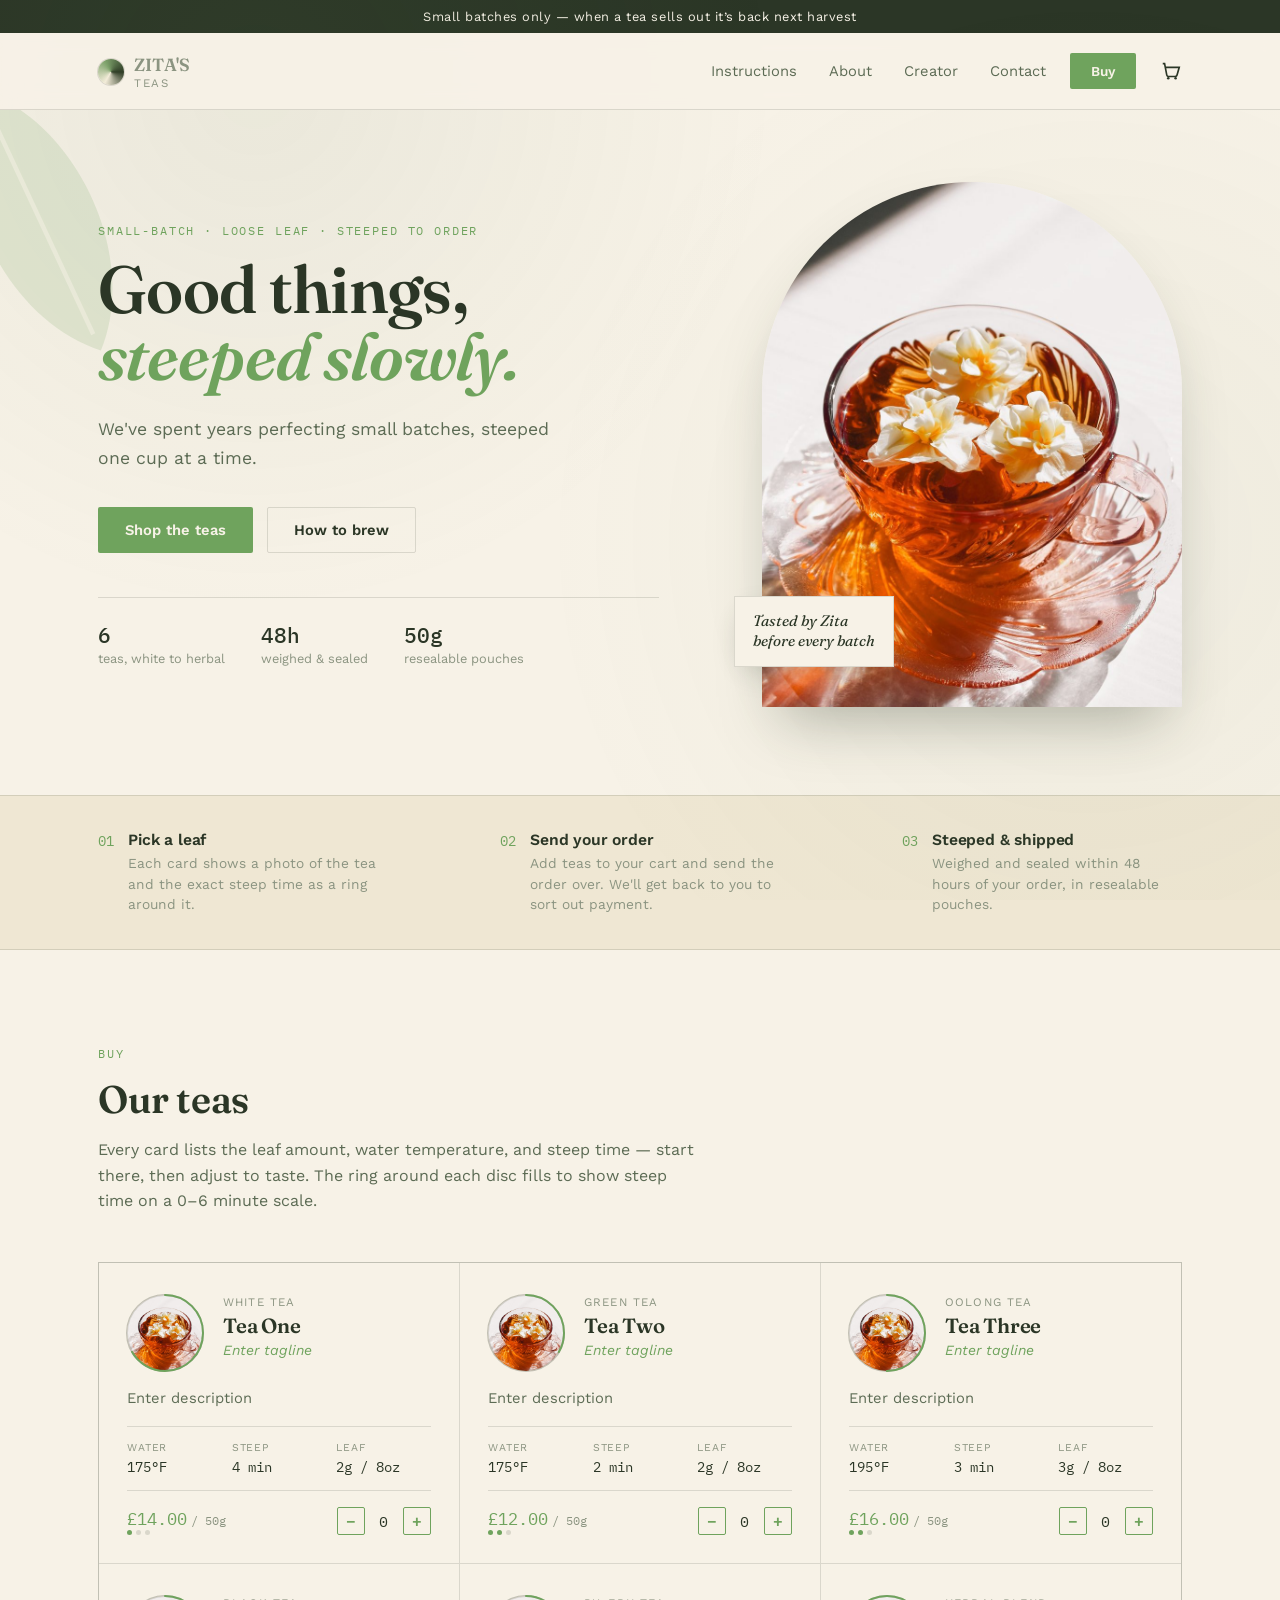
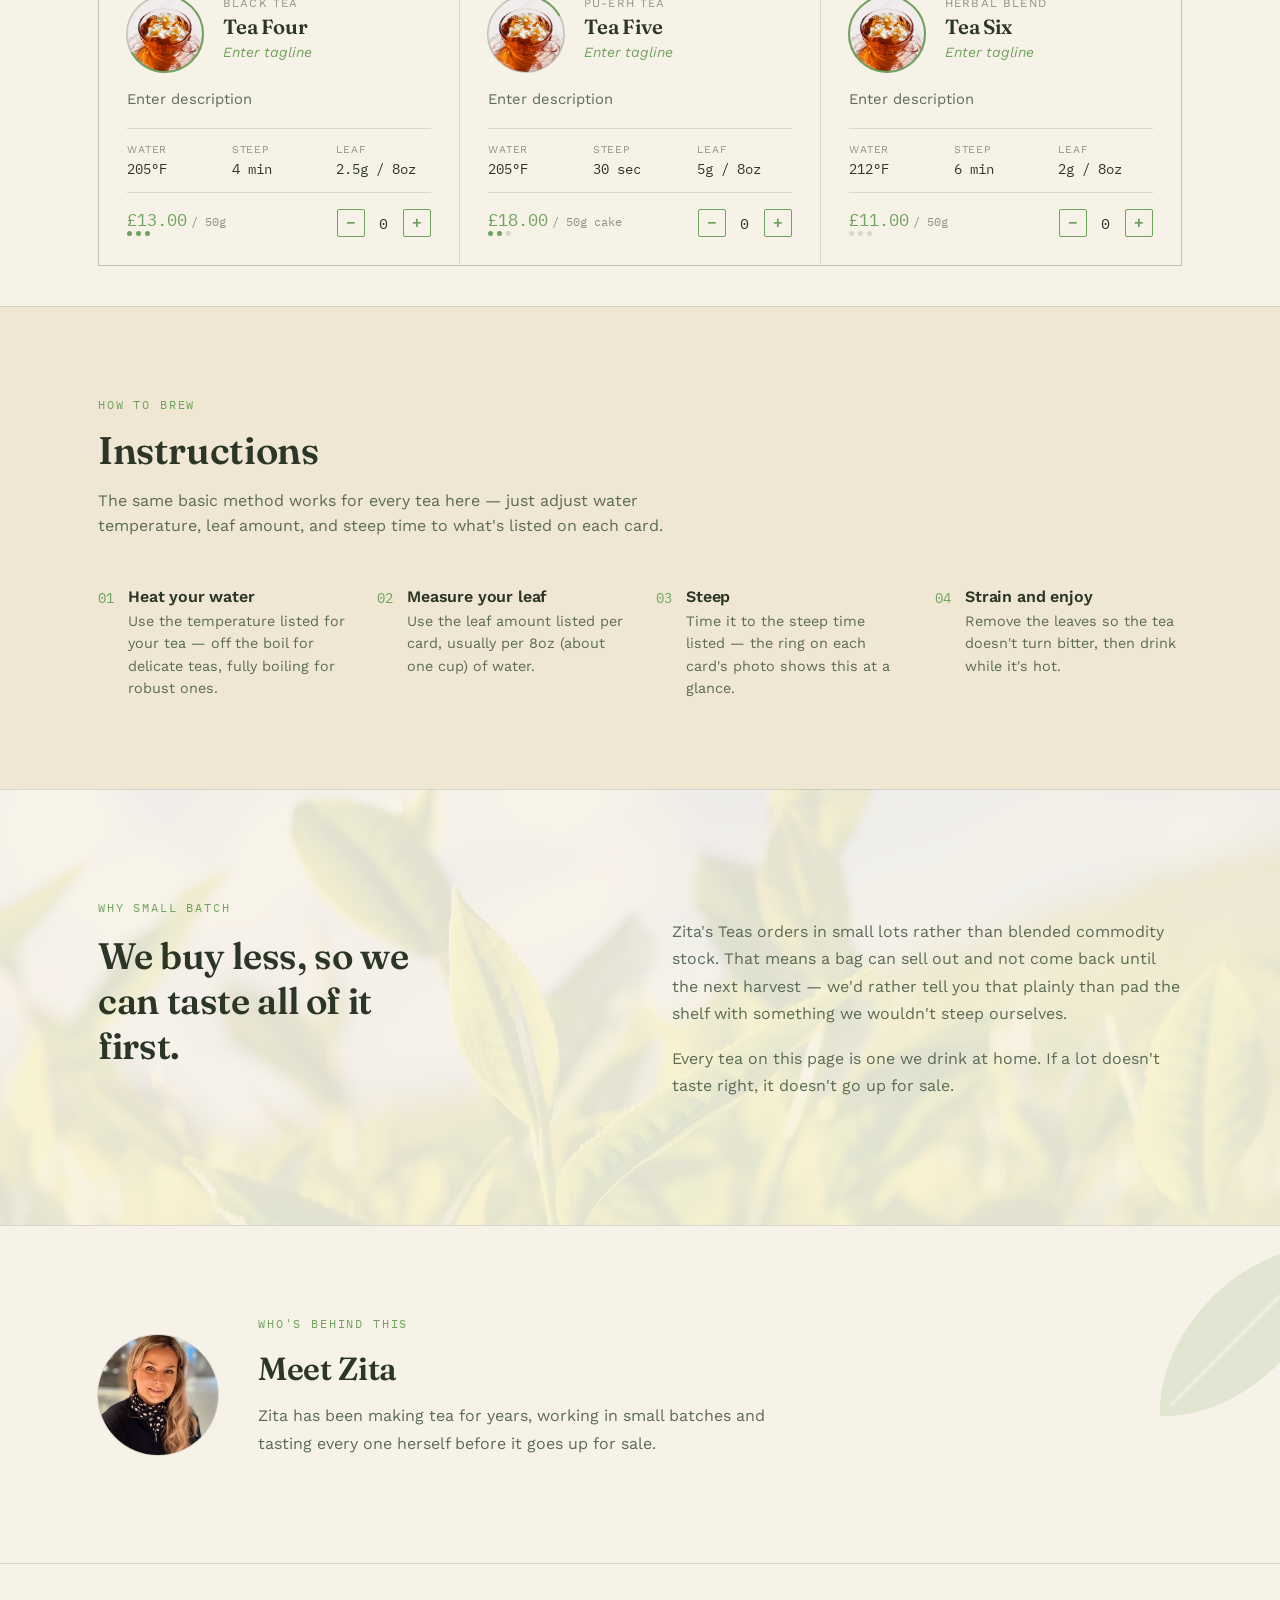
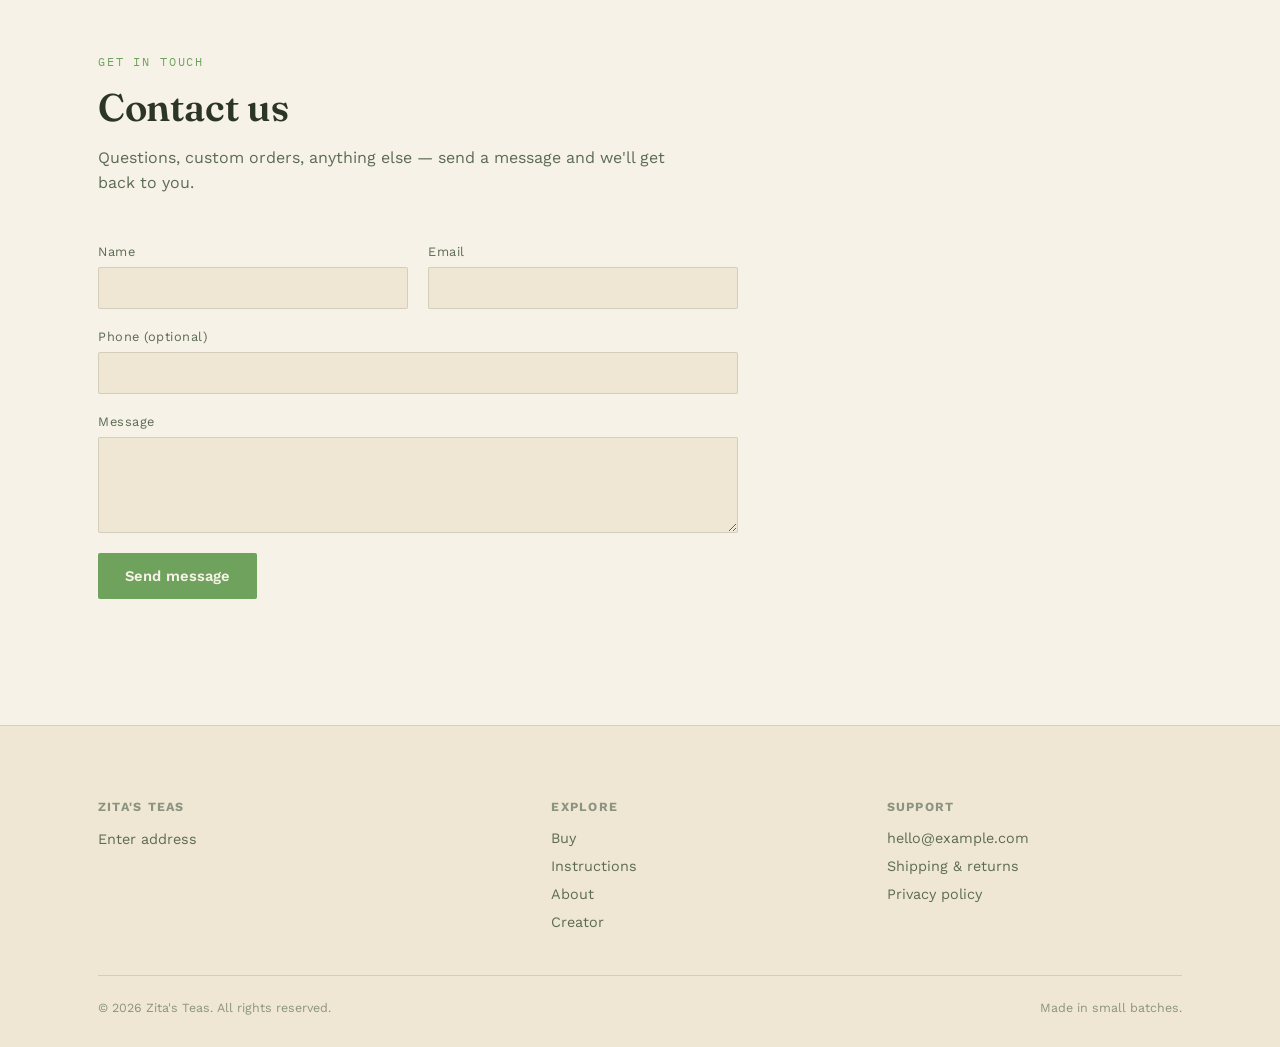
==== index.html @ 447641da "Redo hero as split layout with arch photo + quick facts, add announcement bar, drop Stripe wording s" ====
<!DOCTYPE html>
<html lang="en">
<head>
<meta charset="UTF-8">
<meta name="viewport" content="width=device-width, initial-scale=1.0">
<title>Zita's Teas — Small-batch loose leaf tea</title>
<meta name="description" content="Small-batch loose leaf tea, steeped one cup at a time. White, green, oolong, black, pu-erh, and caffeine-free blends.">
<link rel="icon" type="image/jpeg" href="prod1.jpg">
<link rel="preconnect" href="https://fonts.googleapis.com">
<link rel="preconnect" href="https://fonts.gstatic.com" crossorigin>
<link href="https://fonts.googleapis.com/css2?family=Fraunces:opsz,wght@9..144,400;9..144,500;9..144,600;9..144,700&family=Work+Sans:wght@400;500;600&family=IBM+Plex+Mono:wght@400;500&display=swap" rel="stylesheet">
<link rel="stylesheet" href="style.css">
</head>
<body>

<div class="announce">Small batches only &mdash; when a tea sells out it&rsquo;s back next harvest</div>

<header>
  <nav class="wrap">
    <a href="#top" class="logo">
      <span class="logo-mark"></span>
      <span>
        <b>Zita's</b>
        <span>Teas</span>
      </span>
    </a>
    <div class="nav-links">
      <ul id="nav-menu">
        <li><a href="#instructions">Instructions</a></li>
        <li><a href="#about">About</a></li>
        <li><a href="#creator">Creator</a></li>
        <li><a href="#contact">Contact</a></li>
      </ul>
      <a href="#buy" class="btn btn-primary" style="padding:9px 20px; font-size:0.85rem;">Buy</a>
      <a href="cart.html" class="cart-link" aria-label="Cart">
        <svg width="22" height="22" viewBox="0 0 24 24" fill="none" stroke="currentColor" stroke-width="1.8">
          <path d="M3 4h2l2.4 12.4a2 2 0 0 0 2 1.6h7.2a2 2 0 0 0 2-1.6L21 8H6"/>
          <circle cx="9" cy="20" r="1.4" fill="currentColor" stroke="none"/>
          <circle cx="17" cy="20" r="1.4" fill="currentColor" stroke="none"/>
        </svg>
        <span class="cart-badge" id="cart-count">0</span>
      </a>
      <!-- only shows on small screens, see style.css -->
      <button class="menu-toggle" id="menu-toggle" type="button" aria-label="Open menu" aria-expanded="false" aria-controls="nav-menu">
        <span></span><span></span><span></span>
      </button>
    </div>
  </nav>
</header>

<section class="hero" id="top">
  <svg class="leaf-deco" style="width:180px; top:-40px; left:-50px; transform:rotate(-25deg);" viewBox="0 0 60 100" xmlns="http://www.w3.org/2000/svg">
    <path d="M30 2 C55 25 55 75 30 98 C5 75 5 25 30 2 Z"/>
    <path class="vein" d="M30 8 L30 92"/>
  </svg>
  <div class="wrap hero-grid">
    <div class="hero-text">
      <span class="eyebrow">Small-batch · loose leaf · steeped to order</span>
      <h1>Good things, <em>steeped slowly.</em></h1>
      <p class="lede">We've spent years perfecting small batches, steeped one cup at a time.</p>
      <div class="hero-ctas">
        <a href="#buy" class="btn btn-primary">Shop the teas</a>
        <a href="#instructions" class="btn btn-ghost">How to brew</a>
      </div>
      <ul class="hero-facts">
        <li><b class="mono">6</b><span>teas, white to herbal</span></li>
        <li><b class="mono">48h</b><span>weighed &amp; sealed</span></li>
        <li><b class="mono">50g</b><span>resealable pouches</span></li>
      </ul>
    </div>
    <!-- arch shaped photo frame, the shape is just border-radius on the top -->
    <div class="hero-photo">
      <img src="prod1.jpg" alt="A glass cup of amber tea with white flowers floating on top">
      <span class="hero-badge">Tasted by Zita<br>before every batch</span>
    </div>
  </div>
</section>

<section class="ritual">
  <div class="wrap">
    <div class="ritual-item">
      <span class="num mono">01</span>
      <div><h3>Pick a leaf</h3><p>Each card shows a photo of the tea and the exact steep time as a ring around it.</p></div>
    </div>
    <div class="ritual-item">
      <span class="num mono">02</span>
      <div><h3>Send your order</h3><p>Add teas to your cart and send the order over. We'll get back to you to sort out payment.</p></div>
    </div>
    <div class="ritual-item">
      <span class="num mono">03</span>
      <div><h3>Steeped &amp; shipped</h3><p>Weighed and sealed within 48 hours of your order, in resealable pouches.</p></div>
    </div>
  </div>
</section>

<section class="catalog" id="buy">
  <div class="wrap">
    <div class="section-head">
      <span class="eyebrow mono">Buy</span>
      <h2>Our teas</h2>
      <p>Every card lists the leaf amount, water temperature, and steep time — start there, then adjust to taste. The ring around each disc fills to show steep time on a 0–6 minute scale.</p>
    </div>
    <div class="grid" id="product-grid"></div>
  </div>
</section>

<section class="instructions" id="instructions">
  <div class="wrap">
    <div class="section-head">
      <span class="eyebrow mono">How to brew</span>
      <h2>Instructions</h2>
      <p>The same basic method works for every tea here — just adjust water temperature, leaf amount, and steep time to what's listed on each card.</p>
    </div>
    <ol class="steps">
      <li>
        <span class="num mono">01</span>
        <div><h3>Heat your water</h3><p>Use the temperature listed for your tea — off the boil for delicate teas, fully boiling for robust ones.</p></div>
      </li>
      <li>
        <span class="num mono">02</span>
        <div><h3>Measure your leaf</h3><p>Use the leaf amount listed per card, usually per 8oz (about one cup) of water.</p></div>
      </li>
      <li>
        <span class="num mono">03</span>
        <div><h3>Steep</h3><p>Time it to the steep time listed — the ring on each card's photo shows this at a glance.</p></div>
      </li>
      <li>
        <span class="num mono">04</span>
        <div><h3>Strain and enjoy</h3><p>Remove the leaves so the tea doesn't turn bitter, then drink while it's hot.</p></div>
      </li>
    </ol>
  </div>
</section>

<section class="about" id="about">
  <div class="wrap about-grid">
    <div>
      <span class="eyebrow mono">Why small batch</span>
      <h2>We buy less, so we can taste all of it first.</h2>
    </div>
    <div>
      <p>Zita's Teas orders in small lots rather than blended commodity stock. That means a bag can sell out and not come back until the next harvest — we'd rather tell you that plainly than pad the shelf with something we wouldn't steep ourselves.</p>
      <p>Every tea on this page is one we drink at home. If a lot doesn't taste right, it doesn't go up for sale.</p>
    </div>
  </div>
</section>

<section class="creator" id="creator">
  <svg class="leaf-deco" style="width:150px; top:-20px; right:-40px; transform:rotate(45deg);" viewBox="0 0 60 100" xmlns="http://www.w3.org/2000/svg">
    <path d="M30 2 C55 25 55 75 30 98 C5 75 5 25 30 2 Z"/>
    <path class="vein" d="M30 8 L30 92"/>
  </svg>
  <div class="wrap creator-grid">
    <img src="creator.jpg" alt="Zita" class="creator-avatar">
    <div>
      <span class="eyebrow mono">Who's behind this</span>
      <h2>Meet Zita</h2>
      <p>Zita has been making tea for years, working in small batches and tasting every one herself before it goes up for sale.</p>
    </div>
  </div>
</section>

<section class="contact" id="contact">
  <div class="wrap">
    <div class="section-head">
      <span class="eyebrow mono">Get in touch</span>
      <h2>Contact us</h2>
      <p>Questions, custom orders, anything else — send a message and we'll get back to you.</p>
    </div>
    <form class="contact-form" id="contact-form">
      <div class="form-row">
        <label>Name<input type="text" name="name" required></label>
        <label>Email<input type="email" name="email" required></label>
      </div>
      <label>Phone (optional)<input type="tel" name="phone"></label>
      <label>Message<textarea name="message" rows="4" required></textarea></label>
      <button type="submit" class="btn btn-primary">Send message</button>
      <p class="form-note" id="contact-status"></p>
    </form>
  </div>
</section>

<footer id="footer">
  <div class="wrap">
    <div class="footer-grid">
      <div>
        <h4>Zita's Teas</h4>
        <p>Enter address</p>
      </div>
      <div>
        <h4>Explore</h4>
        <ul>
          <li><a href="#buy">Buy</a></li>
          <li><a href="#instructions">Instructions</a></li>
          <li><a href="#about">About</a></li>
          <li><a href="#creator">Creator</a></li>
        </ul>
      </div>
      <div>
        <h4>Support</h4>
        <ul>
          <li><a href="mailto:hello@example.com">hello@example.com</a></li>
          <li><a href="#">Shipping &amp; returns</a></li>
          <li><a href="#">Privacy policy</a></li>
        </ul>
      </div>
    </div>
    <div class="fine">
      <span>© <span id="year"></span> Zita's Teas. All rights reserved.</span>
      <span>Made in small batches.</span>
    </div>
  </div>
</footer>

<script src="cart.js"></script>
<script>
function getQty(name){
  const item = getCart().find(i => i.name === name);
  return item ? item.qty : 0;
}

function setQty(product, qty){
  const cart = getCart();
  const idx = cart.findIndex(i => i.name === product.name);
  if (qty <= 0){
    if (idx > -1) cart.splice(idx, 1);
  } else if (idx > -1){
    cart[idx].qty = qty;
  } else {
    cart.push({ name: product.name, type: product.type, price: product.price, weight: product.weight, image: product.image, qty });
  }
  saveCart(cart);
}

const PRODUCTS = [
  {
    name: "Tea One",
    type: "White tea",
    image: "prod1.jpg",
    tagline: "Enter tagline",
    desc: "Enter description",
    price: 14, weight: "50g",
    temp: "175°F", time: "4 min", leaf: "2g / 8oz",
    caffeine: 1, steepMinutes: 4,
  },
  {
    name: "Tea Two",
    type: "Green tea",
    image: "prod2.jpg",
    tagline: "Enter tagline",
    desc: "Enter description",
    price: 12, weight: "50g",
    temp: "175°F", time: "2 min", leaf: "2g / 8oz",
    caffeine: 2, steepMinutes: 2,
  },
  {
    name: "Tea Three",
    type: "Oolong tea",
    image: "prod3.jpg",
    tagline: "Enter tagline",
    desc: "Enter description",
    price: 16, weight: "50g",
    temp: "195°F", time: "3 min", leaf: "3g / 8oz",
    caffeine: 2, steepMinutes: 3,
  },
  {
    name: "Tea Four",
    type: "Black tea",
    image: "prod4.jpg",
    tagline: "Enter tagline",
    desc: "Enter description",
    price: 13, weight: "50g",
    temp: "205°F", time: "4 min", leaf: "2.5g / 8oz",
    caffeine: 3, steepMinutes: 4,
  },
  {
    name: "Tea Five",
    type: "Pu-erh tea",
    image: "prod5.jpg",
    tagline: "Enter tagline",
    desc: "Enter description",
    price: 18, weight: "50g cake",
    temp: "205°F", time: "30 sec", leaf: "5g / 8oz",
    caffeine: 2, steepMinutes: 1,
  },
  {
    name: "Tea Six",
    type: "Herbal blend",
    image: "prod6.jpg",
    tagline: "Enter tagline",
    desc: "Enter description",
    price: 11, weight: "50g",
    temp: "212°F", time: "6 min", leaf: "2g / 8oz",
    caffeine: 0, steepMinutes: 6,
  }
];

function discRingSVG(steepMinutes){
  const max = 6;
  const r = 38, c = 2 * Math.PI * r;
  const filled = Math.min(steepMinutes / max, 1) * c;
  return `
    <svg class="disc-ring" viewBox="0 0 90 90">
      <circle cx="45" cy="45" r="${r}"></circle>
      <circle class="progress" cx="45" cy="45" r="${r}"
        stroke-dasharray="${filled} ${c}"
        transform="rotate(-90 45 45)"></circle>
    </svg>`;
}

function caffeineDots(level){
  let dots = "";
  for (let i = 0; i < 3; i++){
    dots += `<span class="dot ${i < level ? 'on' : ''}"></span>`;
  }
  return `<div class="caff">${dots}</div>`;
}

function productCard(p){
  return `
    <article class="card">
      <div class="card-top">
        <div class="disc-wrap">
          <div class="disc"><img src="${p.image}" alt="${p.type}"></div>
          ${discRingSVG(p.steepMinutes)}
        </div>
        <div class="card-title">
          <span class="type">${p.type}</span>
          <h3>${p.name}</h3>
          <div class="tagline">${p.tagline}</div>
        </div>
      </div>
      <p class="desc">${p.desc}</p>
      <div class="steep-data">
        <div><span class="label">Water</span><span class="val">${p.temp}</span></div>
        <div><span class="label">Steep</span><span class="val">${p.time}</span></div>
        <div><span class="label">Leaf</span><span class="val">${p.leaf}</span></div>
      </div>
      <div class="card-foot">
        <div>
          <div class="price">£${p.price.toFixed(2)}<span class="unit">/ ${p.weight}</span></div>
          ${caffeineDots(p.caffeine)}
        </div>
        <div class="qty-control" data-name="${p.name}">
          <button class="qty-btn minus" type="button">−</button>
          <span class="qty-count">${getQty(p.name)}</span>
          <button class="qty-btn plus" type="button">+</button>
        </div>
      </div>
    </article>`;
}

document.getElementById('product-grid').innerHTML = PRODUCTS.map(productCard).join("");

document.querySelectorAll('.qty-control').forEach(control => {
  const name = control.dataset.name;
  const product = PRODUCTS.find(p => p.name === name);
  const countEl = control.querySelector('.qty-count');

  control.querySelector('.plus').addEventListener('click', () => {
    const qty = getQty(name) + 1;
    setQty(product, qty);
    countEl.textContent = qty;
  });

  control.querySelector('.minus').addEventListener('click', () => {
    const qty = Math.max(0, getQty(name) - 1);
    setQty(product, qty);
    countEl.textContent = qty;
  });
});


document.getElementById('contact-form').addEventListener('submit', async (e) => {
  e.preventDefault();
  const form = e.target;
  const status = document.getElementById('contact-status');

  if (WEB3FORMS_KEY.startsWith('REPLACE_ME')){
    const subject = encodeURIComponent(`Message from ${form.name.value}`);
    const body = encodeURIComponent(
      `Name: ${form.name.value}\n` +
      `Email: ${form.email.value}\n` +
      `Phone: ${form.phone.value || "-"}\n\n` +
      `${form.message.value}`
    );
    window.location.href = `mailto:${CONTACT_EMAIL}?subject=${subject}&body=${body}`;
    return;
  }

  status.className = "form-note";
  status.textContent = "Sending...";

  if (await sendForm(new FormData(form))){
    form.reset();
    status.className = "form-note success";
    status.textContent = "Message sent — we'll get back to you soon.";
  } else {
    status.className = "form-note error";
    status.textContent = `Couldn't send that, please email us directly at ${CONTACT_EMAIL}.`;
  }
});
</script>

</body>
</html>
---- style.css ----
/* Zita's Teas - shared styles for index.html + cart.html */

:root{
  --bg:            #F7F2E7;
  --bg-panel:      #EFE7D3;
  --bg-panel-2:    #E4D8BC;
  --line:          rgba(43,54,38,0.14);
  --ink:           #2B3626;
  --ink-dim:       #5C6B54;
  --ink-faint:     #8B9481;
  --accent:        #6FA35D;
  --accent-soft:   rgba(111,163,93,0.14);
}

*{ box-sizing:border-box; }
html{ scroll-behavior:smooth; }
body{
  margin:0;
  background:var(--bg);
  color:var(--ink);
  font-family:'Work Sans', sans-serif;
  -webkit-font-smoothing:antialiased;
}
body::before{
  content:"";
  position:fixed; inset:0;
  pointer-events:none;
  background-image:
    radial-gradient(circle at 20% 10%, rgba(91,122,79,0.08), transparent 40%),
    radial-gradient(circle at 85% 60%, rgba(91,122,79,0.06), transparent 45%);
  z-index:0;
}
h1,h2,h3{ font-family:'Fraunces', serif; font-weight:600; margin:0; letter-spacing:-0.01em; }
a{ color:inherit; }
.mono{ font-family:'IBM Plex Mono', monospace; }
.wrap{ max-width:1140px; margin:0 auto; padding:0 28px; }

@media (prefers-reduced-motion: reduce){
  *{ animation-duration:0.001ms !important; transition-duration:0.001ms !important; }
}

/* ---------- Nav ---------- */
header{
  position:sticky; top:0; z-index:20;
  background:rgba(247,242,231,0.88);
  backdrop-filter:blur(10px);
  border-bottom:1px solid var(--line);
}
nav.wrap{
  display:flex; align-items:center; justify-content:space-between;
  height:76px;
}
.logo{ display:flex; align-items:center; gap:10px; font-size:1.05rem; text-decoration:none; }
.logo-mark{
  width:26px; height:26px; border-radius:50%;
  background:conic-gradient(from 210deg, #F3ECD9, #7FA36C, #2F3D26, #F3ECD9);
  box-shadow:0 0 0 1px var(--line);
}
.logo b{ font-family:'Fraunces', serif; font-weight:600; font-size:1.1rem; letter-spacing:0.01em; }
.logo span{ color:var(--ink-faint); font-size:0.72rem; letter-spacing:0.14em; text-transform:uppercase; display:block; margin-top:1px; }
nav ul{ list-style:none; display:flex; gap:32px; margin:0; padding:0; font-size:0.92rem; }
nav ul a{ text-decoration:none; color:var(--ink-dim); transition:color 0.2s; }
nav ul a:hover{ color:var(--accent); }
.nav-links{ display:flex; align-items:center; gap:24px; }
.cart-link{ position:relative; display:inline-flex; align-items:center; color:var(--ink); text-decoration:none; }
.cart-link:hover{ color:var(--accent); }
.cart-badge{
  position:absolute; top:-8px; right:-10px;
  background:var(--accent); color:var(--bg);
  font-family:'IBM Plex Mono', monospace; font-size:0.62rem; font-weight:600;
  min-width:16px; height:16px; border-radius:50%;
  display:flex; align-items:center; justify-content:center; padding:0 3px;
}

/* hide the badge when cart is empty */
.cart-badge[hidden]{ display:none; }

/* mobile menu - hamburger button + dropdown panel */
.menu-toggle{
  display:none; width:36px; height:36px; padding:8px 6px;
  background:none; border:1px solid var(--line); border-radius:2px; cursor:pointer;
  flex-direction:column; justify-content:space-between;
}
.menu-toggle span{ display:block; height:2px; background:var(--ink); transition:transform 0.2s, opacity 0.2s; }
.menu-toggle[aria-expanded="true"] span:nth-child(1){ transform:translateY(8px) rotate(45deg); }
.menu-toggle[aria-expanded="true"] span:nth-child(2){ opacity:0; }
.menu-toggle[aria-expanded="true"] span:nth-child(3){ transform:translateY(-8px) rotate(-45deg); }

@media (max-width:720px){
  .menu-toggle{ display:flex; }
  .nav-links{ gap:18px; }
  .nav-links ul{
    display:none;
    position:absolute; top:100%; left:0; right:0;
    flex-direction:column; gap:0;
    background:var(--bg); border-bottom:1px solid var(--line);
    box-shadow:0 12px 24px rgba(43,54,38,0.08);
  }
  .nav-links ul.open{ display:flex; }
  .nav-links ul a{ display:block; padding:16px 28px; border-top:1px solid var(--line); font-size:1rem; }
}

/* ---------- Leaf decorations ---------- */
.leaf-deco{ position:absolute; z-index:0; opacity:0.16; pointer-events:none; }
.leaf-deco path{ fill:var(--accent); }
.leaf-deco .vein{ fill:none; stroke:var(--bg); stroke-width:1.5; opacity:0.6; }

/* ---------- Announcement bar ---------- */
.announce{
  background:var(--ink); color:var(--bg);
  text-align:center; font-size:0.8rem; letter-spacing:0.04em;
  padding:9px 16px;
}

/* ---------- Hero ---------- */
.hero{ position:relative; padding:72px 0 88px; overflow:hidden; }
.hero-grid{
  position:relative; z-index:1;
  display:grid; grid-template-columns:1.1fr 0.9fr; gap:64px; align-items:center;
}
@media (max-width:860px){
  .hero-grid{ grid-template-columns:1fr; gap:48px; text-align:center; }
  .hero-text{ display:flex; flex-direction:column; align-items:center; }
}
.eyebrow{
  font-family:'IBM Plex Mono', monospace; font-size:0.72rem; letter-spacing:0.16em;
  text-transform:uppercase; color:var(--accent); margin-bottom:18px; display:block;
}
.hero h1{
  font-size:clamp(2.6rem, 5.2vw, 4.6rem);
  line-height:1.02;
  max-width:11ch;
}
.hero h1 em{ font-style:italic; color:var(--accent); }
.hero p.lede{
  margin-top:24px; color:var(--ink-dim); font-size:1.1rem; line-height:1.65; max-width:42ch;
}
.hero-facts{
  list-style:none; margin:44px 0 0; padding:24px 0 0;
  display:flex; gap:36px; flex-wrap:wrap;
  border-top:1px solid var(--line);
}
.hero-facts li{ display:flex; flex-direction:column; gap:2px; }
.hero-facts b{ font-size:1.3rem; color:var(--ink); font-weight:500; }
.hero-facts span{ font-size:0.8rem; color:var(--ink-faint); }

.hero-photo{ position:relative; justify-self:end; width:100%; max-width:420px; }
@media (max-width:860px){ .hero-photo{ justify-self:center; max-width:340px; } }
.hero-photo img{
  display:block; width:100%; aspect-ratio:4/5; object-fit:cover;
  border-radius:999px 999px 4px 4px; /* arch */
  box-shadow:0 30px 60px -20px rgba(43,54,38,0.35);
}
.hero-badge{
  position:absolute; left:-28px; bottom:40px;
  background:var(--bg); border:1px solid var(--line);
  padding:14px 18px; font-family:'Fraunces', serif; font-style:italic;
  font-size:0.95rem; line-height:1.35; text-align:left;
  box-shadow:0 10px 30px -10px rgba(43,54,38,0.25);
}
@media (max-width:860px){ .hero-badge{ left:-12px; } }
.hero-ctas{ margin-top:34px; display:flex; gap:14px; flex-wrap:wrap; }
@media (max-width:860px){ .hero-ctas, .hero-facts{ justify-content:center; } }
.btn{
  font-family:'Work Sans', sans-serif; font-weight:600; font-size:0.92rem;
  padding:13px 26px; border-radius:2px; border:1px solid transparent;
  cursor:pointer; text-decoration:none; display:inline-flex; align-items:center; gap:8px;
  transition:transform 0.15s ease, background 0.2s, border-color 0.2s;
}
.btn:hover{ transform:translateY(-1px); }
.btn-primary{ background:var(--accent); color:var(--bg); }
.btn-primary:hover{ background:#5A8A4A; }
.btn-ghost{ border-color:var(--line); color:var(--ink); }
.btn-ghost:hover{ border-color:var(--accent); color:var(--accent); }

/* ---------- Ritual strip ---------- */
.ritual{ border-top:1px solid var(--line); border-bottom:1px solid var(--line); background:var(--bg-panel); }
.ritual .wrap{
  padding:34px 28px; display:flex; gap:48px; flex-wrap:wrap; justify-content:space-between;
}
.ritual-item{ display:flex; gap:14px; max-width:280px; }
.ritual-item .num{ font-family:'IBM Plex Mono', monospace; color:var(--accent); font-size:0.85rem; padding-top:2px; }
.ritual-item h3{ font-size:0.98rem; font-weight:600; font-family:'Work Sans', sans-serif; margin-bottom:4px; }
.ritual-item p{ margin:0; color:var(--ink-faint); font-size:0.86rem; line-height:1.5; }

/* ---------- Catalog ---------- */
.catalog{ padding:96px 0 40px; }
.section-head{ margin-bottom:48px; max-width:60ch; }
.section-head .eyebrow{ margin-bottom:14px; }
.section-head h2{ font-size:clamp(1.8rem,3vw,2.4rem); }
.section-head p{ color:var(--ink-dim); margin-top:14px; line-height:1.6; }

.grid{
  display:grid; grid-template-columns:repeat(auto-fill, minmax(300px,1fr)); gap:1px;
  background:var(--line); border:1px solid var(--line);
}
.card{
  background:var(--bg); padding:32px 28px 28px; display:flex; flex-direction:column; gap:16px;
  transition:background 0.25s;
}
.card:hover{ background:var(--bg-panel); }

.card-top{ display:flex; gap:20px; align-items:flex-start; }

/* tea photo */
.disc-wrap{ position:relative; flex:none; width:76px; height:76px; }
.disc{
  width:76px; height:76px; border-radius:50%; overflow:hidden;
  background:var(--bg-panel-2);
  box-shadow:0 0 0 1px var(--line);
  position:relative;
}
.disc img{ width:100%; height:100%; object-fit:cover; display:block; }
.disc-ring{ position:absolute; inset:-7px; }
.disc-ring circle{ fill:none; stroke:var(--line); stroke-width:2; }
.disc-ring circle.progress{ stroke:var(--accent); stroke-linecap:round; transition:stroke-dasharray 0.4s; }

.card-title{ flex:1; }
.card-title .type{ display:block; font-size:0.72rem; letter-spacing:0.1em; text-transform:uppercase; color:var(--ink-faint); margin-bottom:5px; }
.card-title h3{ font-size:1.28rem; line-height:1.2; }
.card-title .tagline{ font-style:italic; color:var(--accent); font-size:0.88rem; margin-top:4px; }

.desc{ color:var(--ink-dim); font-size:0.92rem; line-height:1.6; margin:0; }

.steep-data{
  display:grid; grid-template-columns:repeat(3,1fr); gap:10px;
  border-top:1px solid var(--line); border-bottom:1px solid var(--line);
  padding:14px 0;
}
.steep-data div{ text-align:left; }
.steep-data .label{ display:block; font-size:0.66rem; letter-spacing:0.08em; text-transform:uppercase; color:var(--ink-faint); margin-bottom:3px; }
.steep-data .val{ font-family:'IBM Plex Mono', monospace; font-size:0.86rem; color:var(--ink); }

.card-foot{ display:flex; align-items:center; justify-content:space-between; margin-top:auto; }
.price{ font-family:'IBM Plex Mono', monospace; font-size:1.05rem; color:var(--accent); }
.price .unit{ color:var(--ink-faint); font-size:0.72rem; margin-left:4px; }

.caff{ display:flex; gap:4px; align-items:center; }
.caff .dot{ width:5px; height:5px; border-radius:50%; background:var(--line); }
.caff .dot.on{ background:var(--accent); }

.qty-control{ display:flex; align-items:center; gap:10px; }
.qty-btn{
  width:28px; height:28px; border-radius:2px; border:1px solid var(--accent);
  background:transparent; color:var(--accent); font-size:1rem; font-family:'Work Sans',sans-serif; font-weight:600;
  cursor:pointer; display:flex; align-items:center; justify-content:center;
  transition:background 0.2s, color 0.2s;
}
.qty-btn:hover{ background:var(--accent); color:var(--bg); }
.qty-count{ font-family:'IBM Plex Mono', monospace; font-size:0.95rem; min-width:1.2em; text-align:center; }

/* ---------- Instructions ---------- */
.instructions{ padding:90px 0; border-top:1px solid var(--line); background:var(--bg-panel); }
.steps{
  list-style:none; margin:0; padding:0;
  display:grid; grid-template-columns:repeat(auto-fit, minmax(220px,1fr)); gap:32px;
}
.steps li{ display:flex; gap:14px; }
.steps .num{ font-family:'IBM Plex Mono', monospace; color:var(--accent); font-size:0.85rem; padding-top:2px; }
.steps h3{ font-size:1rem; font-weight:600; font-family:'Work Sans', sans-serif; margin-bottom:4px; }
.steps p{ margin:0; color:var(--ink-dim); font-size:0.9rem; line-height:1.55; }

/* ---------- About ---------- */
.about{
  padding:110px 0; border-top:1px solid var(--line);
  background-image: linear-gradient(rgba(247,242,231,0.90), rgba(247,242,231,0.90)), url('tea-bg.jpg');
  background-size:cover; background-position:center;
}
.about-grid{ display:grid; grid-template-columns:1fr 1fr; gap:64px; }
@media (max-width:800px){ .about-grid{ grid-template-columns:1fr; gap:36px; } }
.about h2{ font-size:clamp(1.8rem,3vw,2.3rem); max-width:14ch; }
.about p{ color:var(--ink-dim); line-height:1.7; margin-top:18px; }

/* ---------- Creator ---------- */
.creator{ padding:90px 0; border-top:1px solid var(--line); position:relative; overflow:hidden; }
.creator-grid{ position:relative; z-index:1; display:flex; gap:40px; align-items:center; flex-wrap:wrap; }
.creator-avatar{
  width:120px; height:120px; border-radius:50%; flex:none;
  object-fit:cover; background:var(--bg-panel-2);
  box-shadow:0 0 0 1px var(--line);
}
.creator-grid h2{ font-size:clamp(1.6rem,2.6vw,2rem); margin-top:8px; }
.creator-grid p{ color:var(--ink-dim); line-height:1.7; margin-top:14px; max-width:56ch; }

/* ---------- Contact form ---------- */
.contact{ padding:90px 0; border-top:1px solid var(--line); }
.contact-form{ max-width:640px; display:flex; flex-direction:column; gap:20px; }
.form-row{ display:grid; grid-template-columns:1fr 1fr; gap:20px; }
@media (max-width:600px){ .form-row{ grid-template-columns:1fr; } }
.contact-form label{
  display:flex; flex-direction:column; gap:8px;
  font-size:0.8rem; letter-spacing:0.04em; color:var(--ink-dim);
}
.contact-form input, .contact-form textarea{
  font-family:'Work Sans', sans-serif; font-size:0.95rem; color:var(--ink);
  background:var(--bg-panel); border:1px solid var(--line); border-radius:2px;
  padding:11px 14px;
}
.contact-form input:focus, .contact-form textarea:focus{
  outline:none; border-color:var(--accent);
}
.contact-form textarea{ resize:vertical; }
.contact-form button{ align-self:flex-start; }
.form-note{ color:var(--ink-faint); font-size:0.85rem; margin:0; min-height:1.2em; }
.form-note.success{ color:var(--accent); font-weight:600; }
.form-note.error{ color:#D97A6C; font-weight:600; }

/* ---------- Footer ---------- */
footer{ border-top:1px solid var(--line); background:var(--bg-panel); padding:56px 0 32px; }
.footer-grid{ display:grid; grid-template-columns:1.4fr 1fr 1fr; gap:40px; }
@media (max-width:720px){ .footer-grid{ grid-template-columns:1fr; gap:30px; } }
footer h4{ font-family:'Work Sans',sans-serif; font-size:0.78rem; letter-spacing:0.1em; text-transform:uppercase; color:var(--ink-faint); margin-bottom:14px; }
footer p{ color:var(--ink-dim); font-size:0.9rem; line-height:1.6; margin:0; }
footer ul{ list-style:none; margin:0; padding:0; display:flex; flex-direction:column; gap:9px; }
footer ul a{ text-decoration:none; color:var(--ink-dim); font-size:0.9rem; }
footer ul a:hover{ color:var(--accent); }
.fine{ margin-top:44px; padding-top:24px; border-top:1px solid var(--line); display:flex; justify-content:space-between; flex-wrap:wrap; gap:10px; color:var(--ink-faint); font-size:0.78rem; }

/* ---------- Cart page ---------- */
.cart-page{ padding:64px 0 100px; }
.cart-page .eyebrow{
  font-family:'IBM Plex Mono', monospace; font-size:0.72rem; letter-spacing:0.16em;
  text-transform:uppercase; color:var(--accent); margin-bottom:10px; display:block;
}
.cart-page h1{ font-size:clamp(1.8rem,3vw,2.4rem); margin-bottom:40px; }

.cart-empty{ color:var(--ink-dim); padding:40px 0; }
.cart-empty a{ color:var(--accent); font-weight:600; text-decoration:underline; }

.cart-layout{ display:grid; grid-template-columns:1.3fr 1fr; gap:48px; align-items:start; }
@media (max-width:860px){ .cart-layout{ grid-template-columns:1fr; } }

.cart-list{ display:flex; flex-direction:column; gap:1px; background:var(--line); border:1px solid var(--line); }
.cart-item{ background:var(--bg); padding:20px; display:flex; gap:16px; align-items:center; }
.cart-item img{ width:64px; height:64px; border-radius:50%; object-fit:cover; background:var(--bg-panel-2); box-shadow:0 0 0 1px var(--line); flex:none; }
.cart-item-info{ flex:1; min-width:0; }
.cart-item-info .type{ display:block; font-size:0.7rem; letter-spacing:0.08em; text-transform:uppercase; color:var(--ink-faint); }
.cart-item-info h3{ font-size:1.05rem; margin-top:2px; }
.cart-item-price{ color:var(--ink-dim); font-family:'IBM Plex Mono', monospace; font-size:0.85rem; margin-top:4px; }

.qty-control{ display:flex; align-items:center; gap:10px; flex:none; }
.qty-btn{
  width:28px; height:28px; border-radius:2px; border:1px solid var(--accent);
  background:transparent; color:var(--accent); font-size:1rem; font-family:'Work Sans',sans-serif; font-weight:600;
  cursor:pointer; display:flex; align-items:center; justify-content:center;
  transition:background 0.2s, color 0.2s;
}
.qty-btn:hover{ background:var(--accent); color:var(--bg); }
.qty-count{ font-family:'IBM Plex Mono', monospace; font-size:0.95rem; min-width:1.2em; text-align:center; }

.line-total{ font-family:'IBM Plex Mono', monospace; font-weight:600; min-width:64px; text-align:right; flex:none; }
.remove-btn{
  background:none; border:none; color:var(--ink-faint); cursor:pointer; font-size:1.1rem;
  padding:4px; line-height:1; flex:none;
}
.remove-btn:hover{ color:var(--accent); }

.summary{ background:var(--bg-panel); border:1px solid var(--line); padding:28px; }
.summary h2{ font-size:1.1rem; margin-bottom:20px; }
.summary-row{ display:flex; justify-content:space-between; font-size:0.92rem; color:var(--ink-dim); margin-bottom:10px; }
.summary-row.total{ color:var(--ink); font-weight:600; font-size:1.05rem; border-top:1px solid var(--line); padding-top:14px; margin-top:14px; }

/* Checkout form */
.checkout{ margin-top:56px; padding-top:56px; border-top:1px solid var(--line); }
.checkout h2{ font-size:1.4rem; margin-bottom:8px; }
.checkout > p{ color:var(--ink-dim); margin-bottom:28px; }
.checkout-form{ max-width:640px; display:flex; flex-direction:column; gap:20px; }
.checkout-form label{
  display:flex; flex-direction:column; gap:8px;
  font-size:0.8rem; letter-spacing:0.04em; color:var(--ink-dim);
}
.checkout-form input{
  font-family:'Work Sans', sans-serif; font-size:0.95rem; color:var(--ink);
  background:var(--bg-panel); border:1px solid var(--line); border-radius:2px;
  padding:11px 14px;
}
.checkout-form input:focus{ outline:none; border-color:var(--accent); }
.payment-note{
  background:var(--accent-soft); border:1px solid var(--line); border-radius:2px;
  padding:14px 16px; font-size:0.86rem; color:var(--ink-dim); line-height:1.5;
}
.checkout-form button{ align-self:flex-start; }
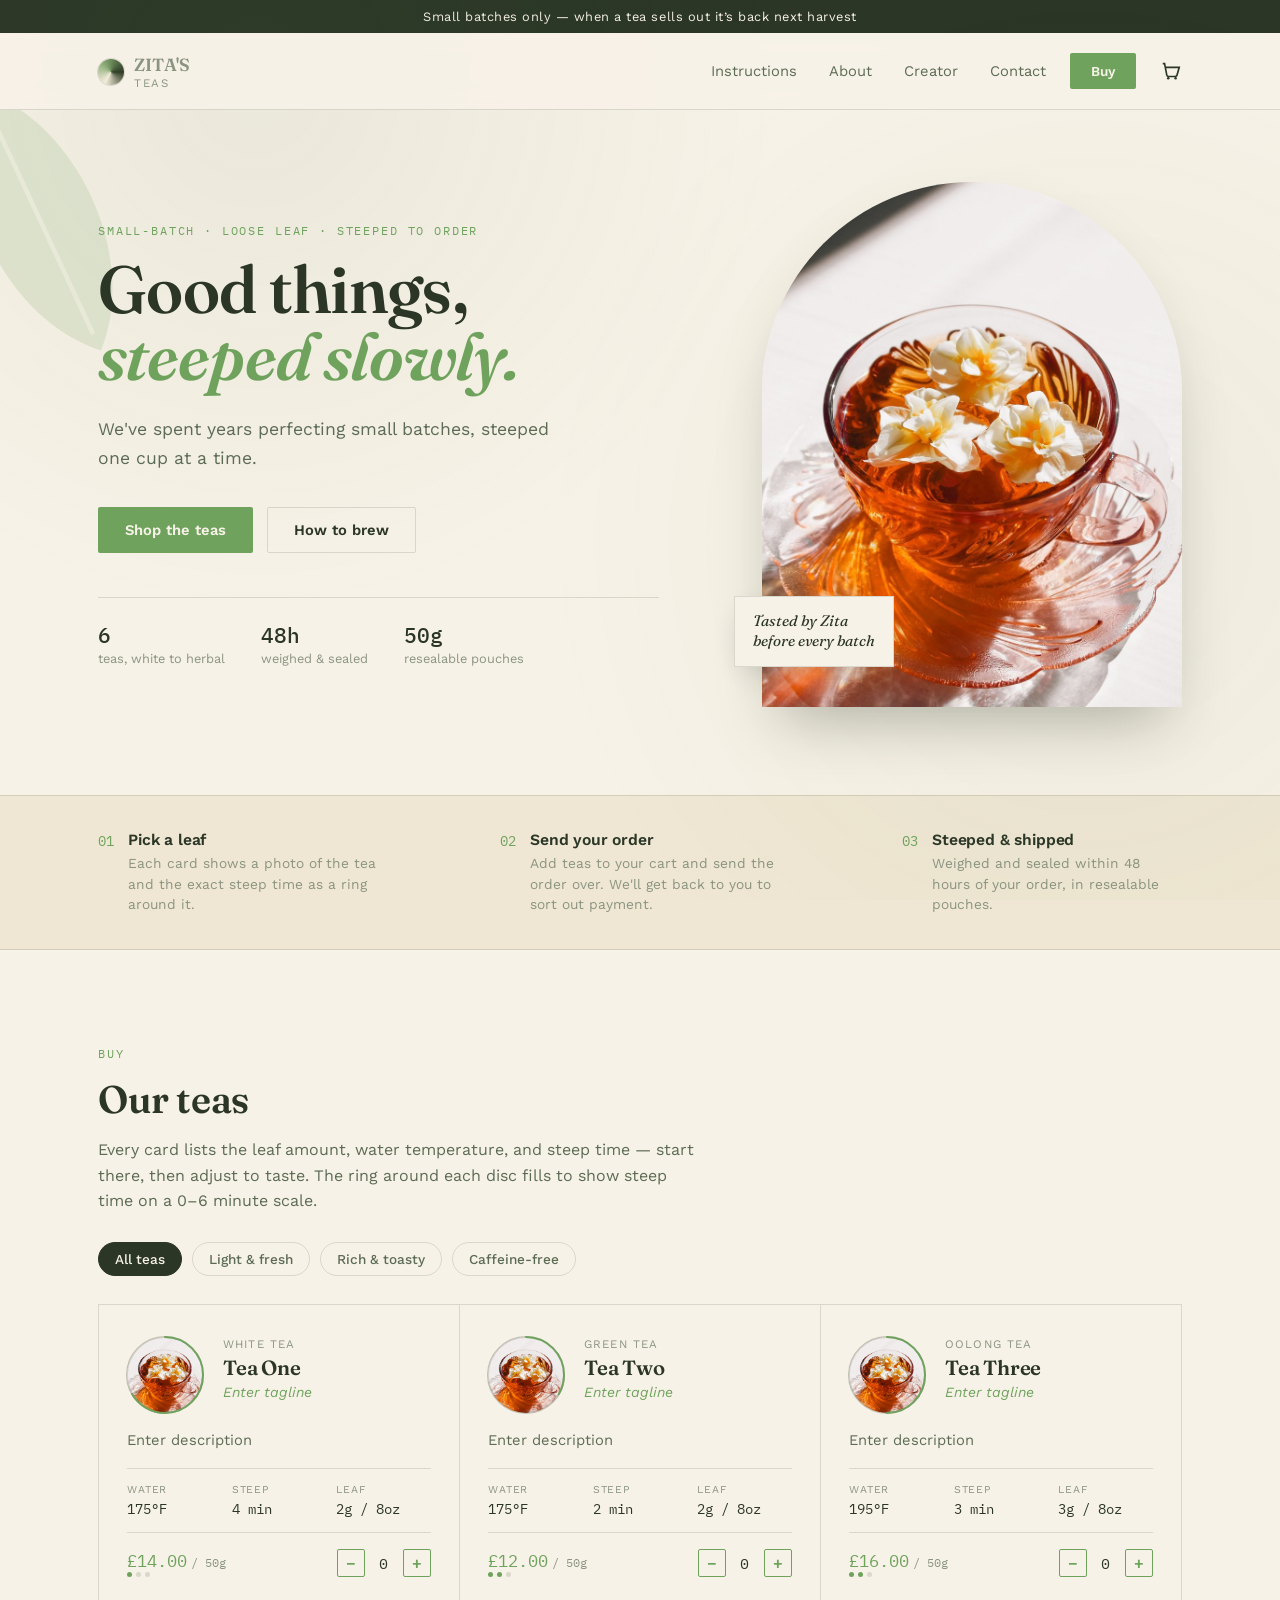
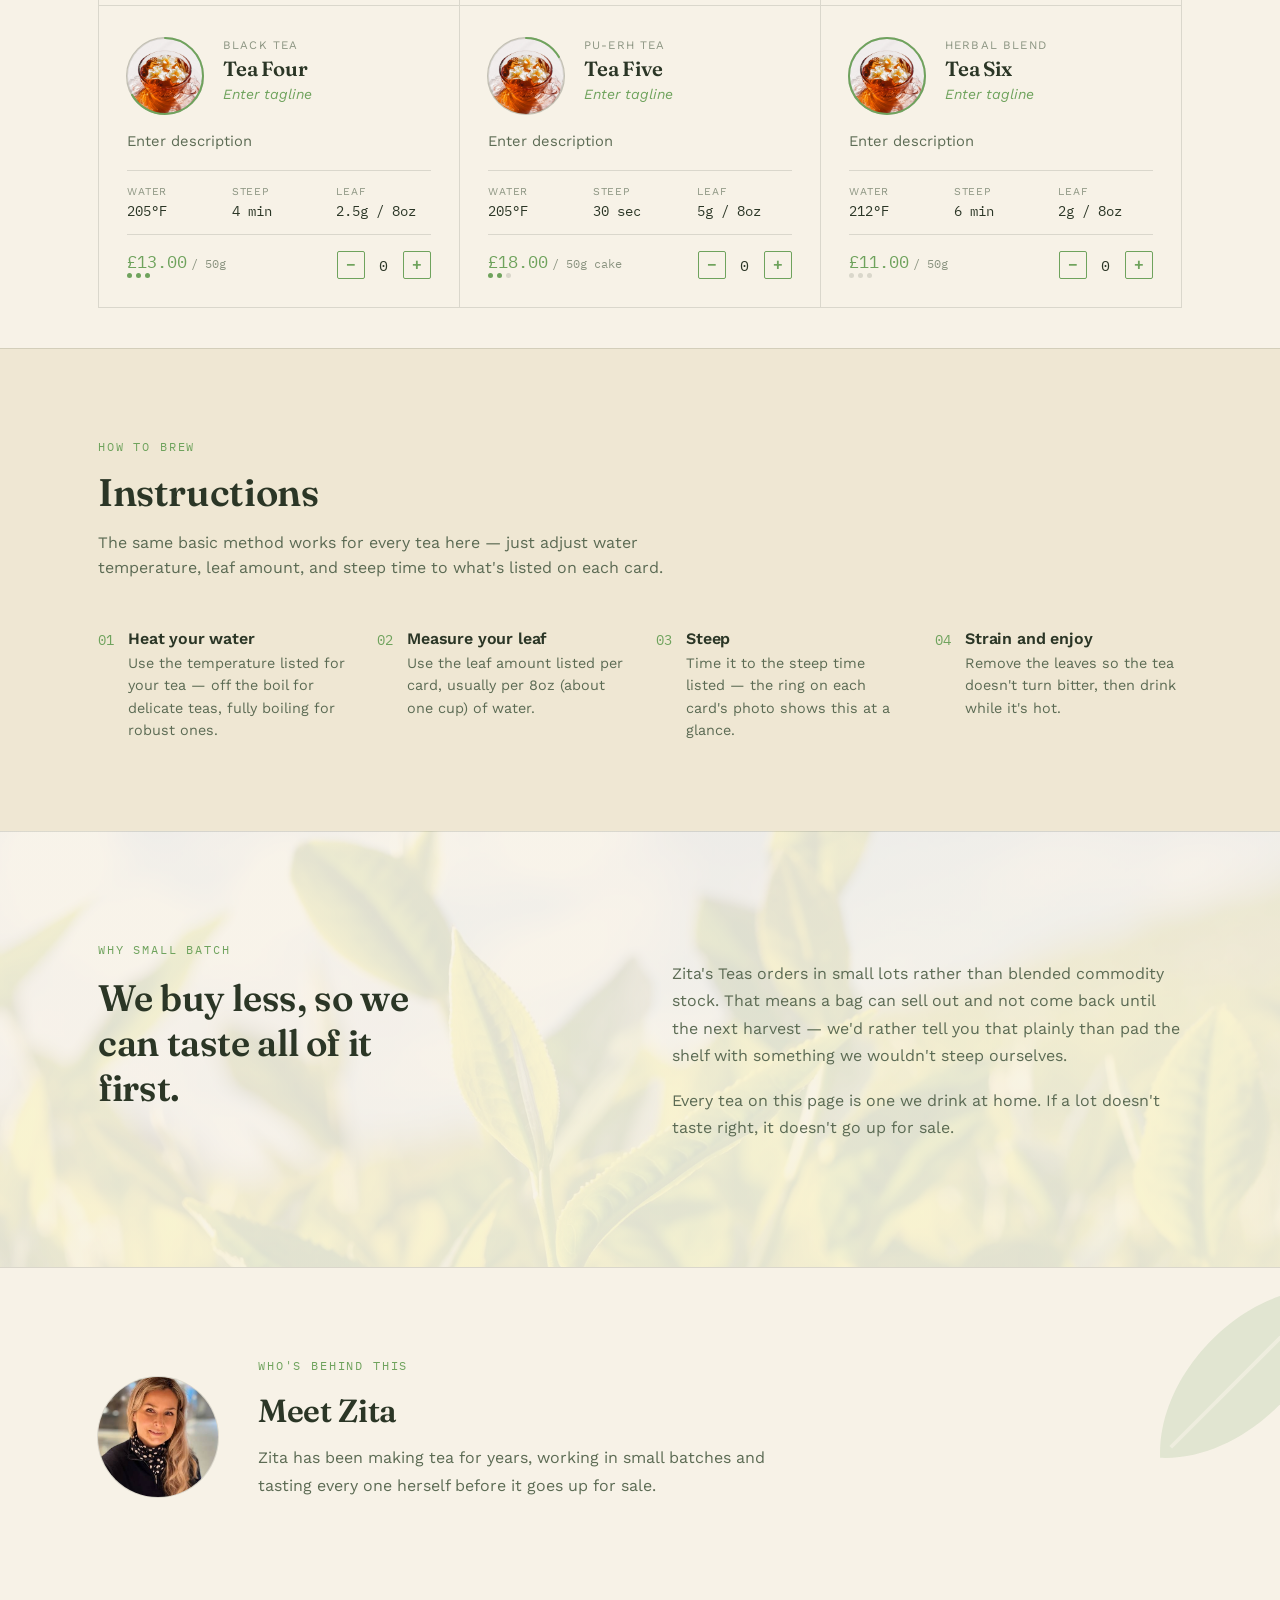
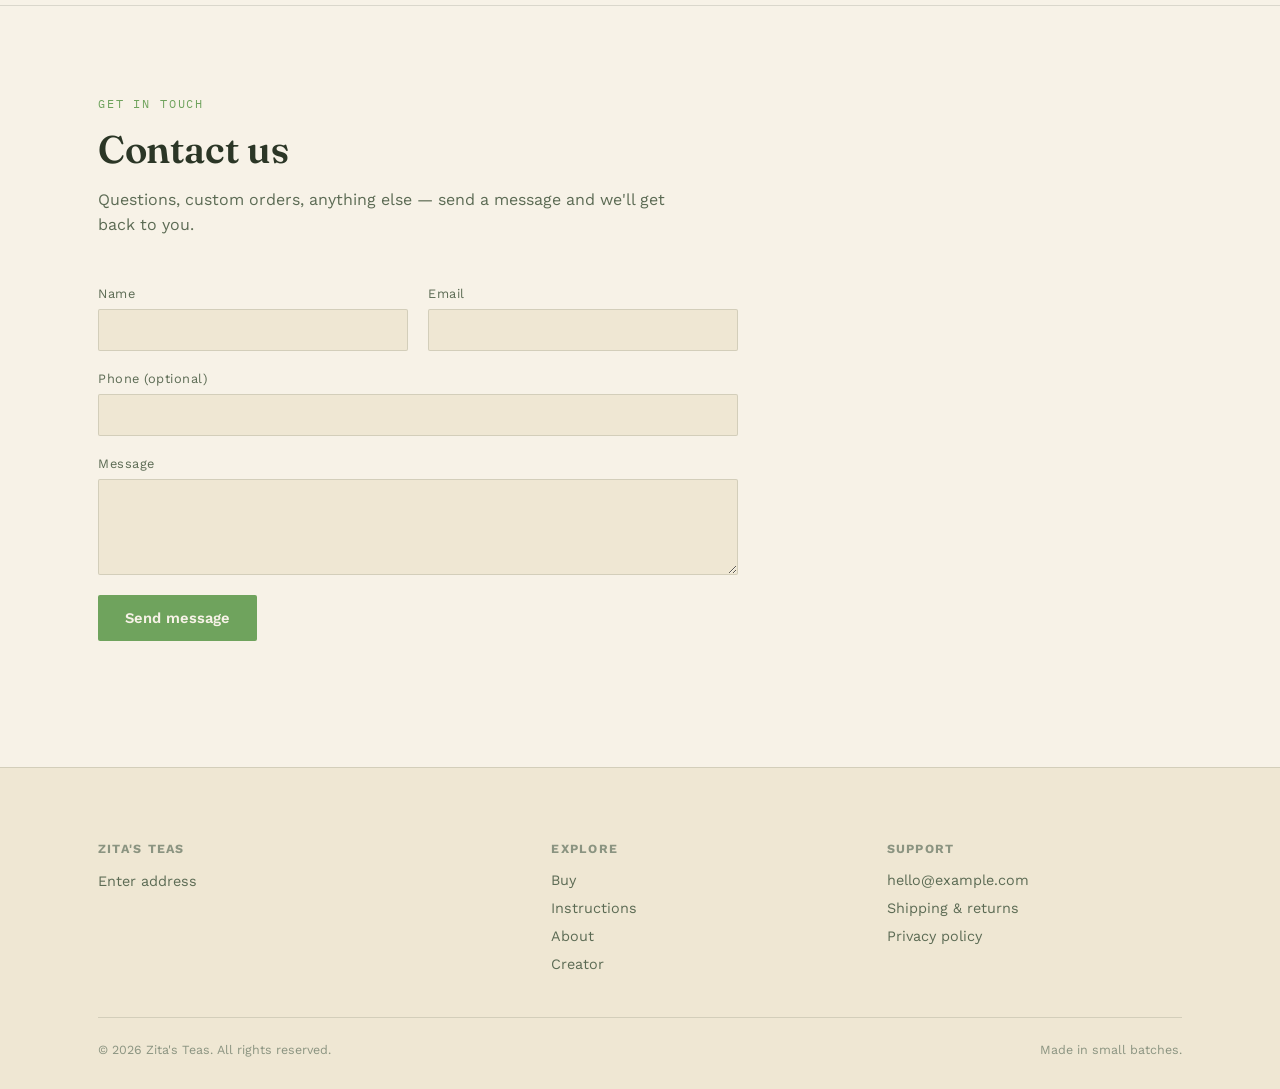
==== commit 19a1ab8b: "Add tea filters, added-to-cart popup, aria labels on qty buttons" ====
--- a/index.html
+++ b/index.html
@@ -100,6 +100,12 @@
       <h2>Our teas</h2>
       <p>Every card lists the leaf amount, water temperature, and steep time — start there, then adjust to taste. The ring around each disc fills to show steep time on a 0–6 minute scale.</p>
     </div>
+    <div class="filters" id="filters" role="group" aria-label="Filter teas">
+      <button type="button" class="chip active" data-filter="all">All teas</button>
+      <button type="button" class="chip" data-filter="light">Light &amp; fresh</button>
+      <button type="button" class="chip" data-filter="rich">Rich &amp; toasty</button>
+      <button type="button" class="chip" data-filter="nocaff">Caffeine-free</button>
+    </div>
     <div class="grid" id="product-grid"></div>
   </div>
 </section>
@@ -212,6 +218,8 @@
   </div>
 </footer>
 
+<div class="toast" id="toast" role="status"><span></span><a href="cart.html">View cart</a></div>
+
 <script src="cart.js"></script>
 <script>
 function getQty(name){
@@ -235,6 +243,7 @@
 const PRODUCTS = [
   {
     name: "Tea One",
+    group: "light",
     type: "White tea",
     image: "prod1.jpg",
     tagline: "Enter tagline",
@@ -245,6 +254,7 @@
   },
   {
     name: "Tea Two",
+    group: "light",
     type: "Green tea",
     image: "prod2.jpg",
     tagline: "Enter tagline",
@@ -255,6 +265,7 @@
   },
   {
     name: "Tea Three",
+    group: "rich",
     type: "Oolong tea",
     image: "prod3.jpg",
     tagline: "Enter tagline",
@@ -265,6 +276,7 @@
   },
   {
     name: "Tea Four",
+    group: "rich",
     type: "Black tea",
     image: "prod4.jpg",
     tagline: "Enter tagline",
@@ -275,6 +287,7 @@
   },
   {
     name: "Tea Five",
+    group: "rich",
     type: "Pu-erh tea",
     image: "prod5.jpg",
     tagline: "Enter tagline",
@@ -285,6 +298,7 @@
   },
   {
     name: "Tea Six",
+    group: "nocaff",
     type: "Herbal blend",
     image: "prod6.jpg",
     tagline: "Enter tagline",
@@ -318,10 +332,10 @@
 
 function productCard(p){
   return `
-    <article class="card">
+    <article class="card" data-group="${p.group}" data-caff="${p.caffeine}">
       <div class="card-top">
         <div class="disc-wrap">
-          <div class="disc"><img src="${p.image}" alt="${p.type}"></div>
+          <div class="disc"><img src="${p.image}" alt="${p.type}" loading="lazy"></div>
           ${discRingSVG(p.steepMinutes)}
         </div>
         <div class="card-title">
@@ -342,9 +356,9 @@
           ${caffeineDots(p.caffeine)}
         </div>
         <div class="qty-control" data-name="${p.name}">
-          <button class="qty-btn minus" type="button">−</button>
-          <span class="qty-count">${getQty(p.name)}</span>
-          <button class="qty-btn plus" type="button">+</button>
+          <button class="qty-btn minus" type="button" aria-label="Remove one ${p.name}">−</button>
+          <span class="qty-count" aria-live="polite">${getQty(p.name)}</span>
+          <button class="qty-btn plus" type="button" aria-label="Add one ${p.name}">+</button>
         </div>
       </div>
     </article>`;
@@ -361,6 +375,7 @@
     const qty = getQty(name) + 1;
     setQty(product, qty);
     countEl.textContent = qty;
+    showToast(`${name} added to cart`);
   });
 
   control.querySelector('.minus').addEventListener('click', () => {
@@ -370,6 +385,29 @@
   });
 });
 
+
+// ---- filters ----
+document.querySelectorAll('#filters .chip').forEach(chip => {
+  chip.addEventListener('click', () => {
+    document.querySelectorAll('#filters .chip').forEach(c => c.classList.remove('active'));
+    chip.classList.add('active');
+    const f = chip.dataset.filter;
+    document.querySelectorAll('#product-grid .card').forEach(card => {
+      card.hidden = !(f === 'all' || card.dataset.group === f);
+    });
+  });
+});
+
+// ---- toast ----
+// small popup bottom of screen when something gets added, with a link to the cart
+let toastTimer;
+function showToast(msg){
+  const t = document.getElementById('toast');
+  t.querySelector('span').textContent = msg;
+  t.classList.add('show');
+  clearTimeout(toastTimer);
+  toastTimer = setTimeout(() => t.classList.remove('show'), 2600);
+}
 
 document.getElementById('contact-form').addEventListener('submit', async (e) => {
   e.preventDefault();
--- a/style.css
+++ b/style.css
@@ -190,15 +190,28 @@
 .section-head h2{ font-size:clamp(1.8rem,3vw,2.4rem); }
 .section-head p{ color:var(--ink-dim); margin-top:14px; line-height:1.6; }
 
+/* filter chips */
+.filters{ display:flex; gap:10px; flex-wrap:wrap; margin:-20px 0 28px; }
+.chip{
+  font-family:'Work Sans', sans-serif; font-size:0.85rem; font-weight:500;
+  padding:8px 16px; border-radius:999px; cursor:pointer;
+  background:transparent; color:var(--ink-dim); border:1px solid var(--line);
+  transition:background 0.2s, color 0.2s, border-color 0.2s;
+}
+.chip:hover{ border-color:var(--accent); color:var(--accent); }
+.chip.active{ background:var(--ink); color:var(--bg); border-color:var(--ink); }
+
 .grid{
-  display:grid; grid-template-columns:repeat(auto-fill, minmax(300px,1fr)); gap:1px;
-  background:var(--line); border:1px solid var(--line);
+  display:grid; grid-template-columns:repeat(auto-fill, minmax(300px,1fr)); gap:0;
+  padding:1px 0 0 1px; /* cards overlap their borders by 1px so lines stay thin */
 }
 .card{
+  border:1px solid var(--line); margin:-1px 0 0 -1px;
   background:var(--bg); padding:32px 28px 28px; display:flex; flex-direction:column; gap:16px;
   transition:background 0.25s;
 }
 .card:hover{ background:var(--bg-panel); }
+.card[hidden]{ display:none; }
 
 .card-top{ display:flex; gap:20px; align-items:flex-start; }
 
@@ -248,6 +261,20 @@
 }
 .qty-btn:hover{ background:var(--accent); color:var(--bg); }
 .qty-count{ font-family:'IBM Plex Mono', monospace; font-size:0.95rem; min-width:1.2em; text-align:center; }
+
+/* toast popup */
+.toast{
+  position:fixed; left:50%; bottom:24px; z-index:50;
+  transform:translate(-50%, 20px); opacity:0; pointer-events:none;
+  display:flex; align-items:center; gap:18px;
+  background:var(--ink); color:var(--bg);
+  padding:12px 14px 12px 20px; border-radius:2px; font-size:0.9rem;
+  box-shadow:0 14px 30px -10px rgba(0,0,0,0.35);
+  transition:opacity 0.25s, transform 0.25s;
+}
+.toast.show{ opacity:1; transform:translate(-50%, 0); pointer-events:auto; }
+.toast a{ color:var(--bg); font-weight:600; text-decoration:none; padding:6px 12px; border:1px solid rgba(247,242,231,0.35); border-radius:2px; }
+.toast a:hover{ background:var(--accent); border-color:var(--accent); }
 
 /* ---------- Instructions ---------- */
 .instructions{ padding:90px 0; border-top:1px solid var(--line); background:var(--bg-panel); }
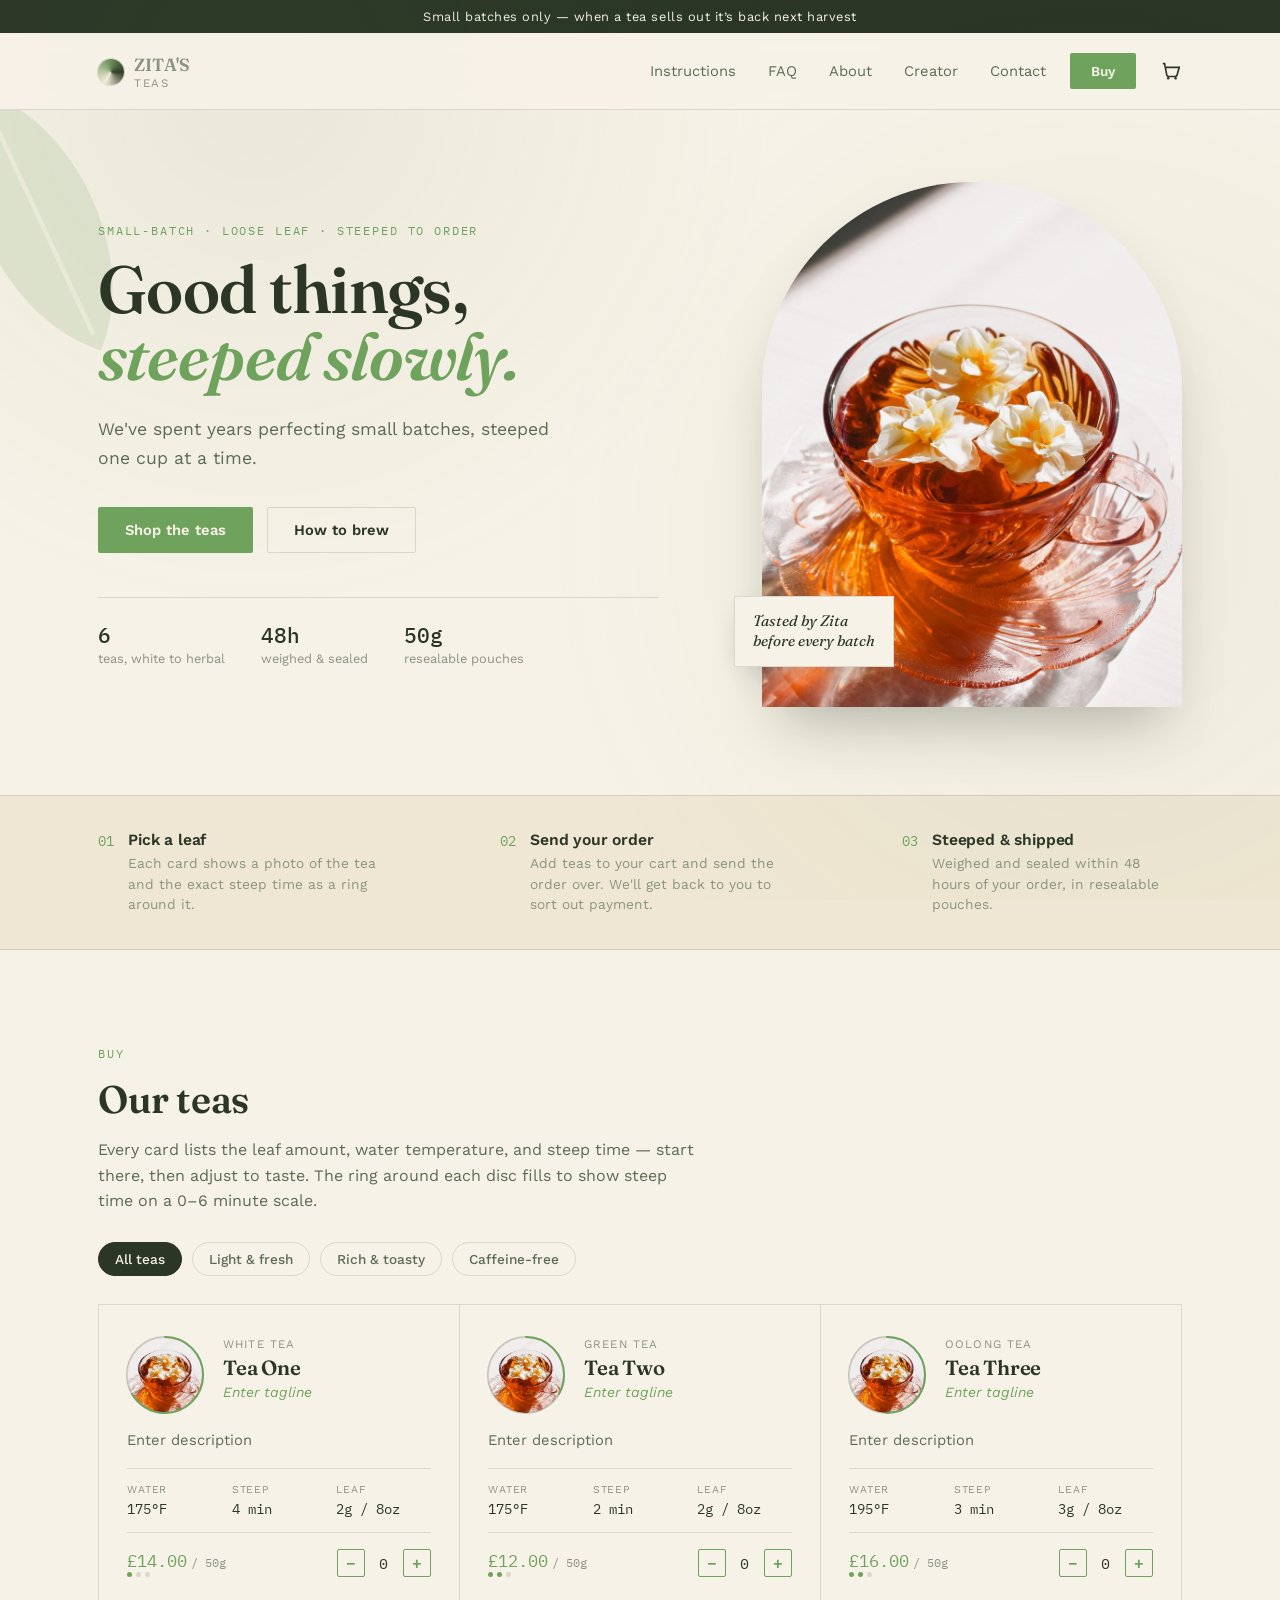
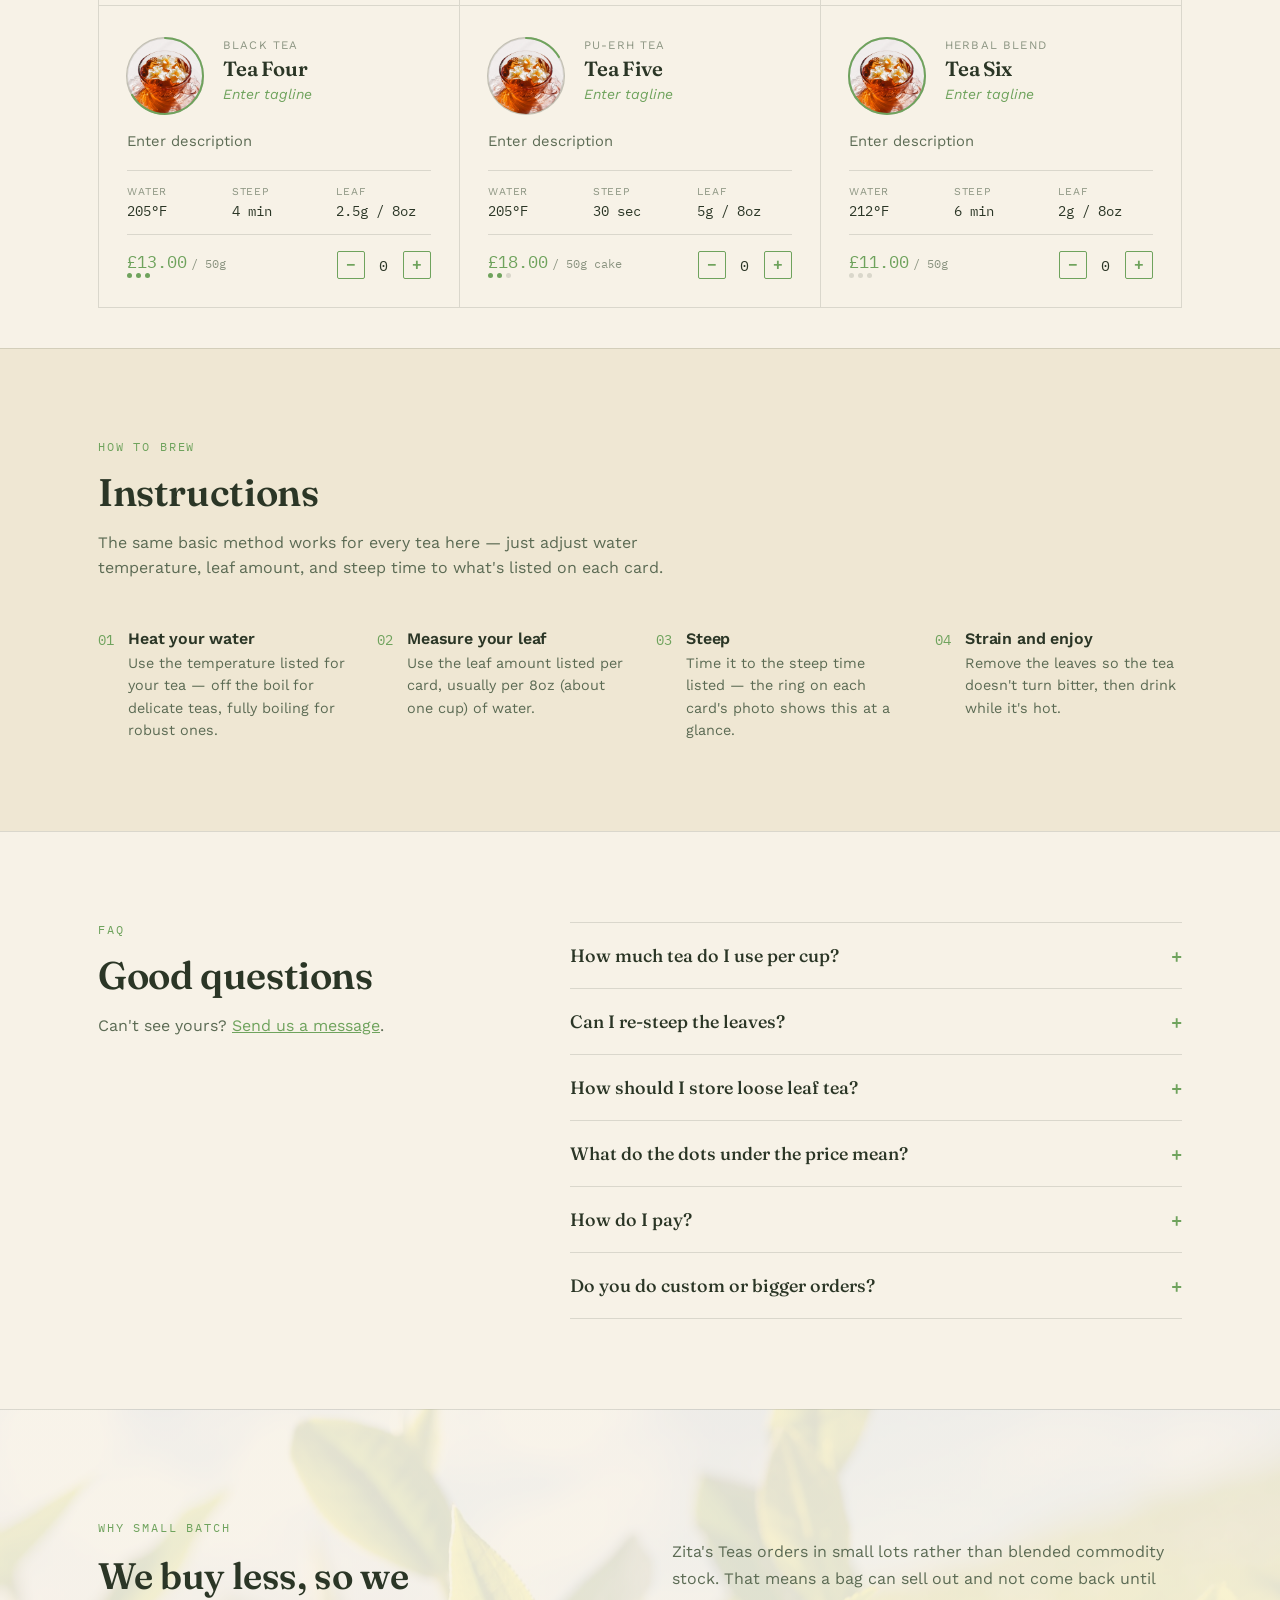
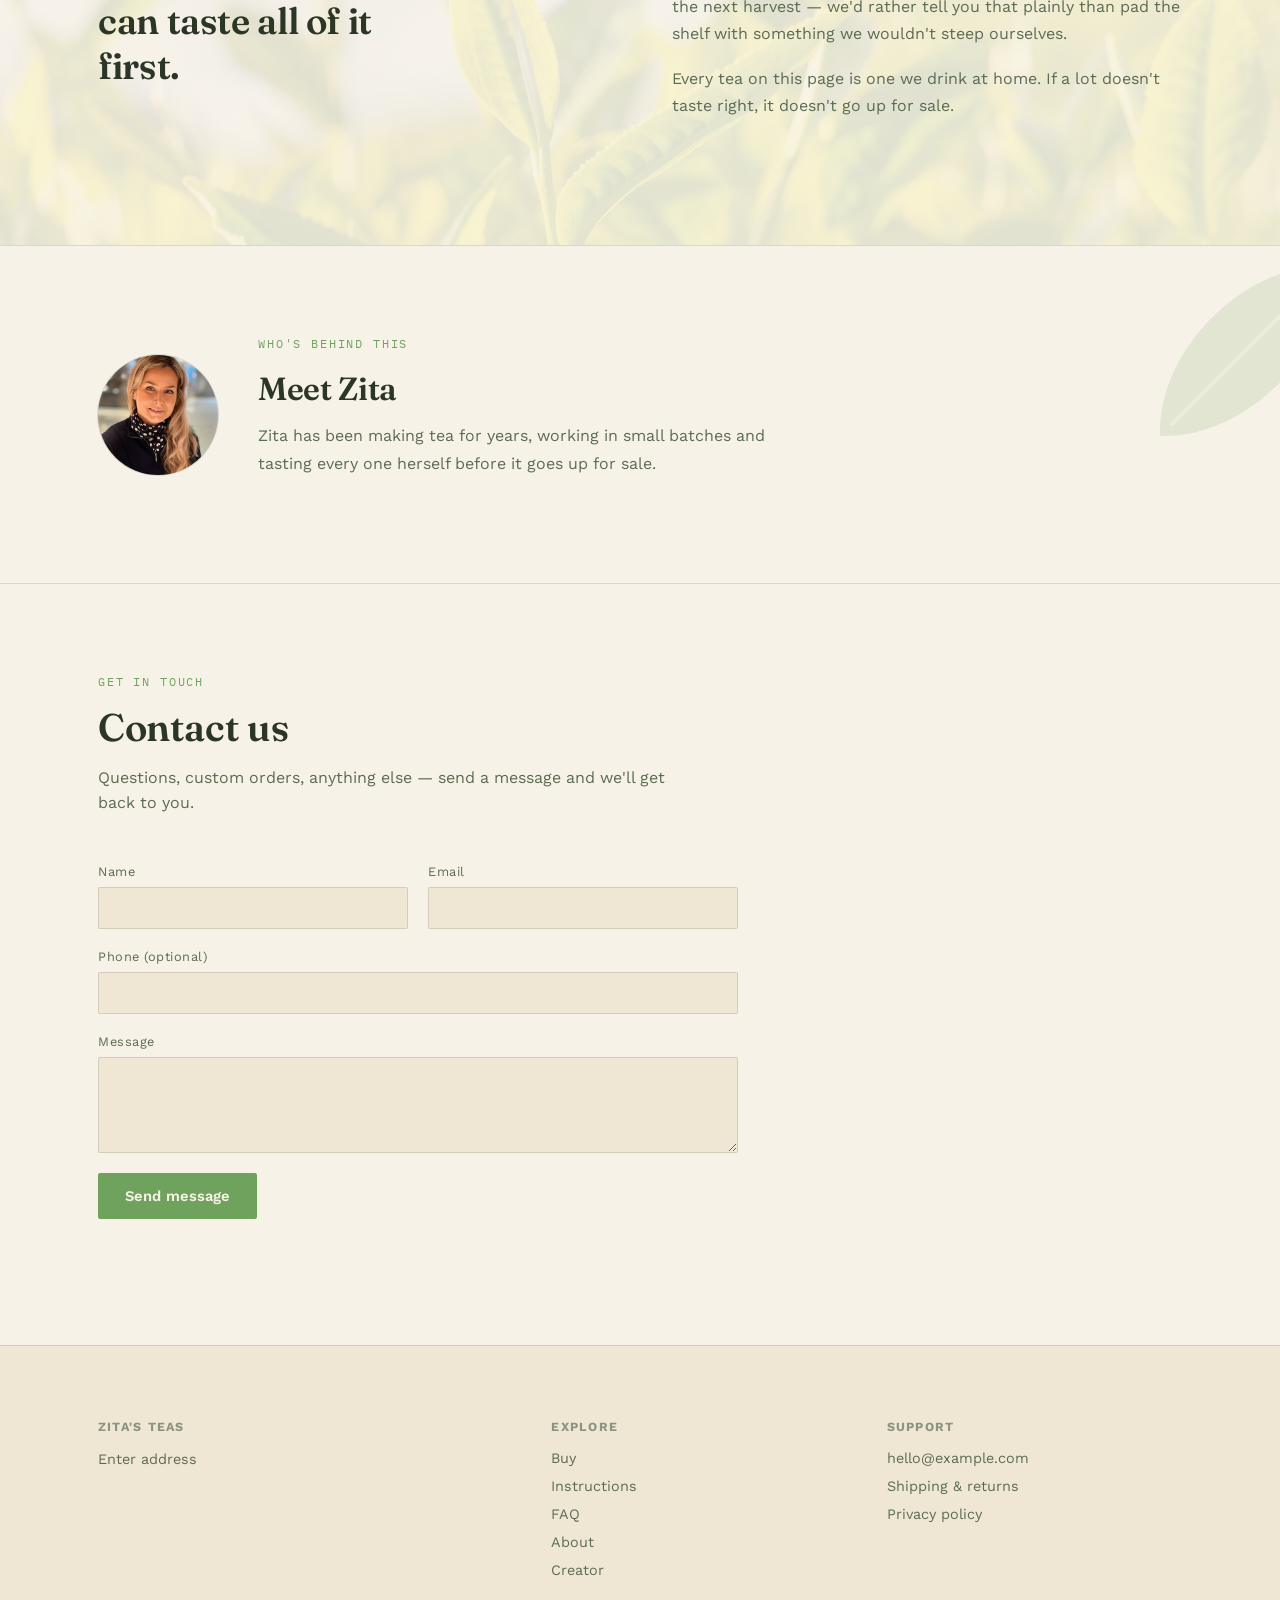
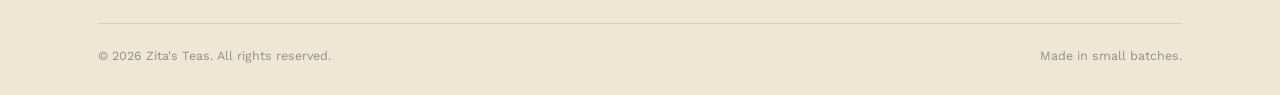
==== commit ea809a97: "Add FAQ section (brewing, storage, payment questions)" ====
--- a/index.html
+++ b/index.html
@@ -27,6 +27,7 @@
     <div class="nav-links">
       <ul id="nav-menu">
         <li><a href="#instructions">Instructions</a></li>
+        <li><a href="#faq">FAQ</a></li>
         <li><a href="#about">About</a></li>
         <li><a href="#creator">Creator</a></li>
         <li><a href="#contact">Contact</a></li>
@@ -138,6 +139,43 @@
   </div>
 </section>
 
+<section class="faq" id="faq">
+  <div class="wrap faq-grid">
+    <div class="section-head">
+      <span class="eyebrow mono">FAQ</span>
+      <h2>Good questions</h2>
+      <p>Can't see yours? <a href="#contact">Send us a message</a>.</p>
+    </div>
+    <!-- plain details/summary so it works without any js -->
+    <div class="faq-list">
+      <details>
+        <summary>How much tea do I use per cup?</summary>
+        <p>Each tea card lists a leaf amount for one cup (about 250ml). A heaped teaspoon is roughly 2&ndash;3g for most of our teas. Use a bit more if you like it stronger rather than steeping for longer, which tends to make it bitter.</p>
+      </details>
+      <details>
+        <summary>Can I re-steep the leaves?</summary>
+        <p>Yes, most of them. Oolong and pu-erh are made for it and often get better on the second or third go. Add 30 seconds to a minute to each extra steep. Black tea and herbal blends usually give one good cup.</p>
+      </details>
+      <details>
+        <summary>How should I store loose leaf tea?</summary>
+        <p>Keep it sealed, somewhere cool and dark, away from strong smells like coffee or spices. The pouches it comes in are resealable, so they're fine to keep it in. Green and white teas taste best within about 6 months of opening.</p>
+      </details>
+      <details>
+        <summary>What do the dots under the price mean?</summary>
+        <p>That's the caffeine level &mdash; three dots is about as strong as tea gets, no dots means it's caffeine-free. Use the <a href="#buy">Caffeine-free filter</a> to see only those.</p>
+      </details>
+      <details>
+        <summary>How do I pay?</summary>
+        <p>Card checkout isn't connected yet. Add teas to your cart and send the order from the cart page &mdash; we'll reply by email to sort out payment before anything ships.</p>
+      </details>
+      <details>
+        <summary>Do you do custom or bigger orders?</summary>
+        <p>Get in touch through the <a href="#contact">contact form</a> with what you're after and we'll see what we can do.</p>
+      </details>
+    </div>
+  </div>
+</section>
+
 <section class="about" id="about">
   <div class="wrap about-grid">
     <div>
@@ -198,6 +236,7 @@
         <ul>
           <li><a href="#buy">Buy</a></li>
           <li><a href="#instructions">Instructions</a></li>
+          <li><a href="#faq">FAQ</a></li>
           <li><a href="#about">About</a></li>
           <li><a href="#creator">Creator</a></li>
         </ul>
--- a/style.css
+++ b/style.css
@@ -287,6 +287,28 @@
 .steps h3{ font-size:1rem; font-weight:600; font-family:'Work Sans', sans-serif; margin-bottom:4px; }
 .steps p{ margin:0; color:var(--ink-dim); font-size:0.9rem; line-height:1.55; }
 
+/* ---------- FAQ ---------- */
+.faq{ padding:90px 0; border-top:1px solid var(--line); }
+.faq-grid{ display:grid; grid-template-columns:0.8fr 1.2fr; gap:64px; align-items:start; }
+@media (max-width:800px){ .faq-grid{ grid-template-columns:1fr; gap:8px; } }
+.faq .section-head a, .faq-list a{ color:var(--accent); }
+.faq-list{ border-top:1px solid var(--line); }
+.faq-list details{ border-bottom:1px solid var(--line); }
+.faq-list summary{
+  list-style:none; cursor:pointer;
+  display:flex; justify-content:space-between; align-items:center; gap:20px;
+  padding:20px 0; font-family:'Fraunces', serif; font-size:1.12rem; font-weight:500;
+}
+.faq-list summary::-webkit-details-marker{ display:none; }
+/* plus sign that turns into a minus when open */
+.faq-list summary::after{
+  content:"+"; font-family:'IBM Plex Mono', monospace; font-size:1.2rem; color:var(--accent);
+  transition:transform 0.2s;
+}
+.faq-list details[open] summary::after{ content:"\2212"; }
+.faq-list summary:hover{ color:var(--accent); }
+.faq-list details p{ margin:0 0 22px; color:var(--ink-dim); line-height:1.65; max-width:60ch; }
+
 /* ---------- About ---------- */
 .about{
   padding:110px 0; border-top:1px solid var(--line);
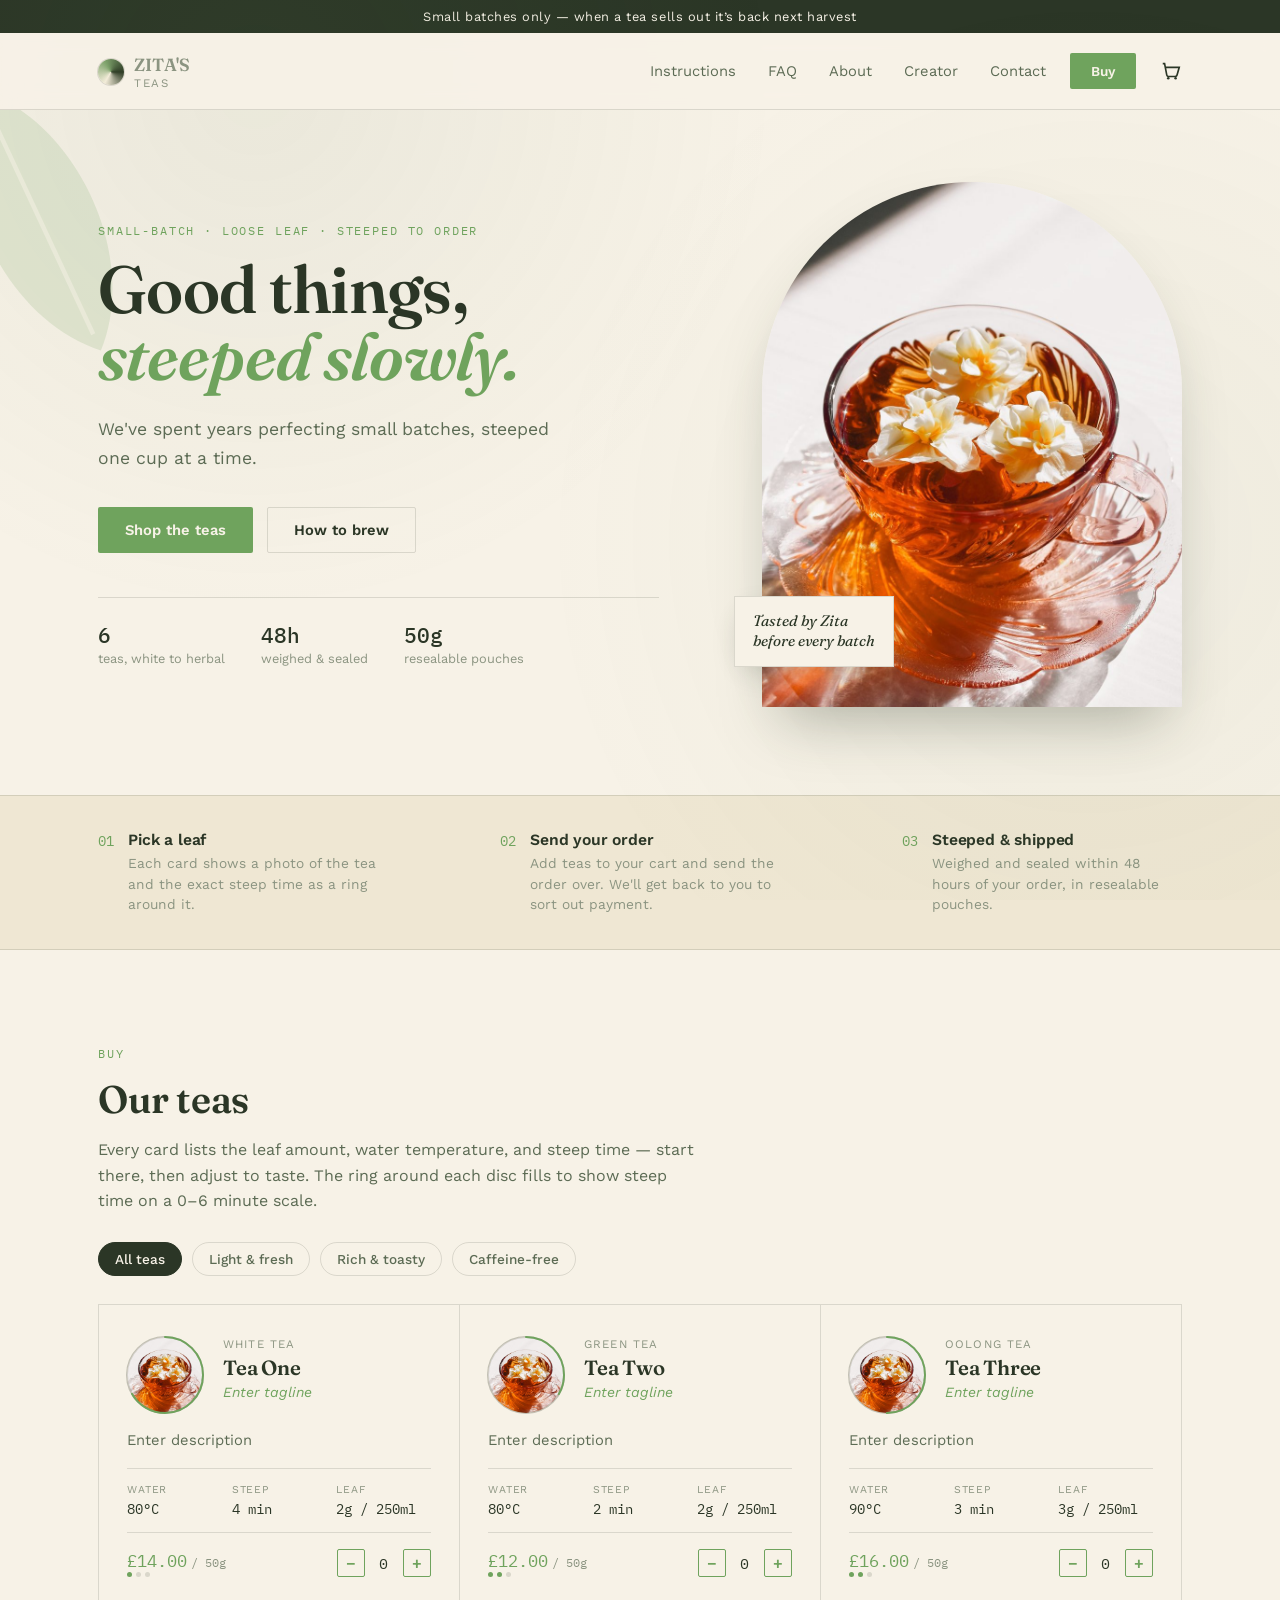
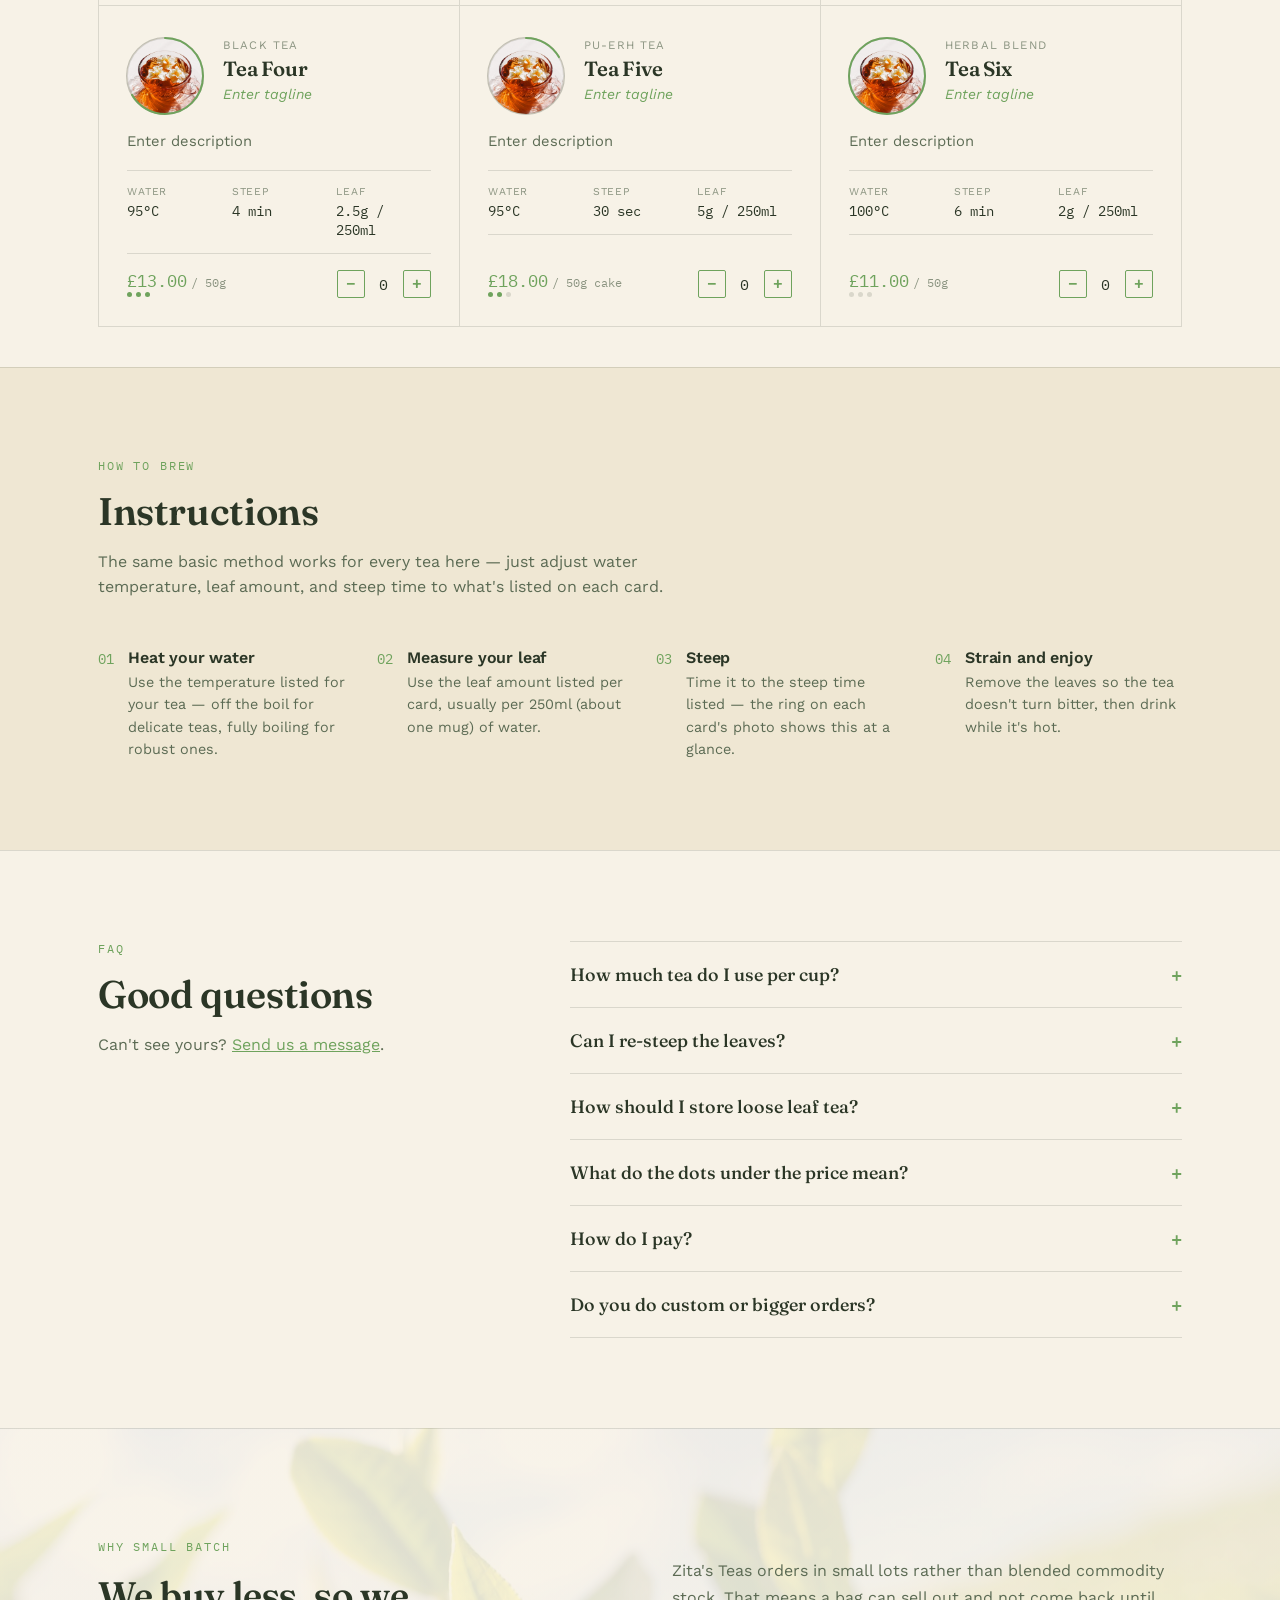
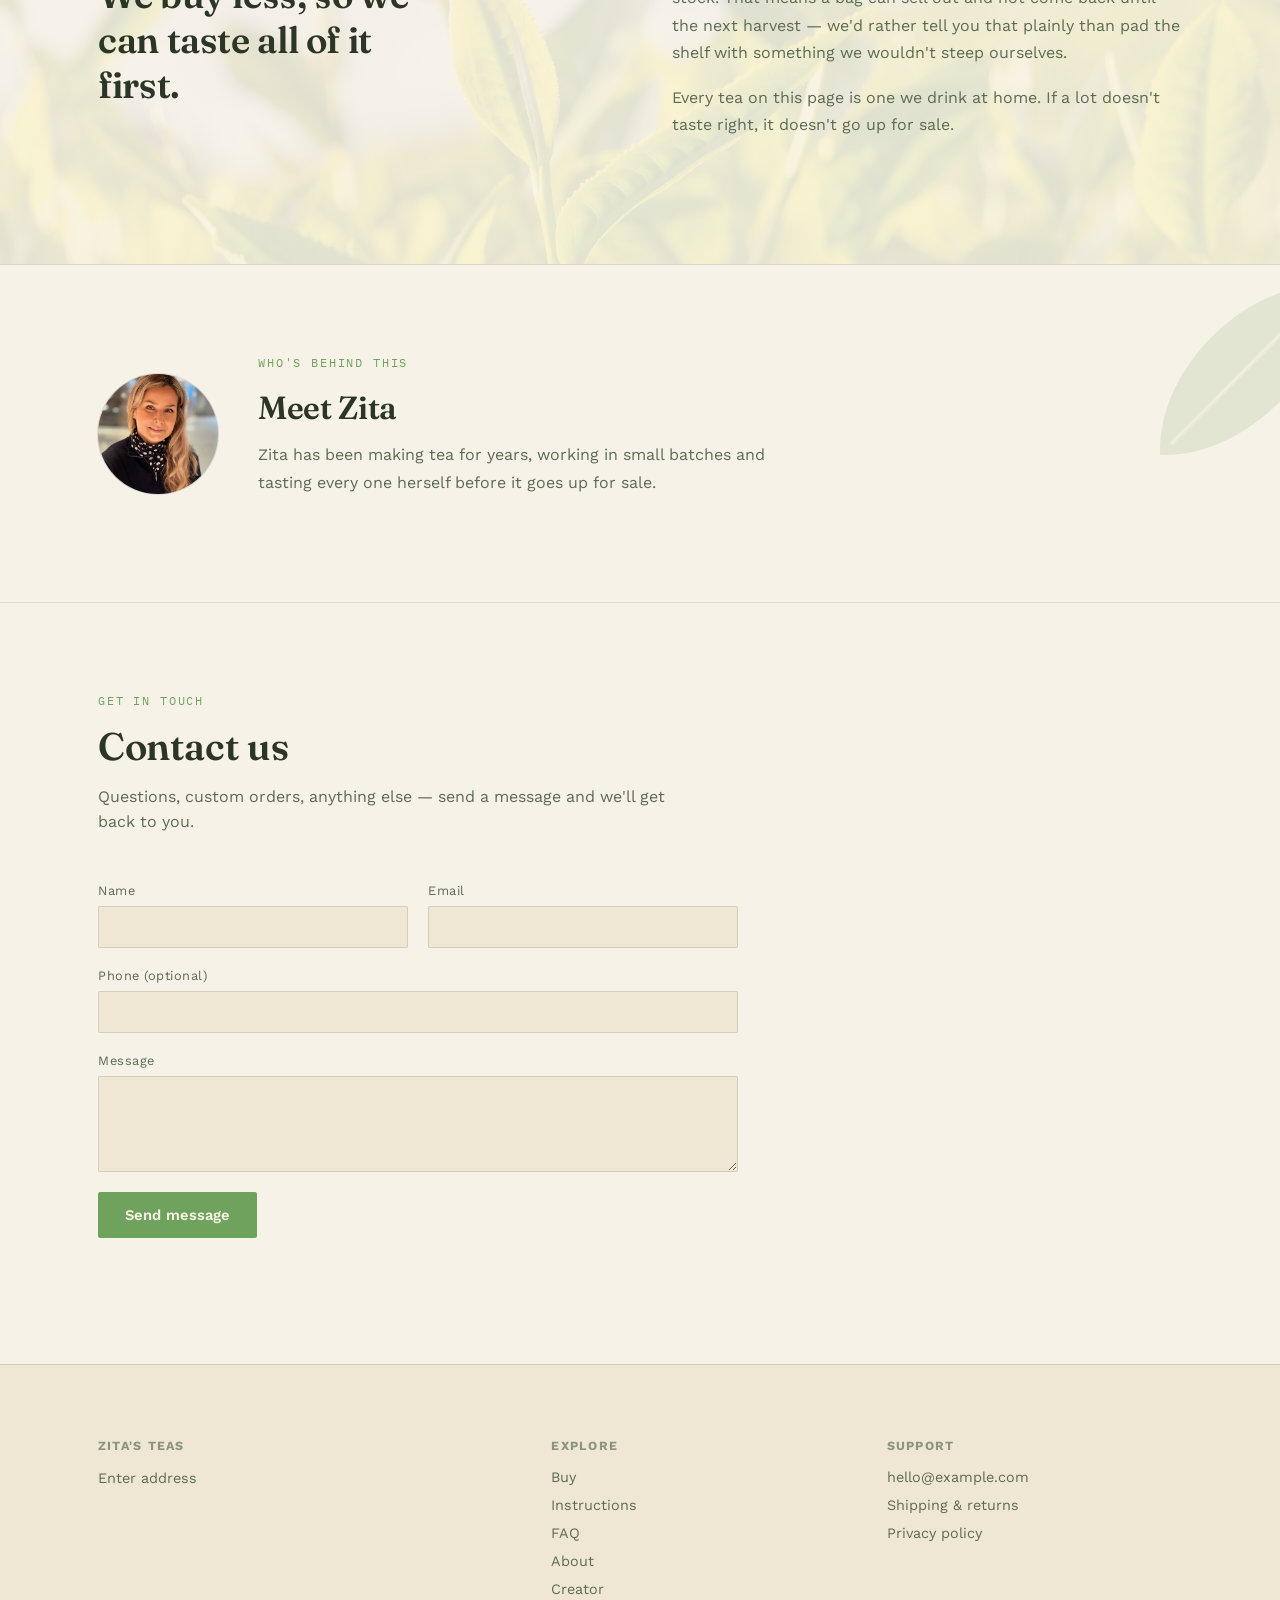
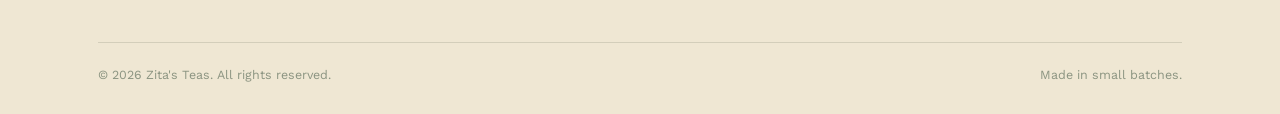
==== commit 248b7ac3: "Switch brew temps to °C and leaf amounts to ml, site's in GBP so should be UK units" ====
--- a/index.html
+++ b/index.html
@@ -125,7 +125,7 @@
       </li>
       <li>
         <span class="num mono">02</span>
-        <div><h3>Measure your leaf</h3><p>Use the leaf amount listed per card, usually per 8oz (about one cup) of water.</p></div>
+        <div><h3>Measure your leaf</h3><p>Use the leaf amount listed per card, usually per 250ml (about one mug) of water.</p></div>
       </li>
       <li>
         <span class="num mono">03</span>
@@ -288,7 +288,7 @@
     tagline: "Enter tagline",
     desc: "Enter description",
     price: 14, weight: "50g",
-    temp: "175°F", time: "4 min", leaf: "2g / 8oz",
+    temp: "80°C", time: "4 min", leaf: "2g / 250ml",
     caffeine: 1, steepMinutes: 4,
   },
   {
@@ -299,7 +299,7 @@
     tagline: "Enter tagline",
     desc: "Enter description",
     price: 12, weight: "50g",
-    temp: "175°F", time: "2 min", leaf: "2g / 8oz",
+    temp: "80°C", time: "2 min", leaf: "2g / 250ml",
     caffeine: 2, steepMinutes: 2,
   },
   {
@@ -310,7 +310,7 @@
     tagline: "Enter tagline",
     desc: "Enter description",
     price: 16, weight: "50g",
-    temp: "195°F", time: "3 min", leaf: "3g / 8oz",
+    temp: "90°C", time: "3 min", leaf: "3g / 250ml",
     caffeine: 2, steepMinutes: 3,
   },
   {
@@ -321,7 +321,7 @@
     tagline: "Enter tagline",
     desc: "Enter description",
     price: 13, weight: "50g",
-    temp: "205°F", time: "4 min", leaf: "2.5g / 8oz",
+    temp: "95°C", time: "4 min", leaf: "2.5g / 250ml",
     caffeine: 3, steepMinutes: 4,
   },
   {
@@ -332,7 +332,7 @@
     tagline: "Enter tagline",
     desc: "Enter description",
     price: 18, weight: "50g cake",
-    temp: "205°F", time: "30 sec", leaf: "5g / 8oz",
+    temp: "95°C", time: "30 sec", leaf: "5g / 250ml",
     caffeine: 2, steepMinutes: 1,
   },
   {
@@ -343,7 +343,7 @@
     tagline: "Enter tagline",
     desc: "Enter description",
     price: 11, weight: "50g",
-    temp: "212°F", time: "6 min", leaf: "2g / 8oz",
+    temp: "100°C", time: "6 min", leaf: "2g / 250ml",
     caffeine: 0, steepMinutes: 6,
   }
 ];
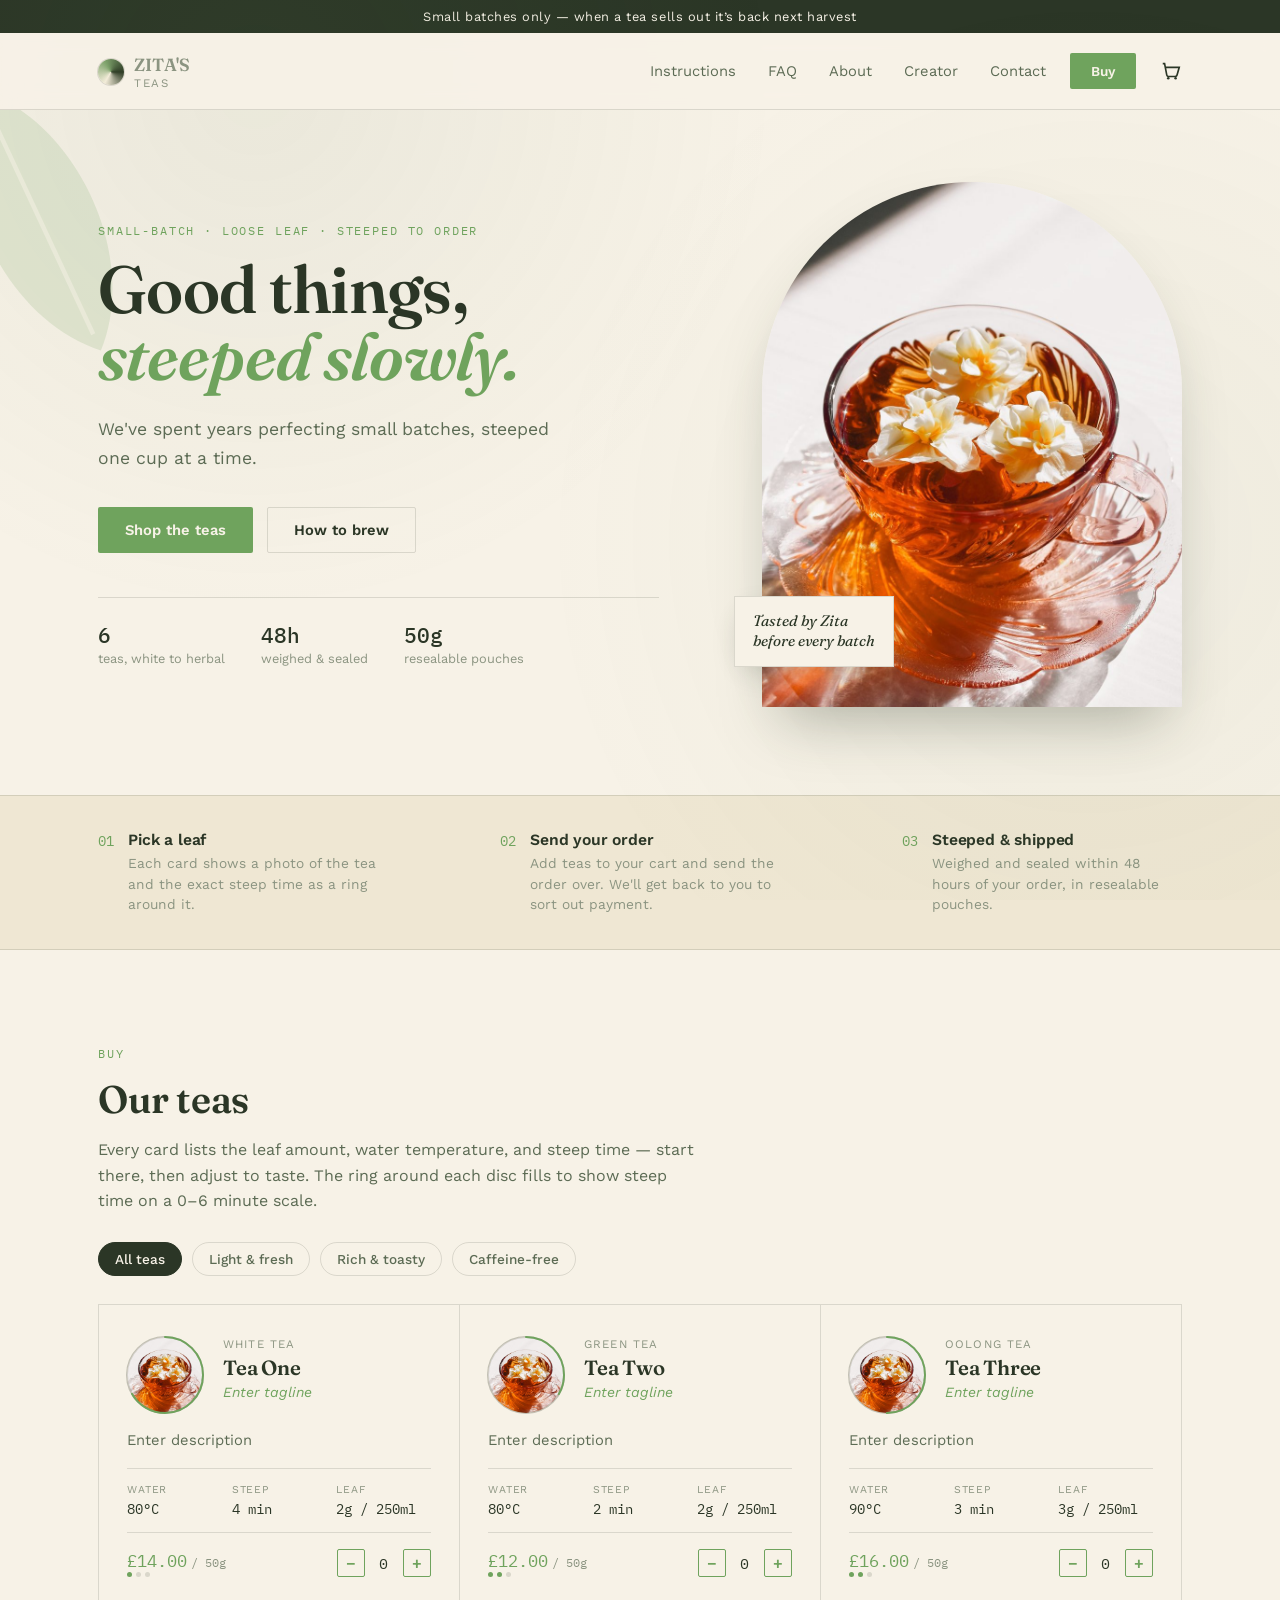
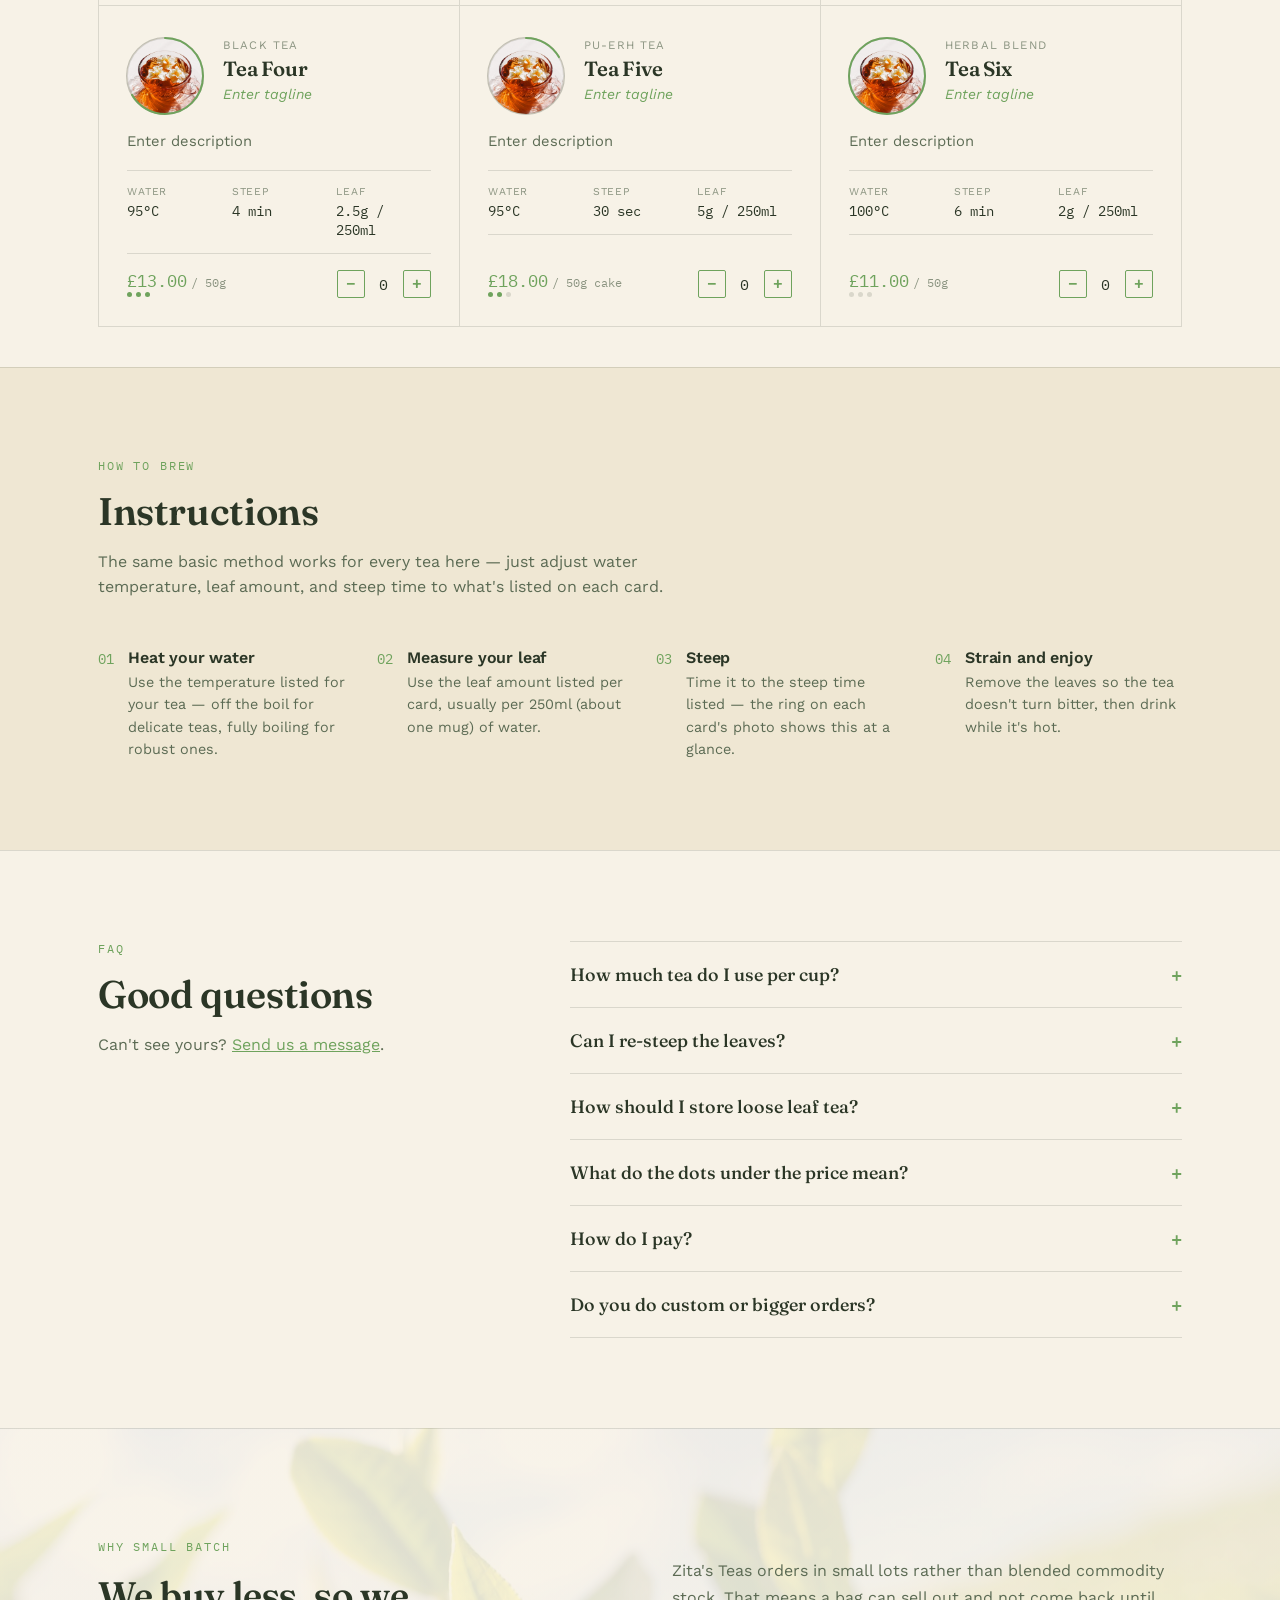
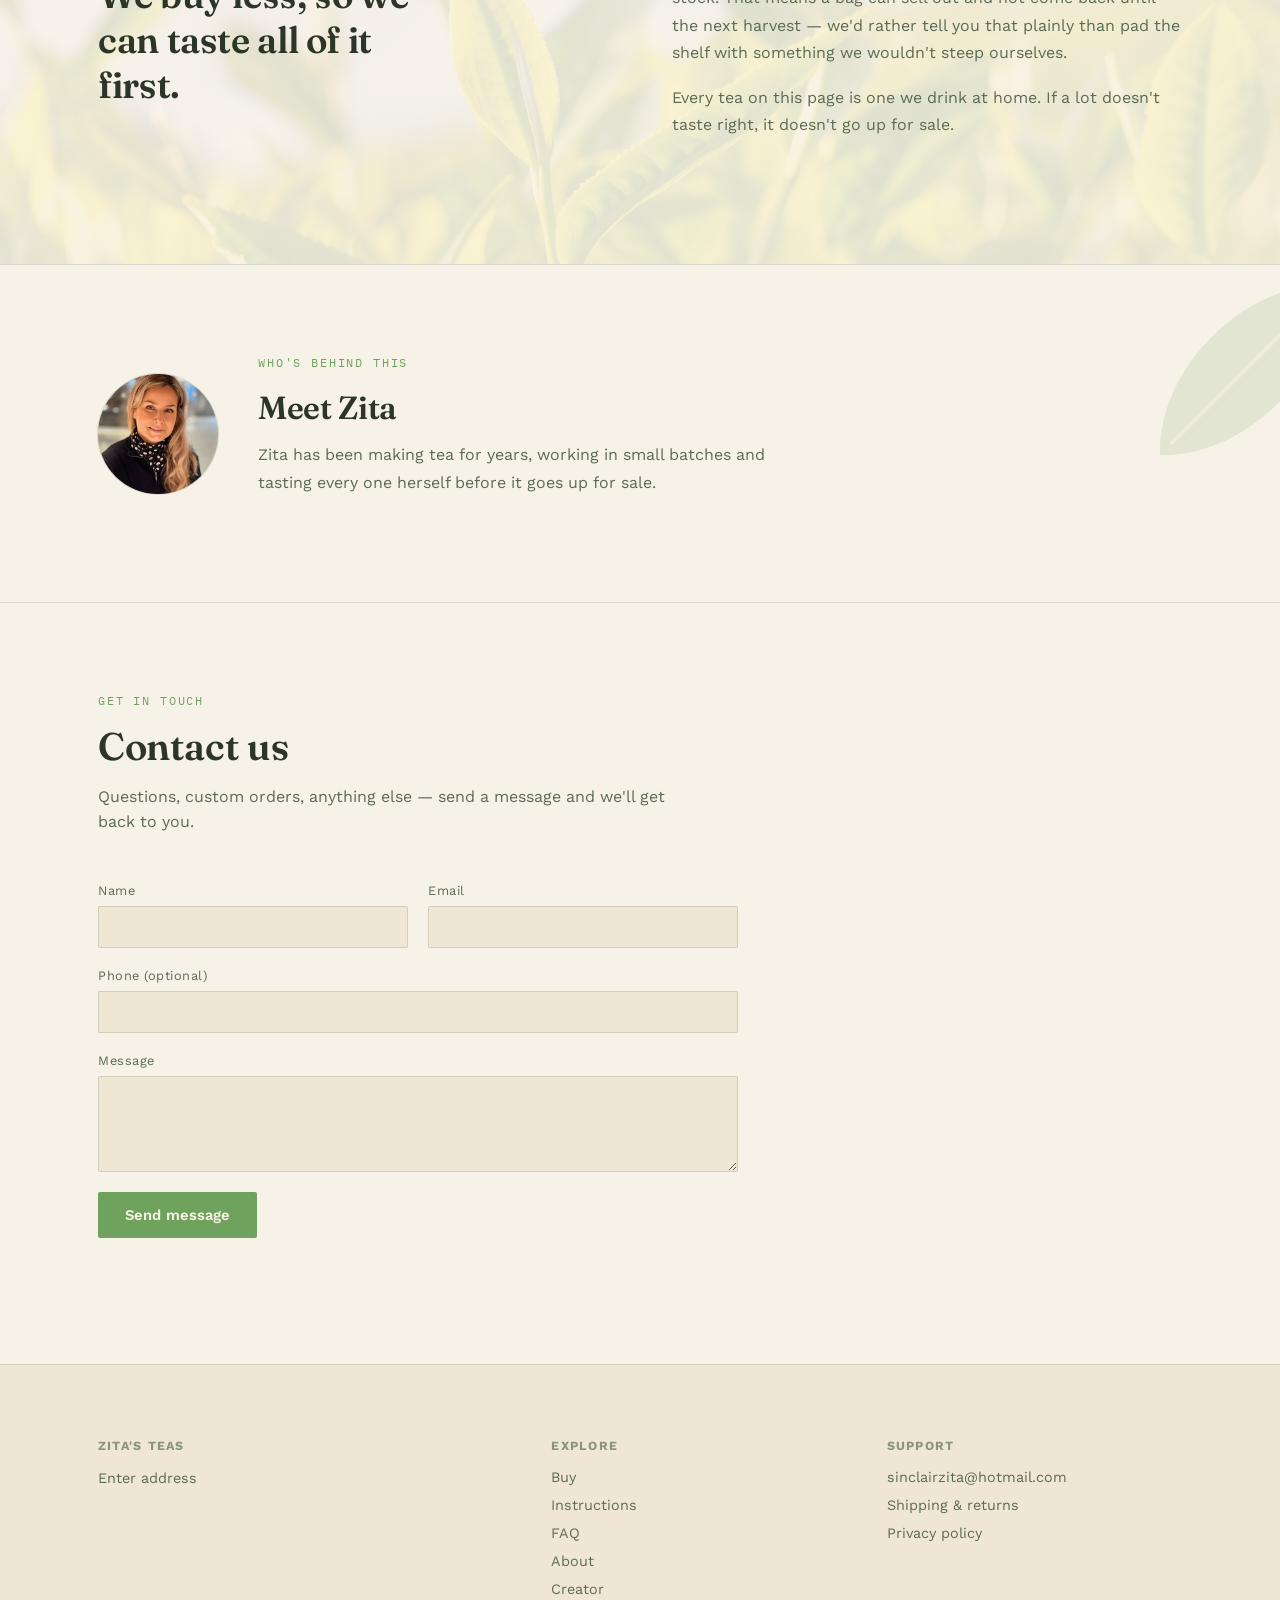
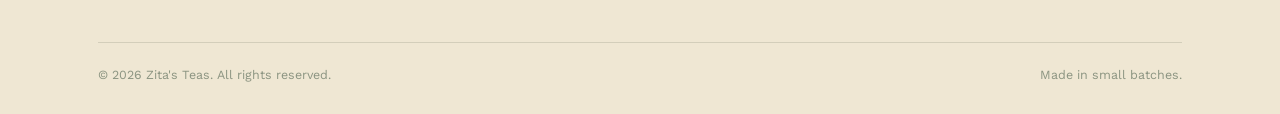
==== commit 6f4db11f: "Add shipping/returns/privacy page, hook up footer links, give cart page the full footer" ====
--- a/index.html
+++ b/index.html
@@ -244,9 +244,9 @@
       <div>
         <h4>Support</h4>
         <ul>
-          <li><a href="mailto:hello@example.com">hello@example.com</a></li>
-          <li><a href="#">Shipping &amp; returns</a></li>
-          <li><a href="#">Privacy policy</a></li>
+          <li><a href="mailto:sinclairzita@hotmail.com">sinclairzita@hotmail.com</a></li>
+          <li><a href="policies.html#shipping">Shipping &amp; returns</a></li>
+          <li><a href="policies.html#privacy">Privacy policy</a></li>
         </ul>
       </div>
     </div>
--- a/style.css
+++ b/style.css
@@ -429,3 +429,20 @@
   padding:14px 16px; font-size:0.86rem; color:var(--ink-dim); line-height:1.5;
 }
 .checkout-form button{ align-self:flex-start; }
+
+/* ---------- Policies page ---------- */
+.policy{ padding:64px 28px 100px; max-width:760px; }
+.policy h1{ font-size:clamp(1.9rem,3.4vw,2.6rem); }
+.policy-toc{ display:flex; gap:10px; flex-wrap:wrap; margin:28px 0 12px; }
+.policy-toc a{
+  text-decoration:none; font-size:0.85rem; color:var(--ink-dim);
+  padding:7px 14px; border:1px solid var(--line); border-radius:999px;
+}
+.policy-toc a:hover{ border-color:var(--accent); color:var(--accent); }
+.policy section{ padding-top:44px; scroll-margin-top:90px; }
+.policy h2{ font-size:1.5rem; margin-bottom:12px; }
+.policy p, .policy li{ color:var(--ink-dim); line-height:1.7; }
+.policy ul{ padding-left:20px; }
+.policy li{ margin-bottom:8px; }
+.policy li b{ color:var(--ink); font-weight:600; }
+.policy a, .payment-note a{ color:var(--accent); }
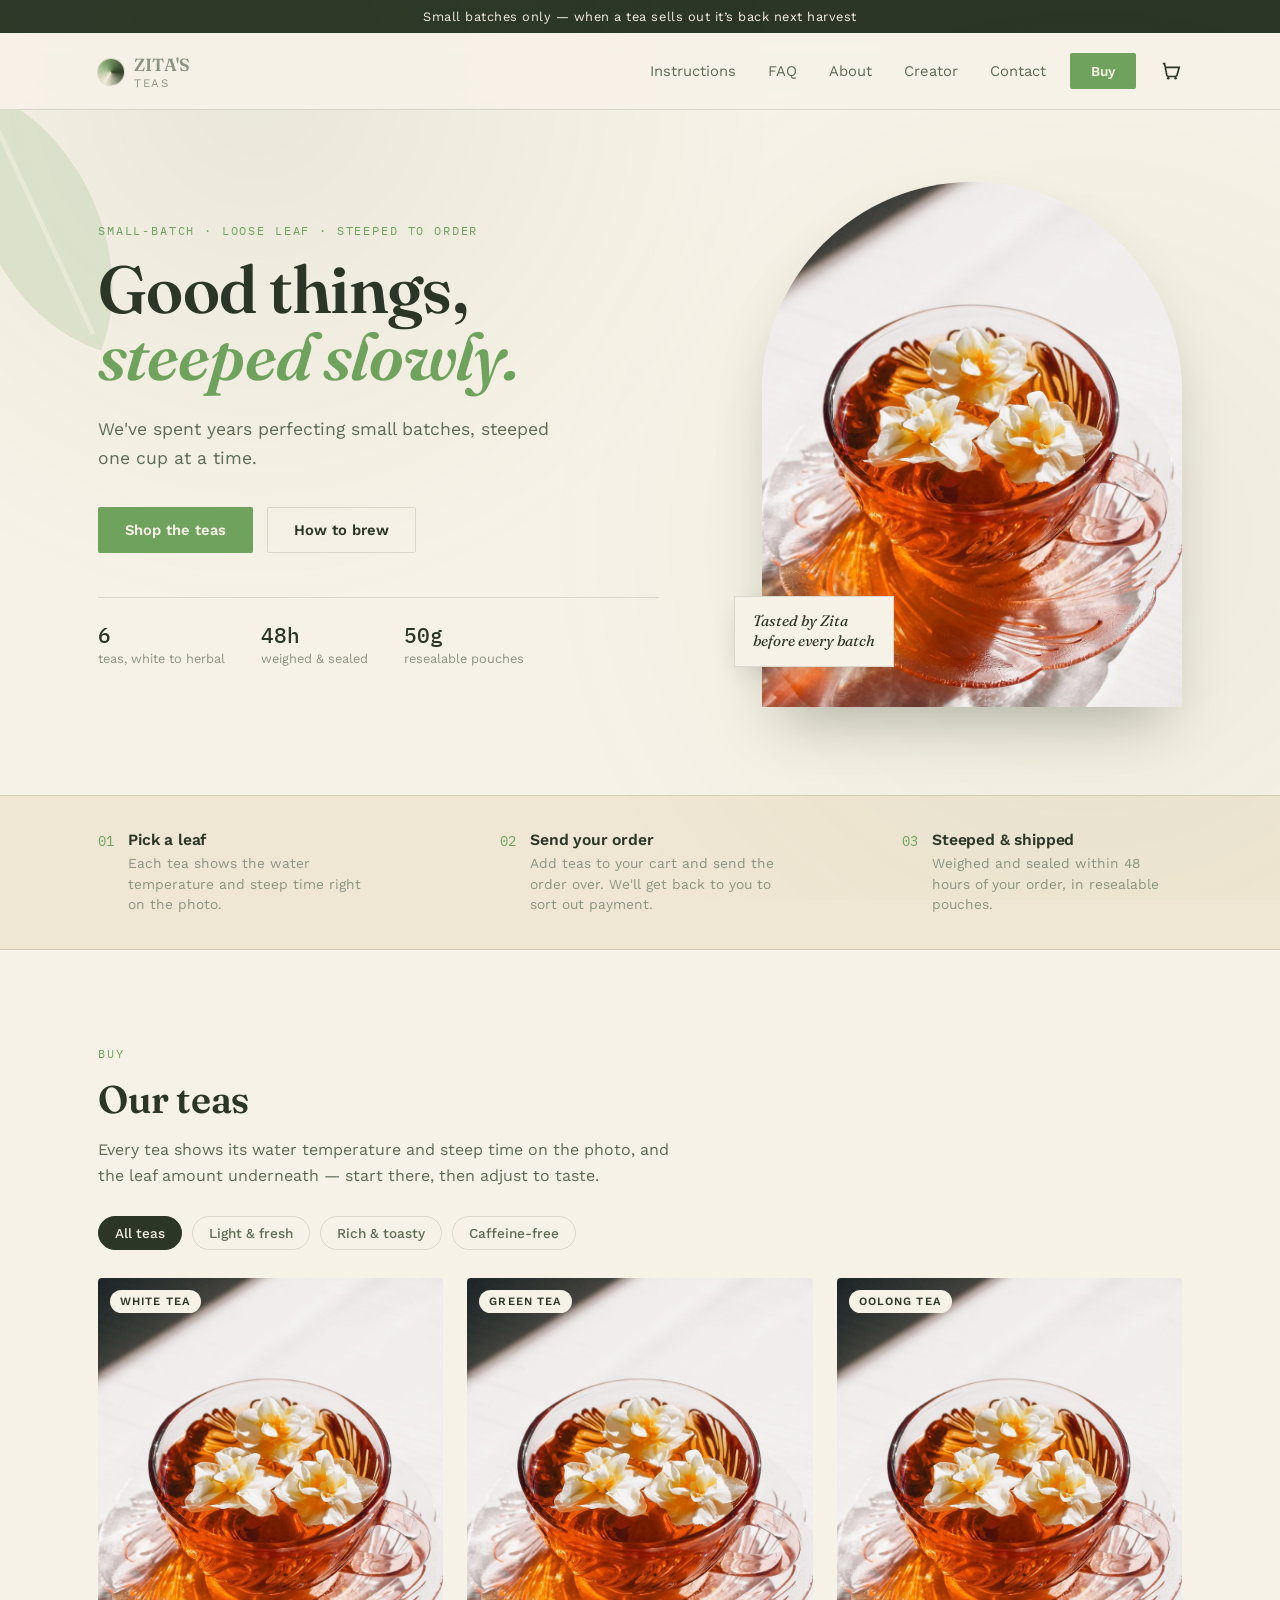
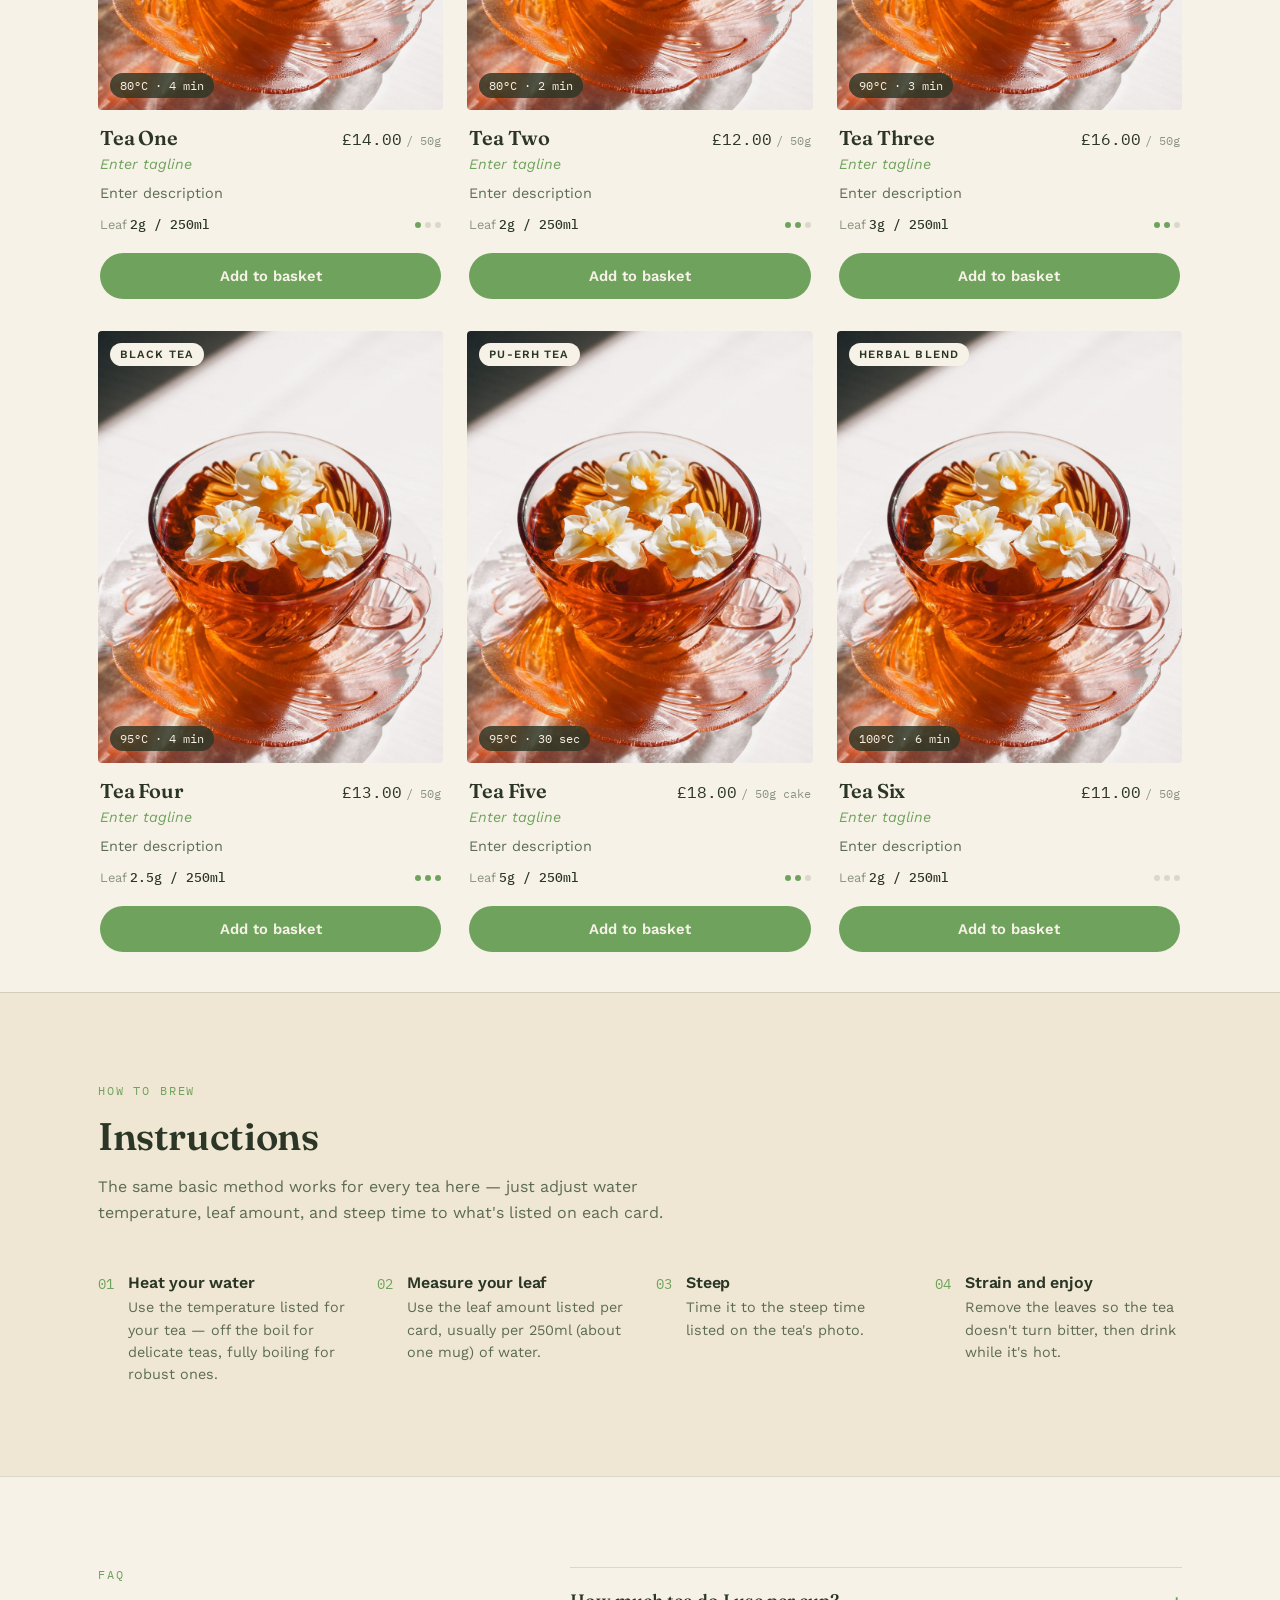
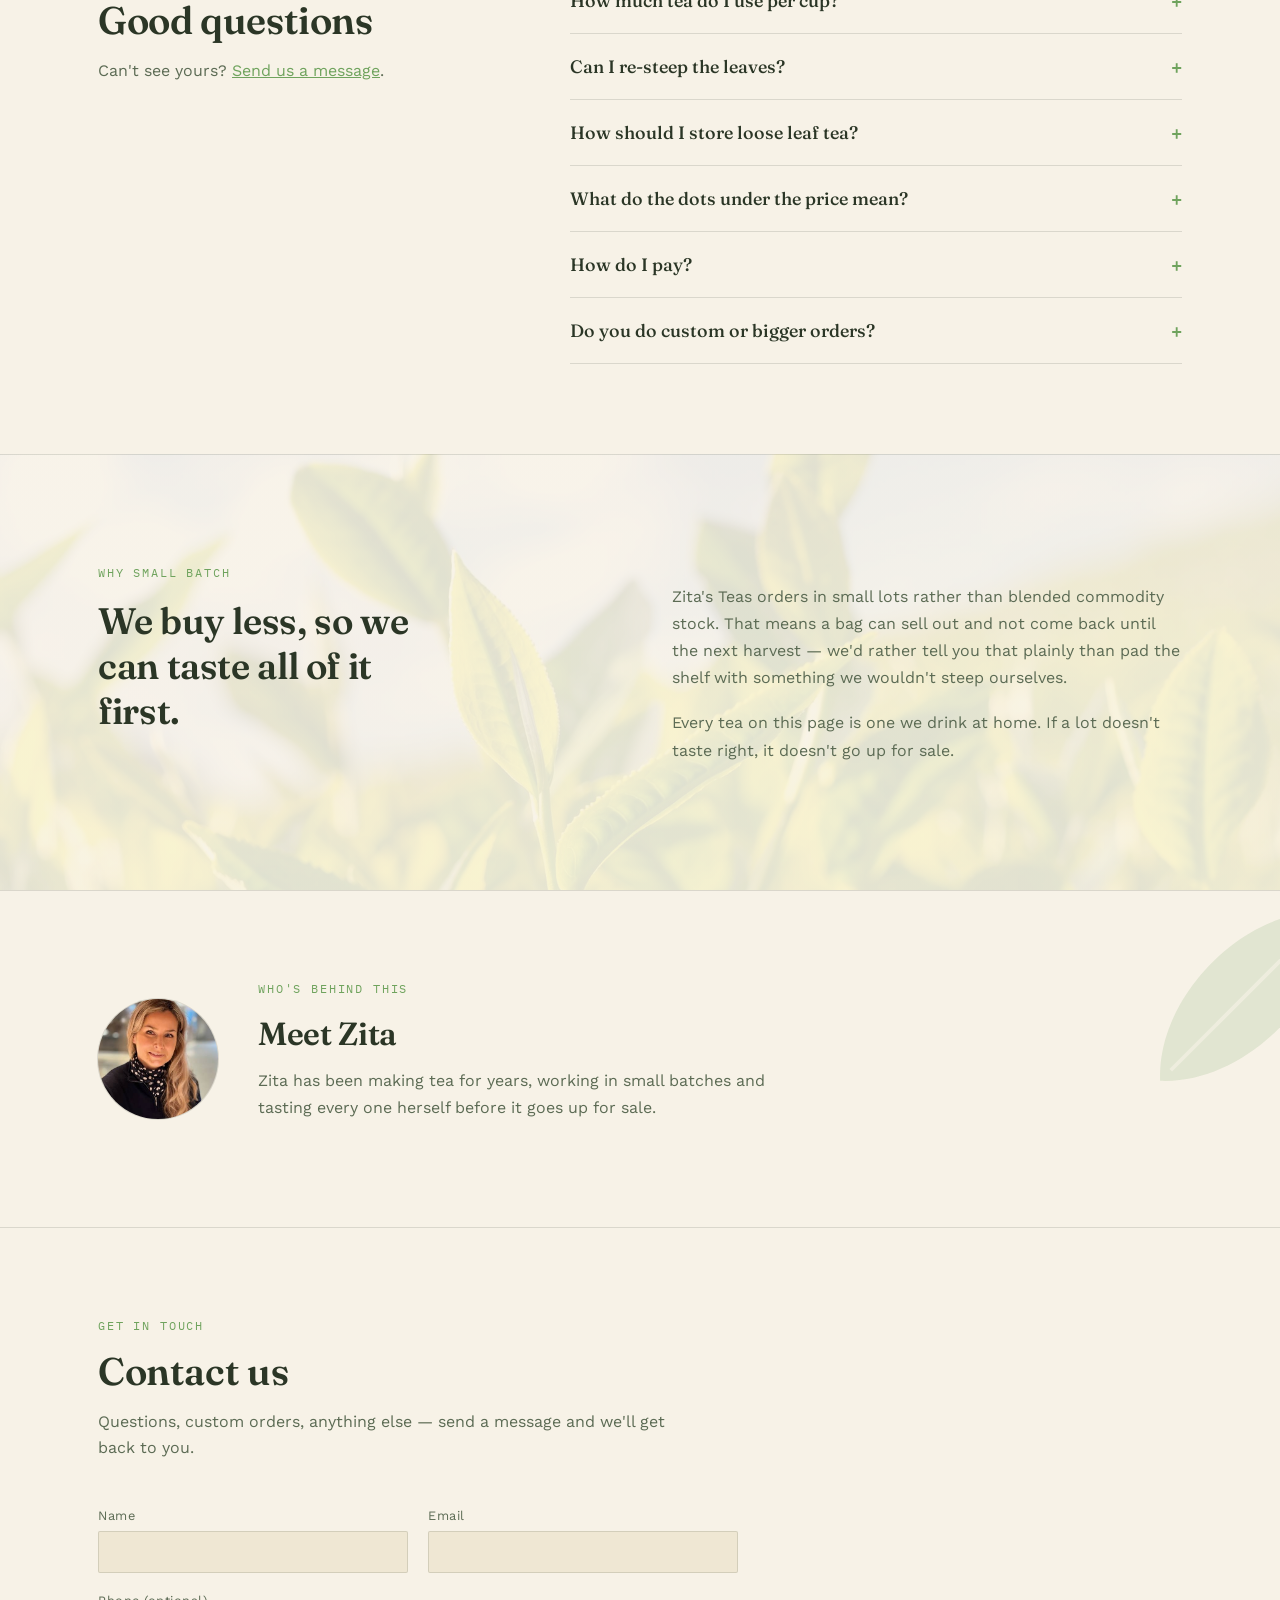
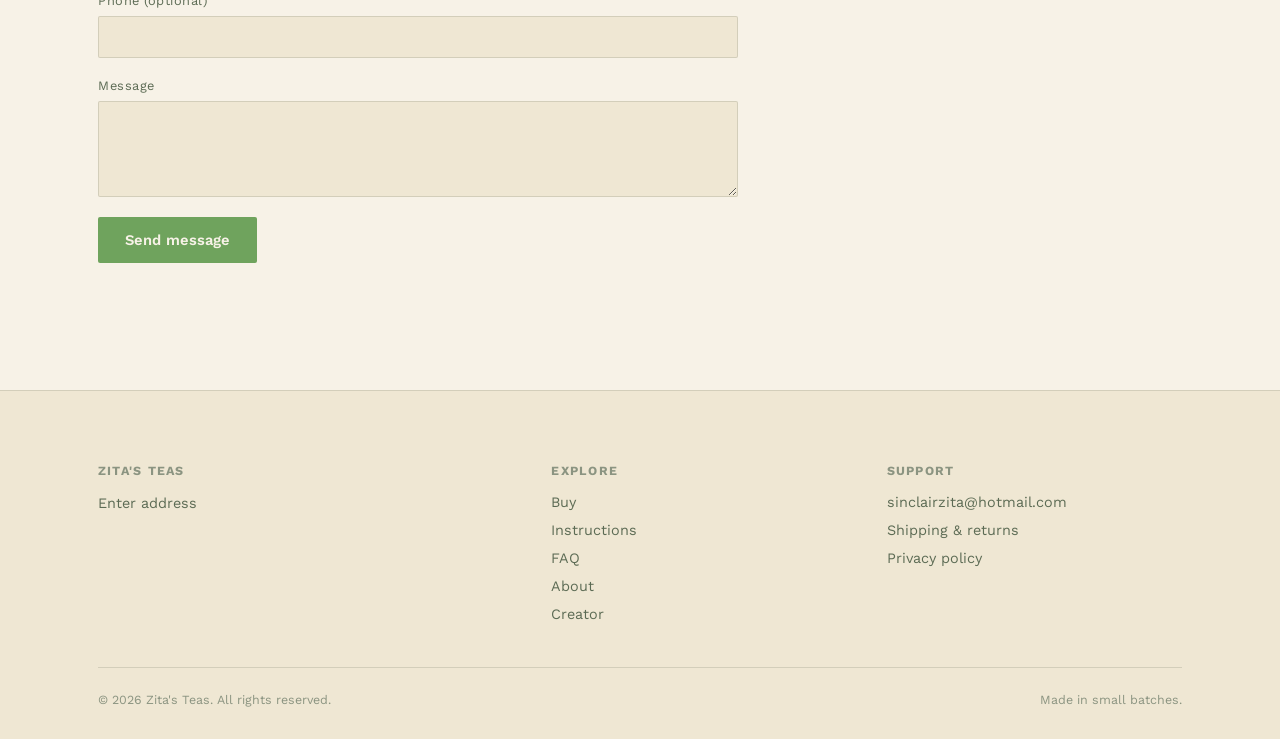
==== commit 50b3f5d4: "Switch to big photo product cards with Add to basket button, brew info on the photo" ====
--- a/index.html
+++ b/index.html
@@ -81,7 +81,7 @@
   <div class="wrap">
     <div class="ritual-item">
       <span class="num mono">01</span>
-      <div><h3>Pick a leaf</h3><p>Each card shows a photo of the tea and the exact steep time as a ring around it.</p></div>
+      <div><h3>Pick a leaf</h3><p>Each tea shows the water temperature and steep time right on the photo.</p></div>
     </div>
     <div class="ritual-item">
       <span class="num mono">02</span>
@@ -99,7 +99,7 @@
     <div class="section-head">
       <span class="eyebrow mono">Buy</span>
       <h2>Our teas</h2>
-      <p>Every card lists the leaf amount, water temperature, and steep time — start there, then adjust to taste. The ring around each disc fills to show steep time on a 0–6 minute scale.</p>
+      <p>Every tea shows its water temperature and steep time on the photo, and the leaf amount underneath — start there, then adjust to taste.</p>
     </div>
     <div class="filters" id="filters" role="group" aria-label="Filter teas">
       <button type="button" class="chip active" data-filter="all">All teas</button>
@@ -129,7 +129,7 @@
       </li>
       <li>
         <span class="num mono">03</span>
-        <div><h3>Steep</h3><p>Time it to the steep time listed — the ring on each card's photo shows this at a glance.</p></div>
+        <div><h3>Steep</h3><p>Time it to the steep time listed on the tea's photo.</p></div>
       </li>
       <li>
         <span class="num mono">04</span>
@@ -348,82 +348,73 @@
   }
 ];
 
-function discRingSVG(steepMinutes){
-  const max = 6;
-  const r = 38, c = 2 * Math.PI * r;
-  const filled = Math.min(steepMinutes / max, 1) * c;
-  return `
-    <svg class="disc-ring" viewBox="0 0 90 90">
-      <circle cx="45" cy="45" r="${r}"></circle>
-      <circle class="progress" cx="45" cy="45" r="${r}"
-        stroke-dasharray="${filled} ${c}"
-        transform="rotate(-90 45 45)"></circle>
-    </svg>`;
-}
-
 function caffeineDots(level){
   let dots = "";
   for (let i = 0; i < 3; i++){
     dots += `<span class="dot ${i < level ? 'on' : ''}"></span>`;
   }
-  return `<div class="caff">${dots}</div>`;
+  return `<div class="caff" title="Caffeine: ${level} of 3">${dots}</div>`;
+}
+
+// bottom of the card: "Add to basket" button until it's in the cart, then a +/- stepper
+function buyControl(p){
+  const qty = getQty(p.name);
+  if (qty === 0){
+    return `<button class="btn btn-primary add-btn" type="button" data-name="${p.name}">Add to basket</button>`;
+  }
+  return `
+    <div class="qty-control" data-name="${p.name}">
+      <button class="qty-btn minus" type="button" aria-label="Remove one ${p.name}">−</button>
+      <span class="qty-count" aria-live="polite">${qty} in basket</span>
+      <button class="qty-btn plus" type="button" aria-label="Add one ${p.name}">+</button>
+    </div>`;
 }
 
 function productCard(p){
   return `
-    <article class="card" data-group="${p.group}" data-caff="${p.caffeine}">
-      <div class="card-top">
-        <div class="disc-wrap">
-          <div class="disc"><img src="${p.image}" alt="${p.type}" loading="lazy"></div>
-          ${discRingSVG(p.steepMinutes)}
+    <article class="card" data-group="${p.group}" data-name="${p.name}">
+      <div class="card-img">
+        <img src="${p.image}" alt="${p.name}, ${p.type}" loading="lazy">
+        <span class="card-tag">${p.type}</span>
+        <span class="card-steep mono">${p.temp} · ${p.time}</span>
+      </div>
+      <div class="card-body">
+        <div class="card-title">
+          <h3>${p.name}</h3>
+          <div class="price">${money(p.price)}<span class="unit">/ ${p.weight}</span></div>
         </div>
-        <div class="card-title">
-          <span class="type">${p.type}</span>
-          <h3>${p.name}</h3>
-          <div class="tagline">${p.tagline}</div>
-        </div>
-      </div>
-      <p class="desc">${p.desc}</p>
-      <div class="steep-data">
-        <div><span class="label">Water</span><span class="val">${p.temp}</span></div>
-        <div><span class="label">Steep</span><span class="val">${p.time}</span></div>
-        <div><span class="label">Leaf</span><span class="val">${p.leaf}</span></div>
-      </div>
-      <div class="card-foot">
-        <div>
-          <div class="price">£${p.price.toFixed(2)}<span class="unit">/ ${p.weight}</span></div>
+        <div class="tagline">${p.tagline}</div>
+        <p class="desc">${p.desc}</p>
+        <div class="card-meta">
+          <span>Leaf <b class="mono">${p.leaf}</b></span>
           ${caffeineDots(p.caffeine)}
         </div>
-        <div class="qty-control" data-name="${p.name}">
-          <button class="qty-btn minus" type="button" aria-label="Remove one ${p.name}">−</button>
-          <span class="qty-count" aria-live="polite">${getQty(p.name)}</span>
-          <button class="qty-btn plus" type="button" aria-label="Add one ${p.name}">+</button>
-        </div>
+        <div class="buy">${buyControl(p)}</div>
       </div>
     </article>`;
 }
 
-document.getElementById('product-grid').innerHTML = PRODUCTS.map(productCard).join("");
-
-document.querySelectorAll('.qty-control').forEach(control => {
-  const name = control.dataset.name;
-  const product = PRODUCTS.find(p => p.name === name);
-  const countEl = control.querySelector('.qty-count');
-
-  control.querySelector('.plus').addEventListener('click', () => {
-    const qty = getQty(name) + 1;
-    setQty(product, qty);
-    countEl.textContent = qty;
-    showToast(`${name} added to cart`);
-  });
-
-  control.querySelector('.minus').addEventListener('click', () => {
-    const qty = Math.max(0, getQty(name) - 1);
-    setQty(product, qty);
-    countEl.textContent = qty;
-  });
+const grid = document.getElementById('product-grid');
+grid.innerHTML = PRODUCTS.map(productCard).join("");
+
+// one listener on the grid instead of one per button, since the buttons get re-rendered
+grid.addEventListener('click', (e) => {
+  const card = e.target.closest('.card');
+  if (!card) return;
+  const product = PRODUCTS.find(p => p.name === card.dataset.name);
+  let qty = getQty(product.name);
+
+  if (e.target.closest('.add-btn') || e.target.closest('.plus')){
+    qty++;
+    showToast(`${product.name} added to basket`);
+  } else if (e.target.closest('.minus')){
+    qty--;
+  } else {
+    return;
+  }
+  setQty(product, qty);
+  card.querySelector('.buy').innerHTML = buyControl(product);
 });
-
 
 // ---- filters ----
 document.querySelectorAll('#filters .chip').forEach(chip => {
--- a/style.css
+++ b/style.css
@@ -202,65 +202,63 @@
 .chip.active{ background:var(--ink); color:var(--bg); border-color:var(--ink); }
 
 .grid{
-  display:grid; grid-template-columns:repeat(auto-fill, minmax(300px,1fr)); gap:0;
-  padding:1px 0 0 1px; /* cards overlap their borders by 1px so lines stay thin */
-}
-.card{
-  border:1px solid var(--line); margin:-1px 0 0 -1px;
-  background:var(--bg); padding:32px 28px 28px; display:flex; flex-direction:column; gap:16px;
-  transition:background 0.25s;
-}
-.card:hover{ background:var(--bg-panel); }
+  display:grid; grid-template-columns:repeat(auto-fill, minmax(260px,1fr)); gap:32px 24px;
+}
+.card{ display:flex; flex-direction:column; }
 .card[hidden]{ display:none; }
 
-.card-top{ display:flex; gap:20px; align-items:flex-start; }
-
-/* tea photo */
-.disc-wrap{ position:relative; flex:none; width:76px; height:76px; }
-.disc{
-  width:76px; height:76px; border-radius:50%; overflow:hidden;
-  background:var(--bg-panel-2);
-  box-shadow:0 0 0 1px var(--line);
-  position:relative;
-}
-.disc img{ width:100%; height:100%; object-fit:cover; display:block; }
-.disc-ring{ position:absolute; inset:-7px; }
-.disc-ring circle{ fill:none; stroke:var(--line); stroke-width:2; }
-.disc-ring circle.progress{ stroke:var(--accent); stroke-linecap:round; transition:stroke-dasharray 0.4s; }
-
-.card-title{ flex:1; }
-.card-title .type{ display:block; font-size:0.72rem; letter-spacing:0.1em; text-transform:uppercase; color:var(--ink-faint); margin-bottom:5px; }
-.card-title h3{ font-size:1.28rem; line-height:1.2; }
-.card-title .tagline{ font-style:italic; color:var(--accent); font-size:0.88rem; margin-top:4px; }
-
-.desc{ color:var(--ink-dim); font-size:0.92rem; line-height:1.6; margin:0; }
-
-.steep-data{
-  display:grid; grid-template-columns:repeat(3,1fr); gap:10px;
-  border-top:1px solid var(--line); border-bottom:1px solid var(--line);
-  padding:14px 0;
-}
-.steep-data div{ text-align:left; }
-.steep-data .label{ display:block; font-size:0.66rem; letter-spacing:0.08em; text-transform:uppercase; color:var(--ink-faint); margin-bottom:3px; }
-.steep-data .val{ font-family:'IBM Plex Mono', monospace; font-size:0.86rem; color:var(--ink); }
-
-.card-foot{ display:flex; align-items:center; justify-content:space-between; margin-top:auto; }
-.price{ font-family:'IBM Plex Mono', monospace; font-size:1.05rem; color:var(--accent); }
+/* big photo on top like most tea shops */
+.card-img{
+  position:relative; aspect-ratio:4/5; overflow:hidden;
+  background:var(--bg-panel-2); border-radius:4px;
+}
+.card-img img{ width:100%; height:100%; object-fit:cover; display:block; transition:transform 0.5s ease; }
+.card:hover .card-img img{ transform:scale(1.04); }
+.card-tag{
+  position:absolute; top:12px; left:12px;
+  background:var(--bg); color:var(--ink);
+  font-size:0.7rem; letter-spacing:0.1em; text-transform:uppercase; font-weight:600;
+  padding:5px 10px; border-radius:999px;
+}
+.card-steep{
+  position:absolute; bottom:12px; left:12px;
+  background:rgba(43,54,38,0.82); color:var(--bg);
+  font-size:0.75rem; padding:5px 10px; border-radius:999px;
+}
+
+.card-body{ padding:16px 2px 0; display:flex; flex-direction:column; gap:6px; flex:1; }
+.card-title{ display:flex; justify-content:space-between; align-items:baseline; gap:12px; }
+.card-title h3{ font-size:1.25rem; line-height:1.2; }
+.tagline{ font-style:italic; color:var(--accent); font-size:0.9rem; }
+.desc{ color:var(--ink-dim); font-size:0.9rem; line-height:1.55; margin:4px 0 0; }
+
+.card-meta{
+  display:flex; justify-content:space-between; align-items:center;
+  font-size:0.8rem; color:var(--ink-faint); margin-top:6px;
+}
+.card-meta b{ color:var(--ink); font-weight:500; }
+
+.price{ font-family:'IBM Plex Mono', monospace; font-size:1rem; color:var(--ink); white-space:nowrap; }
 .price .unit{ color:var(--ink-faint); font-size:0.72rem; margin-left:4px; }
 
 .caff{ display:flex; gap:4px; align-items:center; }
-.caff .dot{ width:5px; height:5px; border-radius:50%; background:var(--line); }
+.caff .dot{ width:6px; height:6px; border-radius:50%; background:var(--line); }
 .caff .dot.on{ background:var(--accent); }
 
-.qty-control{ display:flex; align-items:center; gap:10px; }
+.buy{ margin-top:auto; padding-top:14px; }
+.add-btn{ width:100%; justify-content:center; border-radius:999px; }
+.qty-control{
+  display:flex; align-items:center; justify-content:space-between;
+  border:1px solid var(--accent); border-radius:999px; padding:5px;
+}
 .qty-btn{
-  width:28px; height:28px; border-radius:2px; border:1px solid var(--accent);
-  background:transparent; color:var(--accent); font-size:1rem; font-family:'Work Sans',sans-serif; font-weight:600;
+  width:34px; height:34px; border-radius:50%; border:none;
+  background:var(--accent-soft); color:var(--accent); font-size:1.1rem; font-family:'Work Sans',sans-serif; font-weight:600;
   cursor:pointer; display:flex; align-items:center; justify-content:center;
   transition:background 0.2s, color 0.2s;
 }
 .qty-btn:hover{ background:var(--accent); color:var(--bg); }
-.qty-count{ font-family:'IBM Plex Mono', monospace; font-size:0.95rem; min-width:1.2em; text-align:center; }
+.qty-count{ font-size:0.9rem; font-weight:500; color:var(--ink); }
 
 /* toast popup */
 .toast{
@@ -387,15 +385,7 @@
 .cart-item-info h3{ font-size:1.05rem; margin-top:2px; }
 .cart-item-price{ color:var(--ink-dim); font-family:'IBM Plex Mono', monospace; font-size:0.85rem; margin-top:4px; }
 
-.qty-control{ display:flex; align-items:center; gap:10px; flex:none; }
-.qty-btn{
-  width:28px; height:28px; border-radius:2px; border:1px solid var(--accent);
-  background:transparent; color:var(--accent); font-size:1rem; font-family:'Work Sans',sans-serif; font-weight:600;
-  cursor:pointer; display:flex; align-items:center; justify-content:center;
-  transition:background 0.2s, color 0.2s;
-}
-.qty-btn:hover{ background:var(--accent); color:var(--bg); }
-.qty-count{ font-family:'IBM Plex Mono', monospace; font-size:0.95rem; min-width:1.2em; text-align:center; }
+.cart-item .qty-control{ flex:none; gap:12px; }
 
 .line-total{ font-family:'IBM Plex Mono', monospace; font-weight:600; min-width:64px; text-align:right; flex:none; }
 .remove-btn{
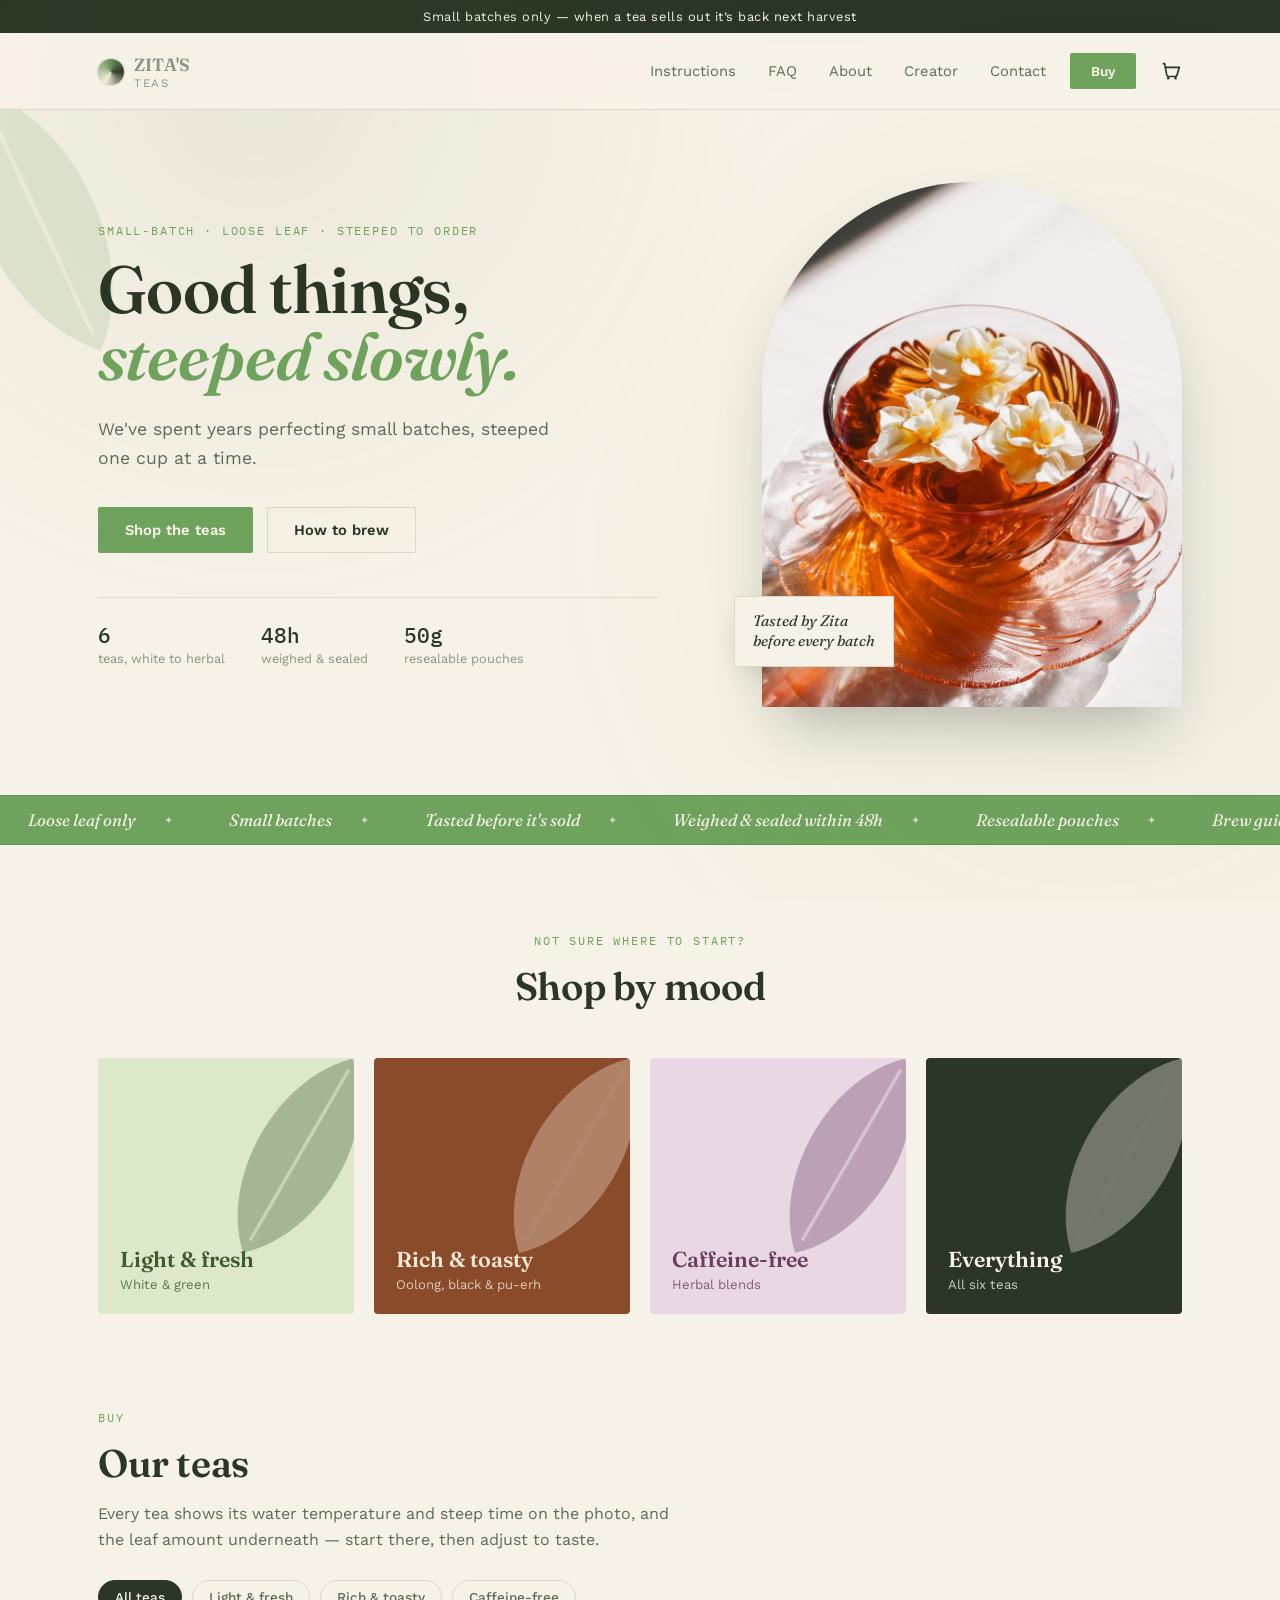
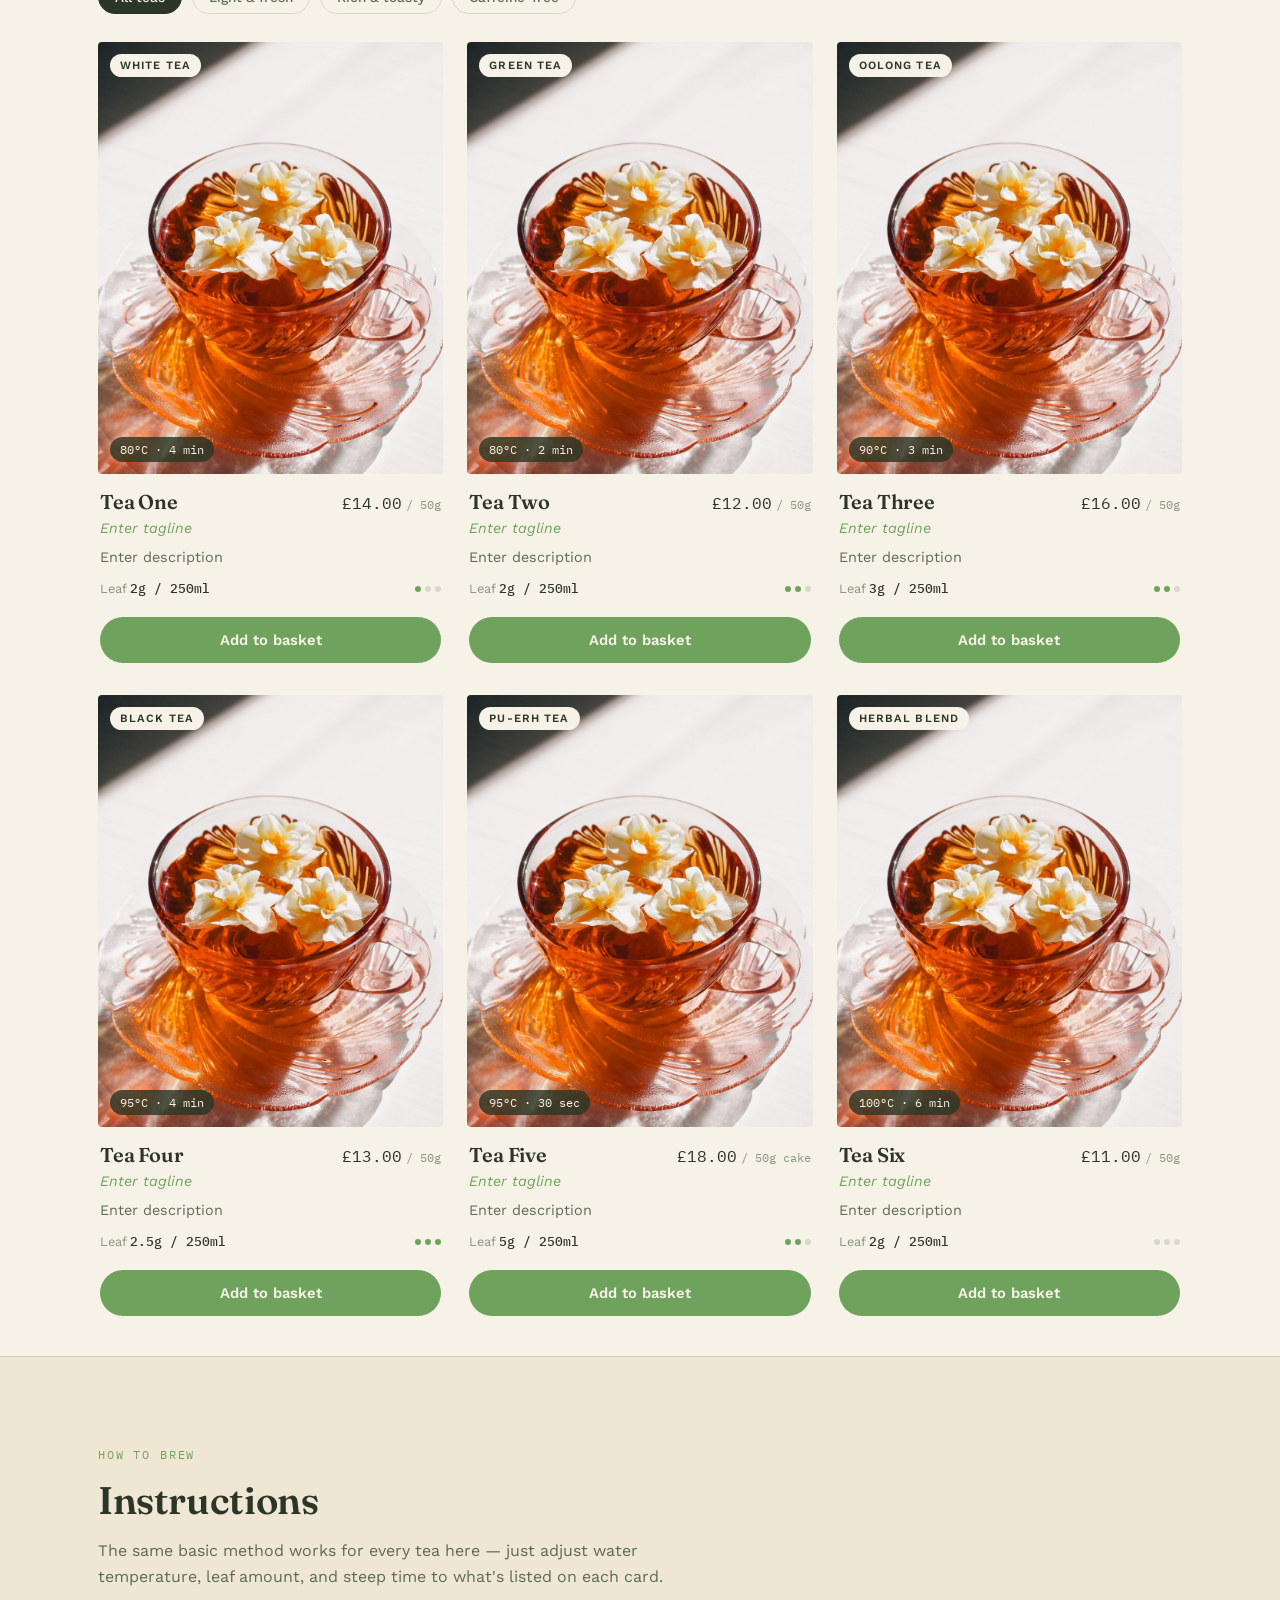
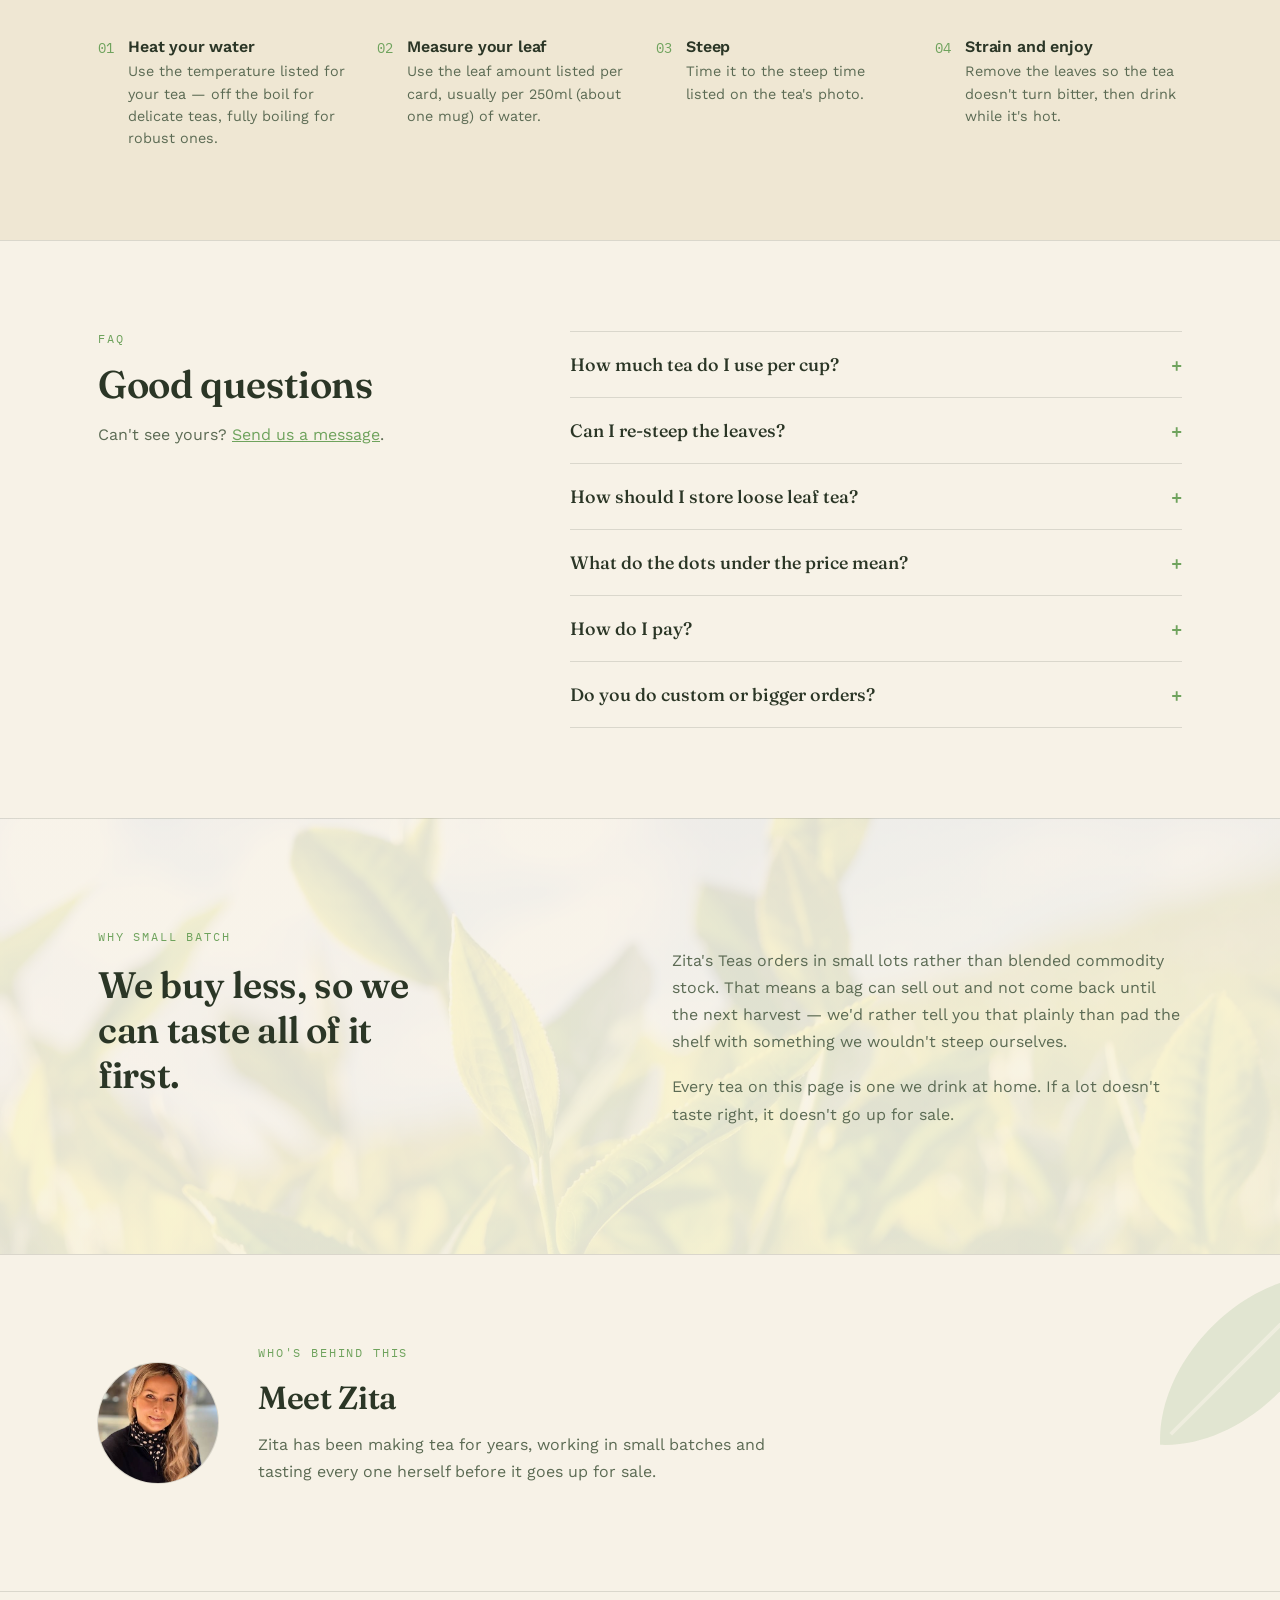
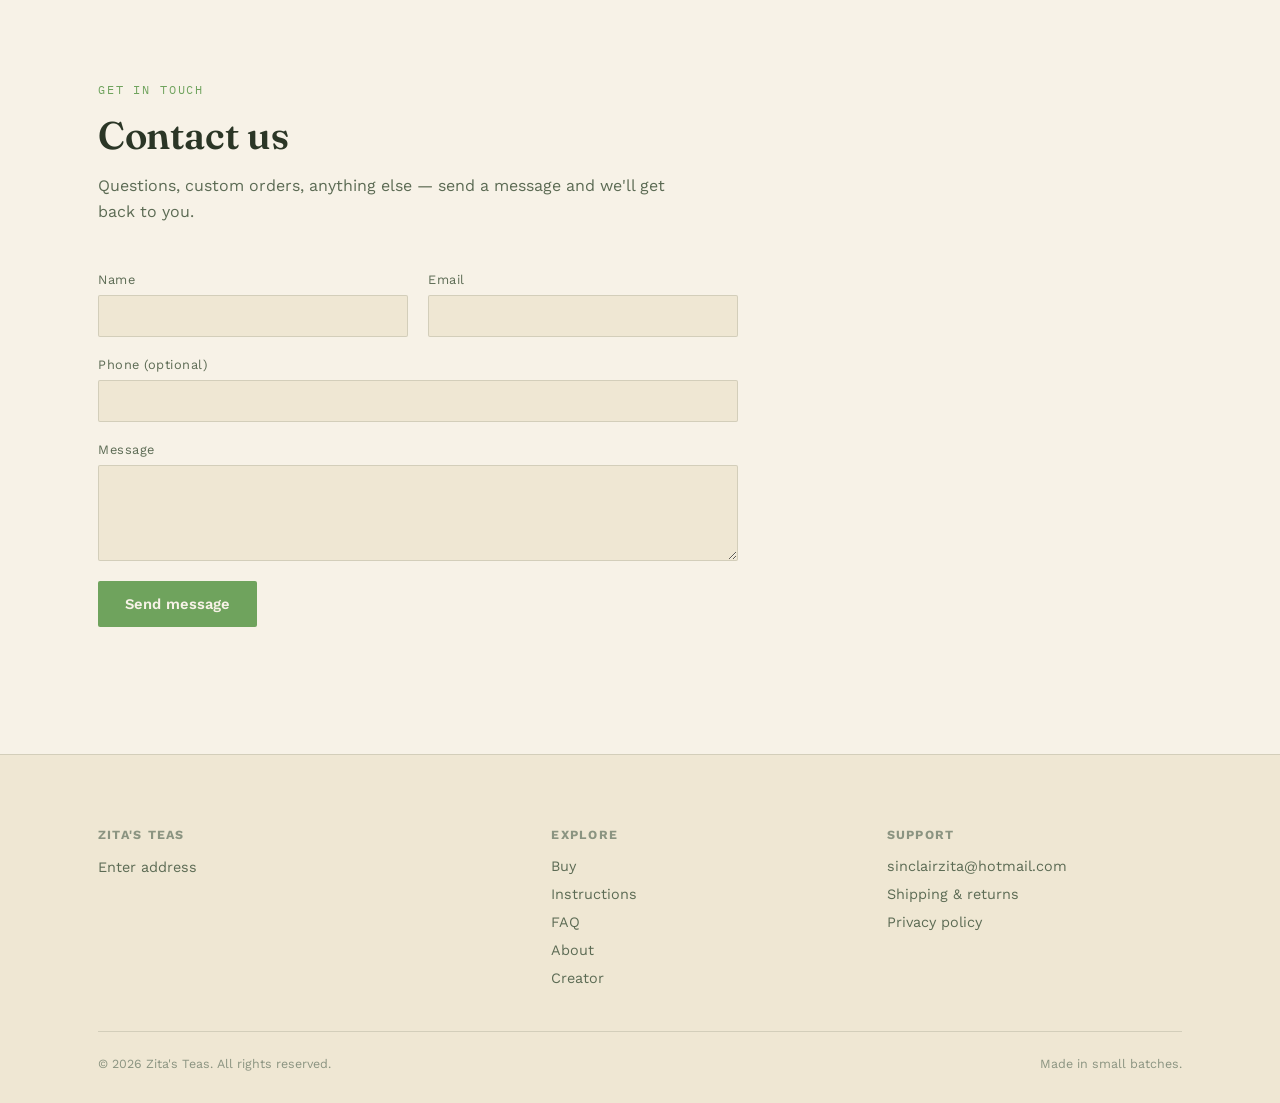
==== commit 316089b1: "Replace numbered strip with scrolling marquee, add Shop by mood tiles that jump to the filters" ====
--- a/index.html
+++ b/index.html
@@ -77,19 +77,41 @@
   </div>
 </section>
 
-<section class="ritual">
+<!-- scrolling strip, the list is in there twice so the loop looks seamless -->
+<div class="marquee" aria-label="Why Zita's Teas">
+  <div class="marquee-track">
+    <span>Loose leaf only</span><span>Small batches</span><span>Tasted before it's sold</span><span>Weighed &amp; sealed within 48h</span><span>Resealable pouches</span><span>Brew guide on every tea</span>
+    <span aria-hidden="true" class="dup">Loose leaf only</span><span aria-hidden="true" class="dup">Small batches</span><span aria-hidden="true" class="dup">Tasted before it's sold</span><span aria-hidden="true" class="dup">Weighed &amp; sealed within 48h</span><span aria-hidden="true" class="dup">Resealable pouches</span><span aria-hidden="true" class="dup">Brew guide on every tea</span>
+  </div>
+</div>
+
+<section class="shop-by">
   <div class="wrap">
-    <div class="ritual-item">
-      <span class="num mono">01</span>
-      <div><h3>Pick a leaf</h3><p>Each tea shows the water temperature and steep time right on the photo.</p></div>
-    </div>
-    <div class="ritual-item">
-      <span class="num mono">02</span>
-      <div><h3>Send your order</h3><p>Add teas to your cart and send the order over. We'll get back to you to sort out payment.</p></div>
-    </div>
-    <div class="ritual-item">
-      <span class="num mono">03</span>
-      <div><h3>Steeped &amp; shipped</h3><p>Weighed and sealed within 48 hours of your order, in resealable pouches.</p></div>
+    <div class="section-head center">
+      <span class="eyebrow mono">Not sure where to start?</span>
+      <h2>Shop by mood</h2>
+    </div>
+    <div class="tiles">
+      <a href="#buy" class="tile tile-light" data-filter="light">
+        <svg viewBox="0 0 60 100" aria-hidden="true"><path d="M30 2 C55 25 55 75 30 98 C5 75 5 25 30 2 Z"/><path class="vein" d="M30 8 L30 92"/></svg>
+        <span class="tile-name">Light &amp; fresh</span>
+        <span class="tile-sub">White &amp; green</span>
+      </a>
+      <a href="#buy" class="tile tile-rich" data-filter="rich">
+        <svg viewBox="0 0 60 100" aria-hidden="true"><path d="M30 2 C55 25 55 75 30 98 C5 75 5 25 30 2 Z"/><path class="vein" d="M30 8 L30 92"/></svg>
+        <span class="tile-name">Rich &amp; toasty</span>
+        <span class="tile-sub">Oolong, black &amp; pu-erh</span>
+      </a>
+      <a href="#buy" class="tile tile-calm" data-filter="nocaff">
+        <svg viewBox="0 0 60 100" aria-hidden="true"><path d="M30 2 C55 25 55 75 30 98 C5 75 5 25 30 2 Z"/><path class="vein" d="M30 8 L30 92"/></svg>
+        <span class="tile-name">Caffeine-free</span>
+        <span class="tile-sub">Herbal blends</span>
+      </a>
+      <a href="#buy" class="tile tile-all" data-filter="all">
+        <svg viewBox="0 0 60 100" aria-hidden="true"><path d="M30 2 C55 25 55 75 30 98 C5 75 5 25 30 2 Z"/><path class="vein" d="M30 8 L30 92"/></svg>
+        <span class="tile-name">Everything</span>
+        <span class="tile-sub">All six teas</span>
+      </a>
     </div>
   </div>
 </section>
@@ -428,6 +450,14 @@
   });
 });
 
+// shop-by tiles - pick the matching filter then the link scrolls down to the shop
+document.querySelectorAll('.tile').forEach(tile => {
+  tile.addEventListener('click', () => {
+    const chip = document.querySelector(`#filters .chip[data-filter="${tile.dataset.filter}"]`);
+    if (chip) chip.click();
+  });
+});
+
 // ---- toast ----
 // small popup bottom of screen when something gets added, with a link to the cart
 let toastTimer;
--- a/style.css
+++ b/style.css
@@ -173,15 +173,46 @@
 .btn-ghost{ border-color:var(--line); color:var(--ink); }
 .btn-ghost:hover{ border-color:var(--accent); color:var(--accent); }
 
-/* ---------- Ritual strip ---------- */
-.ritual{ border-top:1px solid var(--line); border-bottom:1px solid var(--line); background:var(--bg-panel); }
-.ritual .wrap{
-  padding:34px 28px; display:flex; gap:48px; flex-wrap:wrap; justify-content:space-between;
-}
-.ritual-item{ display:flex; gap:14px; max-width:280px; }
-.ritual-item .num{ font-family:'IBM Plex Mono', monospace; color:var(--accent); font-size:0.85rem; padding-top:2px; }
-.ritual-item h3{ font-size:0.98rem; font-weight:600; font-family:'Work Sans', sans-serif; margin-bottom:4px; }
-.ritual-item p{ margin:0; color:var(--ink-faint); font-size:0.86rem; line-height:1.5; }
+/* ---------- Marquee ---------- */
+.marquee{
+  overflow:hidden; white-space:nowrap;
+  background:var(--accent); color:var(--bg);
+  border-top:1px solid var(--line); border-bottom:1px solid var(--line);
+}
+.marquee-track{ display:inline-flex; animation:marquee 32s linear infinite; }
+.marquee span{
+  padding:14px 28px; font-family:'Fraunces', serif; font-style:italic; font-size:1.05rem;
+  display:inline-flex; align-items:center; gap:28px;
+}
+.marquee span::after{ content:"\2726"; font-style:normal; font-size:0.7rem; opacity:0.7; }
+.marquee:hover .marquee-track{ animation-play-state:paused; }
+@keyframes marquee{ to{ transform:translateX(-50%); } }
+
+/* ---------- Shop by tiles ---------- */
+.shop-by{ padding:88px 0 0; }
+.section-head.center{ text-align:center; margin-left:auto; margin-right:auto; }
+.tiles{ display:grid; grid-template-columns:repeat(4,1fr); gap:20px; }
+@media (max-width:900px){ .tiles{ grid-template-columns:repeat(2,1fr); } }
+.tile{
+  position:relative; overflow:hidden; aspect-ratio:1/1;
+  border-radius:4px; text-decoration:none;
+  display:flex; flex-direction:column; justify-content:flex-end; padding:22px;
+  transition:transform 0.2s;
+}
+.tile:hover{ transform:translateY(-4px); }
+.tile svg{
+  position:absolute; width:55%; top:-8%; right:-6%; transform:rotate(30deg);
+  opacity:0.35; transition:transform 0.4s;
+}
+.tile:hover svg{ transform:rotate(40deg) scale(1.05); }
+.tile svg path{ fill:currentColor; }
+.tile svg .vein{ fill:none; stroke:rgba(255,255,255,0.5); stroke-width:1.5; }
+.tile-name{ position:relative; font-family:'Fraunces', serif; font-size:1.35rem; font-weight:600; }
+.tile-sub{ position:relative; font-size:0.82rem; opacity:0.8; margin-top:4px; }
+.tile-light{ background:#DCE8C9; color:#3E5A30; }
+.tile-rich { background:#8A4B2A; color:#F7E9DA; }
+.tile-calm { background:#E9D7E4; color:#6B3E5E; }
+.tile-all  { background:var(--ink); color:var(--bg); }
 
 /* ---------- Catalog ---------- */
 .catalog{ padding:96px 0 40px; }
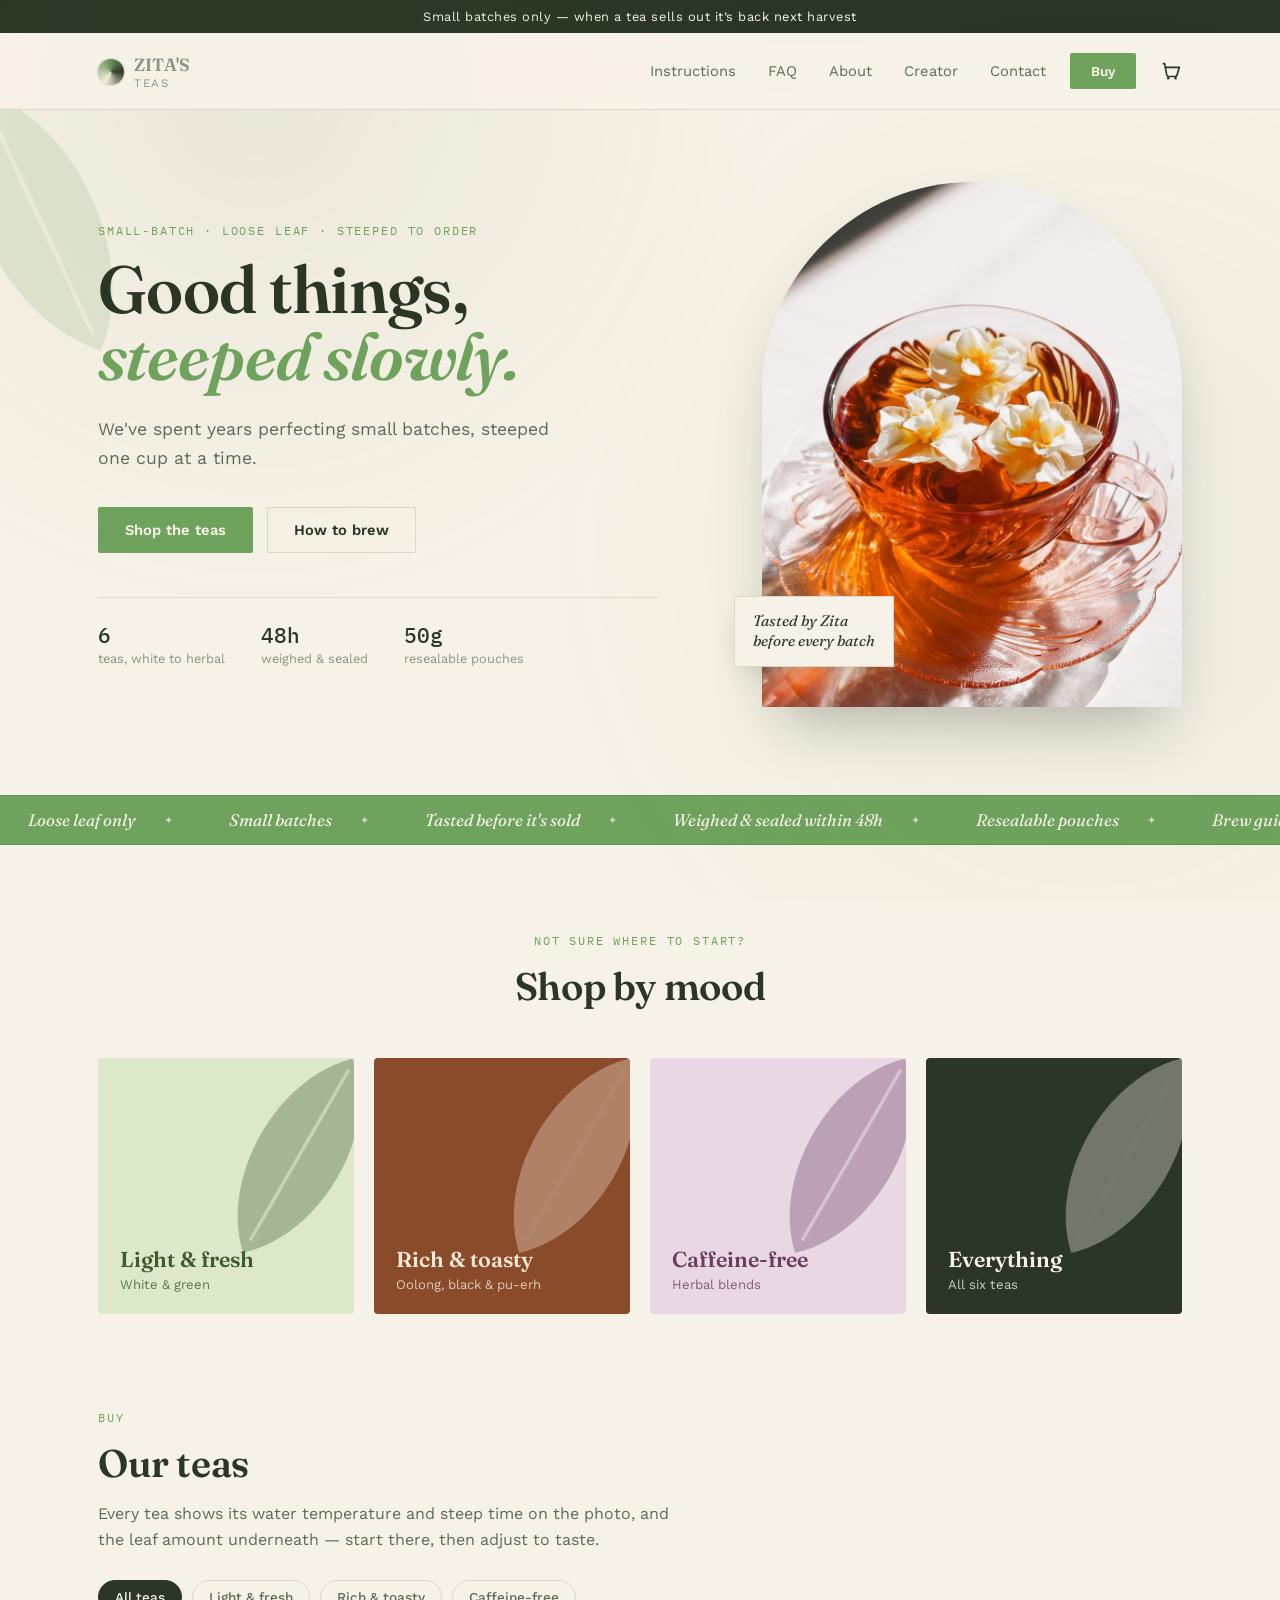
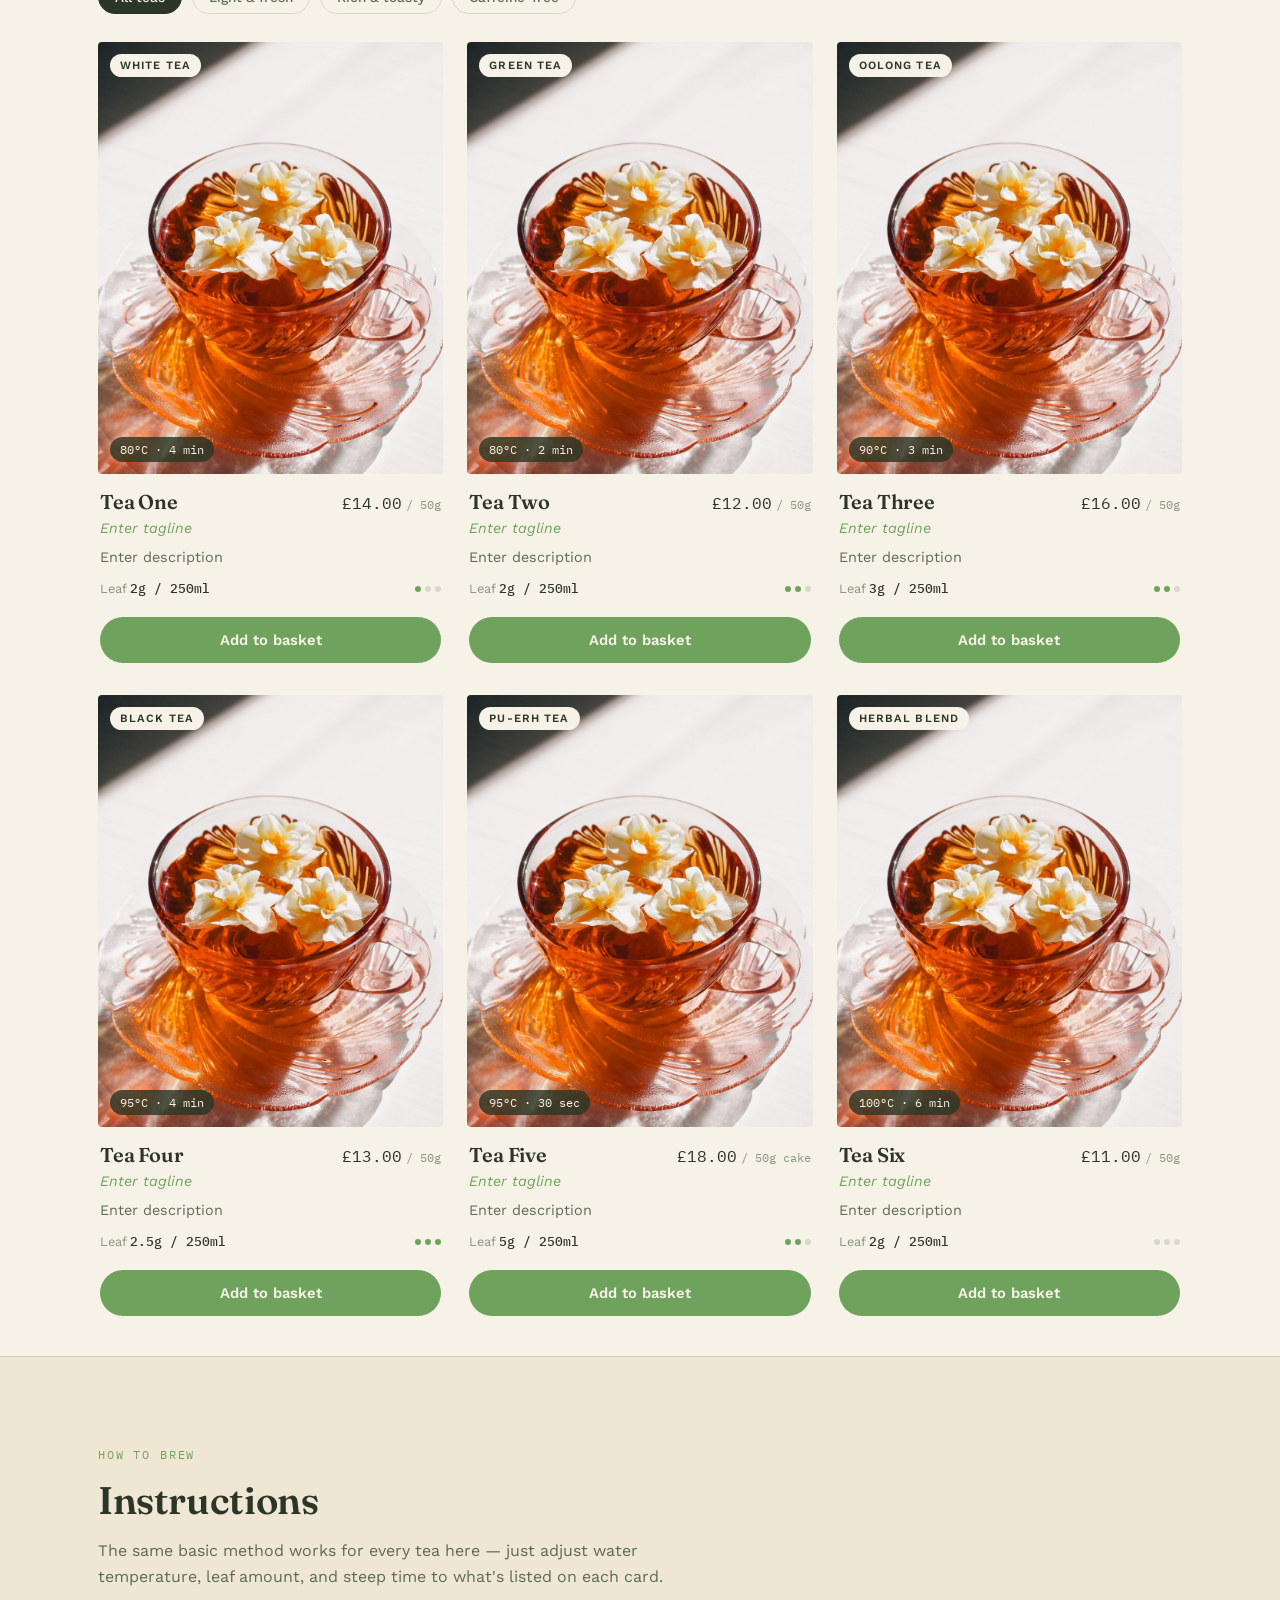
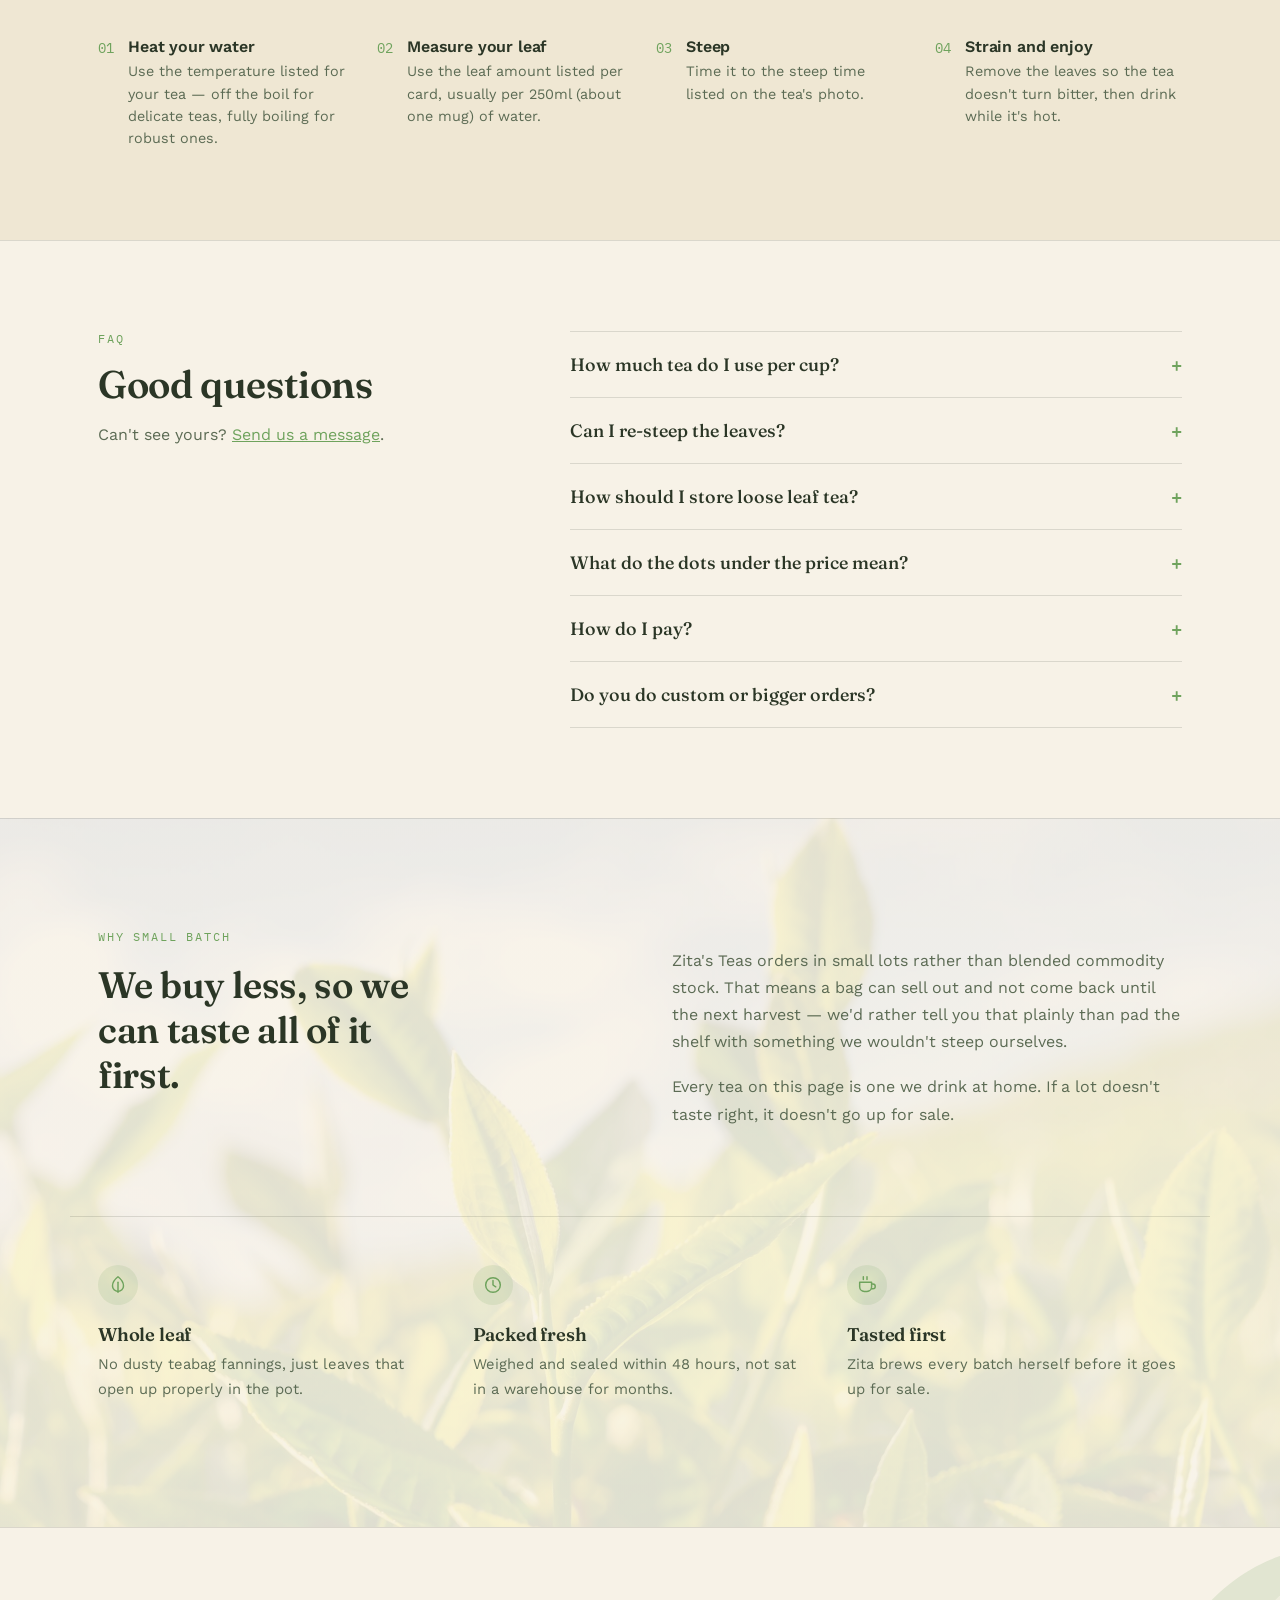
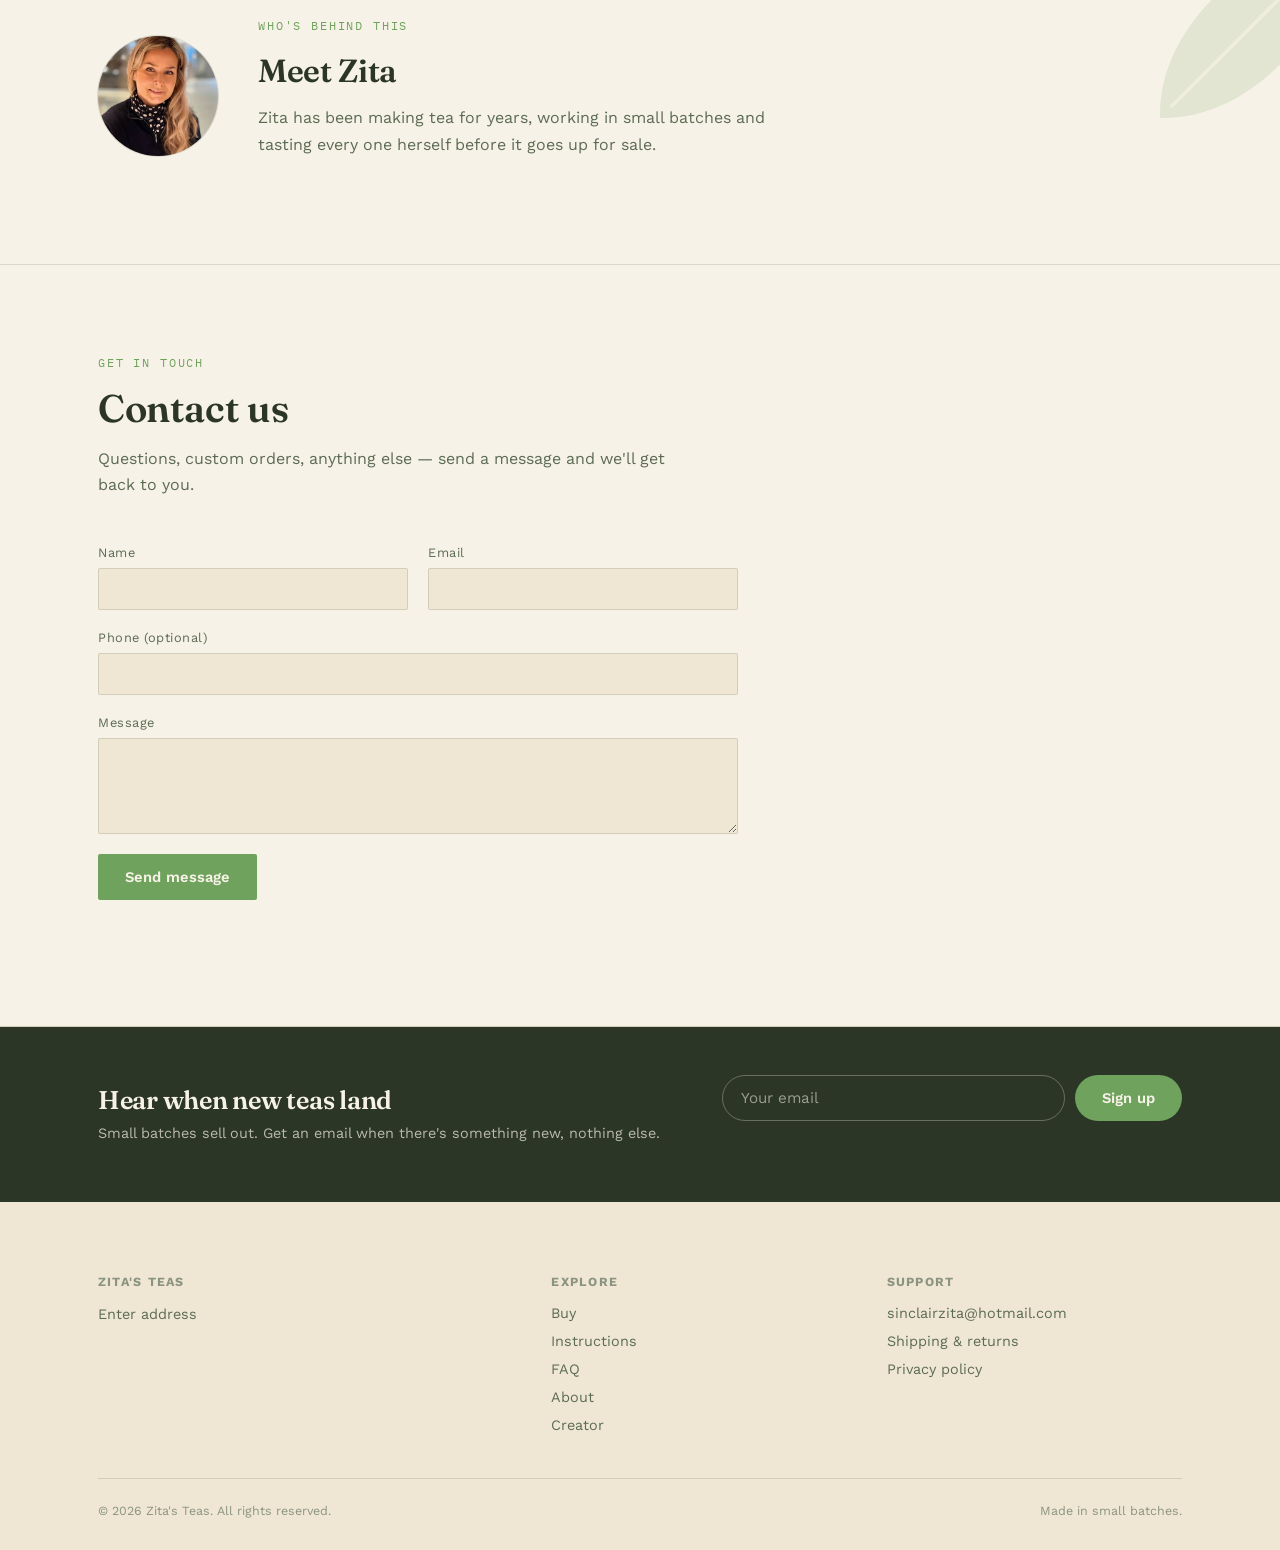
==== commit 63ff00c0: "Add values row to About and newsletter signup in the footer" ====
--- a/index.html
+++ b/index.html
@@ -209,6 +209,24 @@
       <p>Every tea on this page is one we drink at home. If a lot doesn't taste right, it doesn't go up for sale.</p>
     </div>
   </div>
+  <!-- simple icon row, icons are inline svg so nothing extra to load -->
+  <div class="wrap values">
+    <div class="value">
+      <svg viewBox="0 0 24 24" aria-hidden="true"><path d="M12 3c4 3 6 7 6 10a6 6 0 0 1-12 0c0-3 2-7 6-10z"/><path d="M12 9v11"/></svg>
+      <h3>Whole leaf</h3>
+      <p>No dusty teabag fannings, just leaves that open up properly in the pot.</p>
+    </div>
+    <div class="value">
+      <svg viewBox="0 0 24 24" aria-hidden="true"><circle cx="12" cy="12" r="8"/><path d="M12 7v5l3 2"/></svg>
+      <h3>Packed fresh</h3>
+      <p>Weighed and sealed within 48 hours, not sat in a warehouse for months.</p>
+    </div>
+    <div class="value">
+      <svg viewBox="0 0 24 24" aria-hidden="true"><path d="M4 9h13v5a5 5 0 0 1-5 5H9a5 5 0 0 1-5-5z"/><path d="M17 11h1.5a2.5 2.5 0 0 1 0 5H17"/><path d="M8 3v3M12 3v3"/></svg>
+      <h3>Tasted first</h3>
+      <p>Zita brews every batch herself before it goes up for sale.</p>
+    </div>
+  </div>
 </section>
 
 <section class="creator" id="creator">
@@ -247,6 +265,21 @@
 </section>
 
 <footer id="footer">
+  <!-- newsletter - just goes through web3forms like the contact form -->
+  <div class="newsletter">
+    <div class="wrap newsletter-inner">
+      <div>
+        <h3>Hear when new teas land</h3>
+        <p>Small batches sell out. Get an email when there's something new, nothing else.</p>
+      </div>
+      <form class="newsletter-form" id="newsletter-form">
+        <label class="sr-only" for="nl-email">Email address</label>
+        <input type="email" id="nl-email" name="email" placeholder="Your email" required>
+        <button type="submit" class="btn btn-primary">Sign up</button>
+        <p class="form-note" id="newsletter-status"></p>
+      </form>
+    </div>
+  </div>
   <div class="wrap">
     <div class="footer-grid">
       <div>
--- a/style.css
+++ b/style.css
@@ -349,6 +349,19 @@
 .about h2{ font-size:clamp(1.8rem,3vw,2.3rem); max-width:14ch; }
 .about p{ color:var(--ink-dim); line-height:1.7; margin-top:18px; }
 
+.values{
+  display:grid; grid-template-columns:repeat(3,1fr); gap:40px;
+  margin-top:72px; padding-top:48px; border-top:1px solid var(--line);
+}
+@media (max-width:800px){ .values{ grid-template-columns:1fr; gap:28px; } }
+.value svg{
+  width:40px; height:40px; padding:9px; border-radius:50%;
+  background:var(--accent-soft); fill:none; stroke:var(--accent); stroke-width:1.6;
+  stroke-linecap:round; stroke-linejoin:round;
+}
+.value h3{ font-size:1.15rem; margin-top:14px; }
+.value p{ margin-top:6px !important; font-size:0.92rem; }
+
 /* ---------- Creator ---------- */
 .creator{ padding:90px 0; border-top:1px solid var(--line); position:relative; overflow:hidden; }
 .creator-grid{ position:relative; z-index:1; display:flex; gap:40px; align-items:center; flex-wrap:wrap; }
@@ -384,6 +397,22 @@
 .form-note.error{ color:#D97A6C; font-weight:600; }
 
 /* ---------- Footer ---------- */
+.sr-only{ position:absolute; width:1px; height:1px; overflow:hidden; clip:rect(0 0 0 0); white-space:nowrap; }
+footer{ padding-top:0 !important; }
+.newsletter{ background:var(--ink); color:var(--bg); padding:48px 0; margin-bottom:56px; }
+.newsletter-inner{ display:flex; justify-content:space-between; align-items:center; gap:32px; flex-wrap:wrap; }
+.newsletter h3{ font-size:1.6rem; }
+.newsletter p{ color:rgba(247,242,231,0.7) !important; margin-top:6px !important; }
+.newsletter-form{ display:flex; gap:10px; flex-wrap:wrap; flex:1; max-width:460px; }
+.newsletter-form input{
+  flex:1; min-width:200px; font-family:'Work Sans', sans-serif; font-size:0.95rem;
+  padding:12px 18px; border-radius:999px; border:1px solid rgba(247,242,231,0.3);
+  background:transparent; color:var(--bg);
+}
+.newsletter-form input::placeholder{ color:rgba(247,242,231,0.55); }
+.newsletter-form input:focus{ outline:none; border-color:var(--accent); }
+.newsletter-form .btn{ border-radius:999px; }
+.newsletter-form .form-note{ flex-basis:100%; }
 footer{ border-top:1px solid var(--line); background:var(--bg-panel); padding:56px 0 32px; }
 .footer-grid{ display:grid; grid-template-columns:1.4fr 1fr 1fr; gap:40px; }
 @media (max-width:720px){ .footer-grid{ grid-template-columns:1fr; gap:30px; } }
